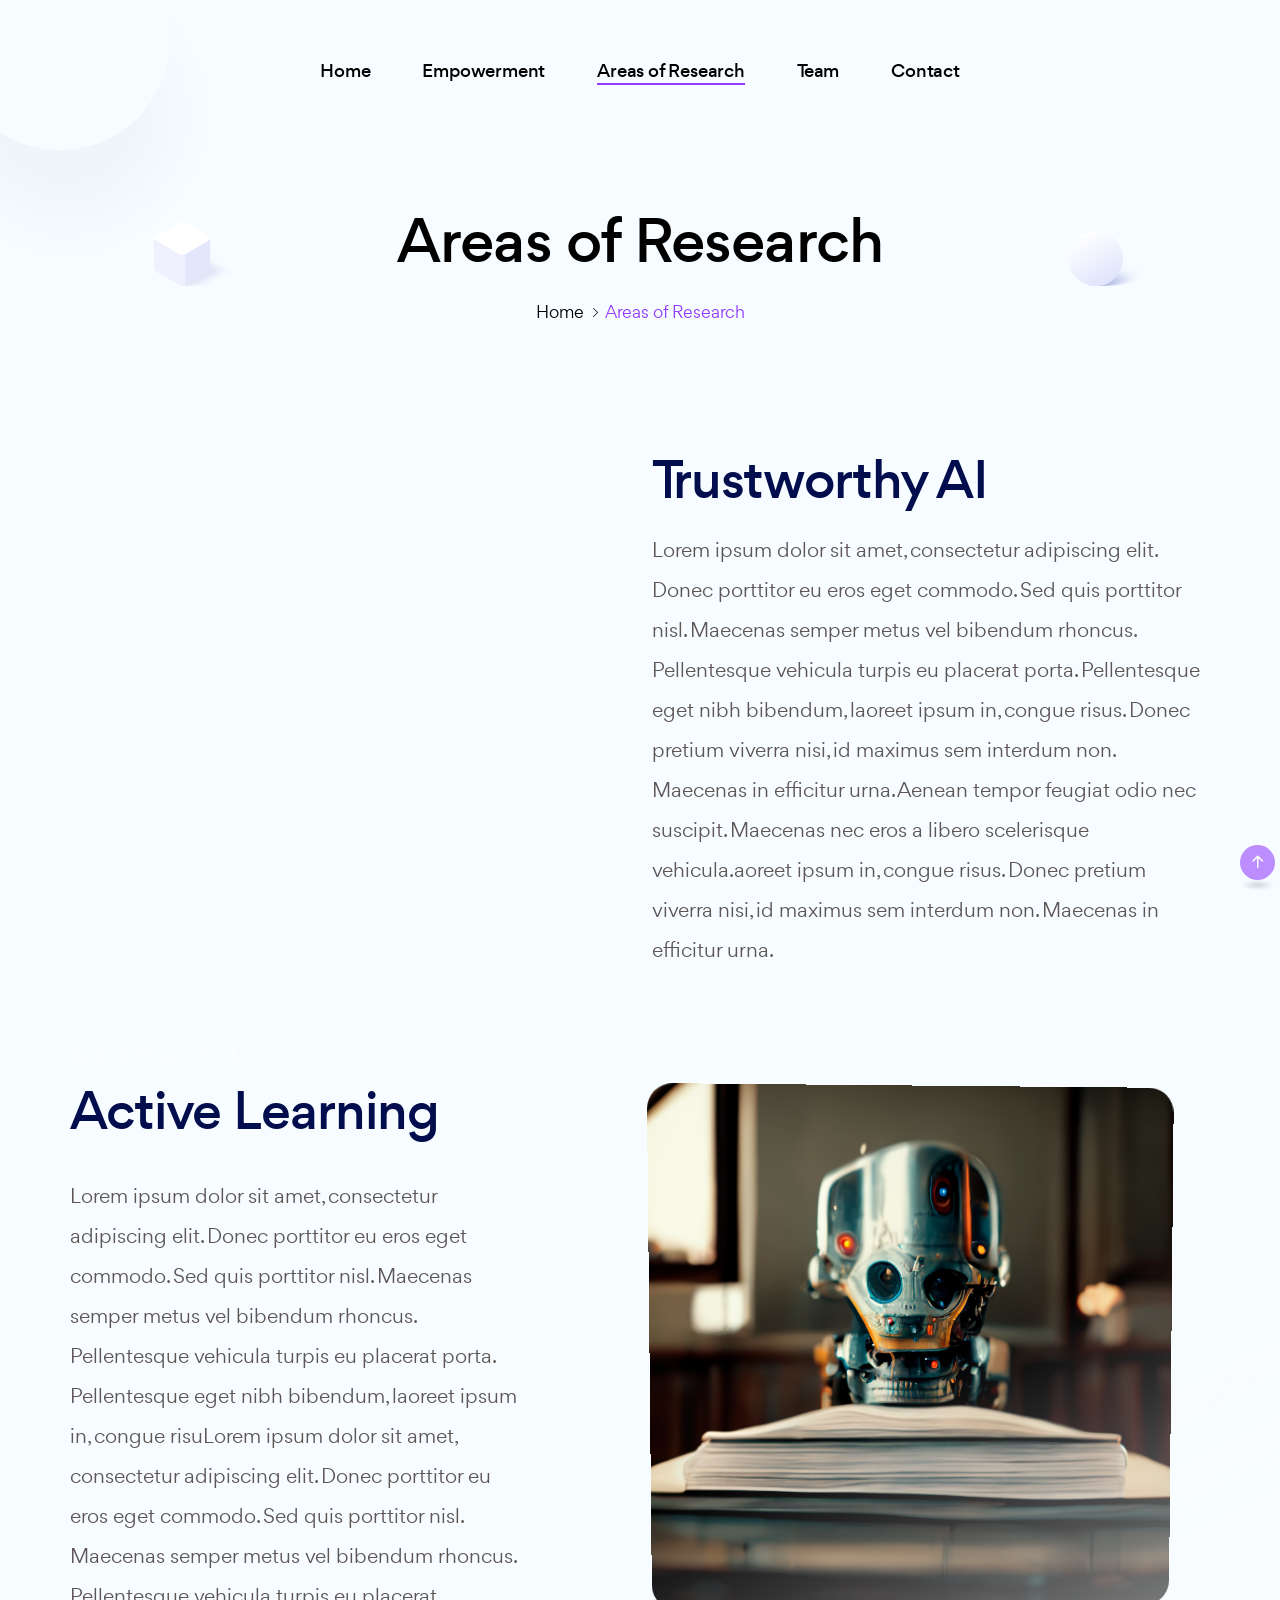
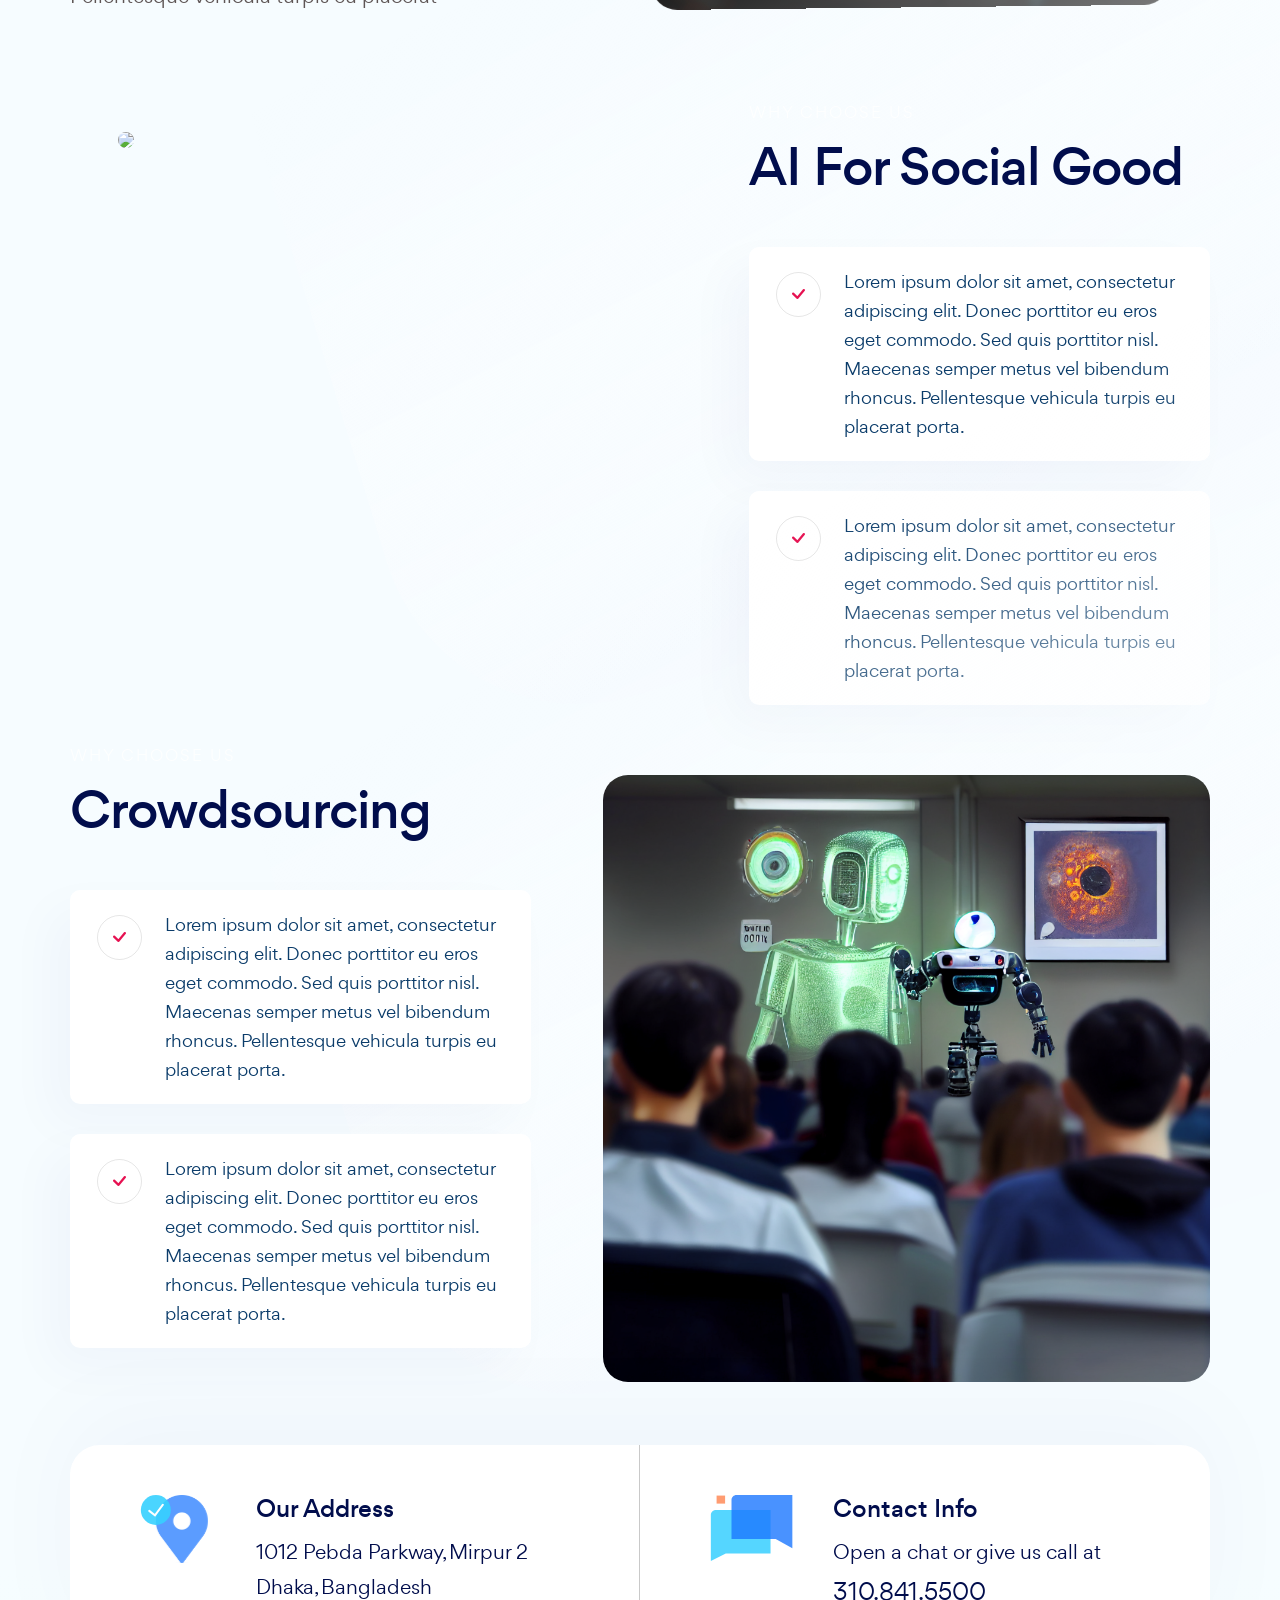
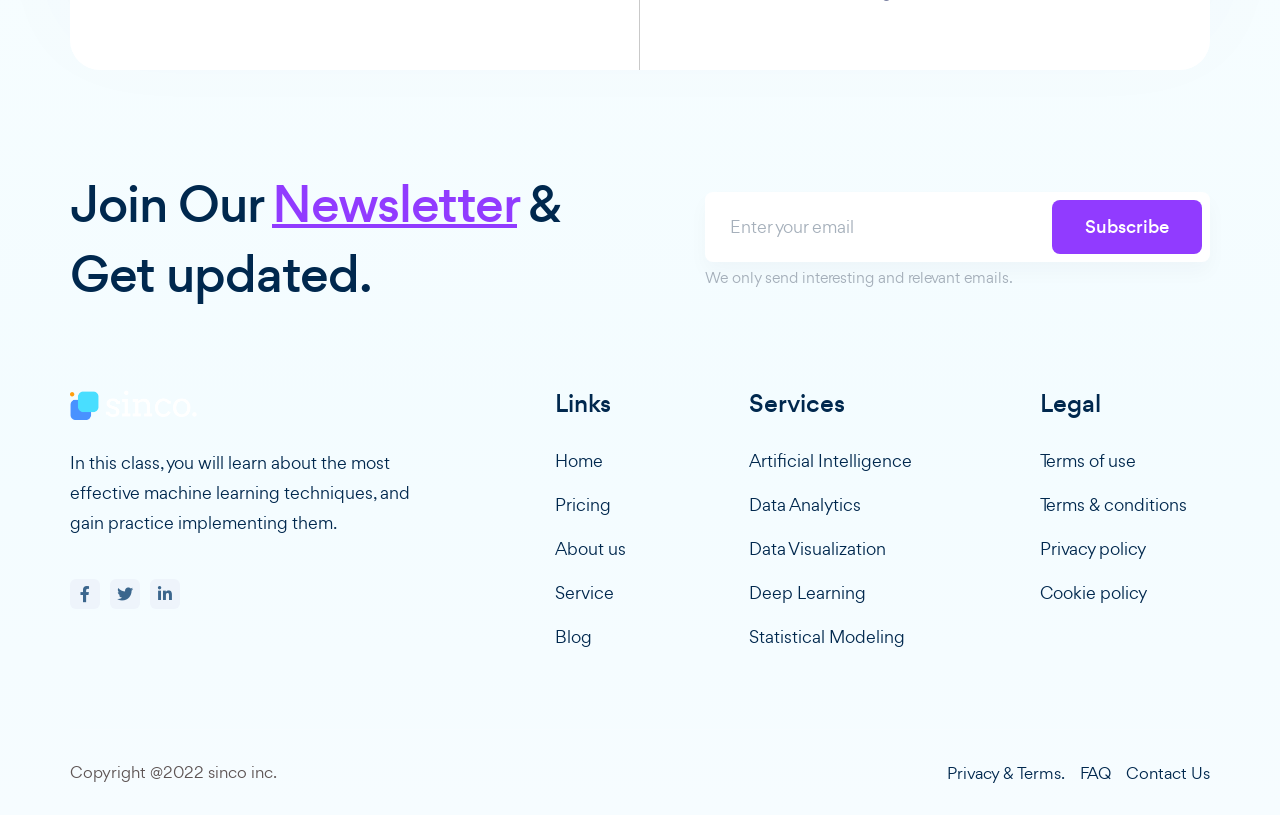
==== index-Areas_of_research.html @ 226b4c55 "init" ====
<!DOCTYPE html>
<html lang="en">
	<head>
		<meta charset="UTF-8">
		<meta name="keywords" content="Data Science, Analytics, Data, sass, software company">
		<meta name="description" content="Sinco - Data Science & Analytics HTML5 Template is designed especially for the agency, multipurpose and business and those who offer business-related services.">
      	<meta property="og:site_name" content="Sinco">
      	<meta property="og:url" content="https://heloshape.com/">
      	<meta property="og:type" content="website">
      	<meta property="og:title" content="Sinco - Data Science & Analytics HTML5 Template">
		<meta name='og:image' content='images/assets/ogg.png'>
		<!-- For IE -->
		<meta http-equiv="X-UA-Compatible" content="IE=edge">
		<!-- For Resposive Device -->
		<meta name="viewport" content="width=device-width, initial-scale=1.0">
		<!-- For Window Tab Color -->
		<!-- Chrome, Firefox OS and Opera -->
		<meta name="theme-color" content="#1E78FF">
		<!-- Windows Phone -->
		<meta name="msapplication-navbutton-color" content="#1E78FF">
		<!-- iOS Safari -->
		<meta name="apple-mobile-web-app-status-bar-style" content="#1E78FF">
		<title>Human-AI Empowerment Lab</title>
		<!-- Favicon -->
		<link rel="icon" type="image/png" sizes="56x56" href="images/fav-icon/icon.png">
		<!-- Main style sheet -->
		<link rel="stylesheet" type="text/css" href="css/style.css" media="all">
		<link rel="stylesheet" type="text/css" href="css/white.css" media="all">
        <link rel="stylesheet" type="text/css" href="css/contact.css" media="all">
        <link rel="stylesheet" type="text/css" href="css/team.css" media="all">
		<!-- responsive style sheet -->
		<link rel="stylesheet" type="text/css" href="css/responsive.css" media="all">

		<!-- Fix Internet Explorer ______________________________________-->
		<!--[if lt IE 9]>
			<script src="http://html5shiv.googlecode.com/svn/trunk/html5.js"></script>
			<script src="vendor/html5shiv.js"></script>
			<script src="vendor/respond.js"></script>
		<![endif]-->	
	</head>

	<body>
		<div class="main-page-wrapper body-bg-two">
			<!-- ===================================================
				Loading Transition
			==================================================== -->
			<section>
				<div id="preloader">
					<div id="ctn-preloader" class="ctn-preloader">
						<div class="animation-preloader">
							<div class="icon"><img src="images/logo/logo_01.svg" alt="" class="m-auto d-block" width="38"></div>
							<div class="txt-loading mt-2">
								<span data-text-preloader="S" class="letters-loading">
									S
								</span>
								<span data-text-preloader="I" class="letters-loading">
									I
								</span>
								<span data-text-preloader="N" class="letters-loading">
									N
								</span>
								<span data-text-preloader="C" class="letters-loading">
									C
								</span>
								<span data-text-preloader="O" class="letters-loading">
									O
								</span>
							</div>
						</div>	
					</div>
				</div>
			</section>


			<!-- 
			=============================================
				Search
			============================================== 
			-->
			<div class="offcanvas offcanvas-top theme-search-form bg-two justify-content-center" tabindex="-1" id="offcanvasTop">
				<button type="button" class="close-btn tran3s" data-bs-dismiss="offcanvas" aria-label="Close"><i class="bi bi-x-lg"></i></button>
				<div class="form-wrapper">
					<form action="#">
						<input type="text" placeholder="Search Keyword....">
					</form>
				</div> <!-- /.form-wrapper -->
			</div>


			<!-- 
			=============================================
				Theme Main Menu
			============================================== 
			-->
			<header class="theme-main-menu sticky-menu theme-menu-four">
				<div class="inner-content">
					<div class="d-flex align-items-center">
						<!-- <div class="logo order-lg-0"><a href="index.html" class="d-block"><img src="images/logo/logo_03.png" alt="" width="90"></a></div> -->

						<!-- <div style="visibility: hidden;" class="right-widget d-flex align-items-center ms-auto order-lg-3">
							<div class="call-button d-none d-xl-block me-5">Call us <a href="#">(+880) 321 782 110</a></div>
							<button class="menu-search-btn tran3s" type="button" data-bs-toggle="offcanvas" data-bs-target="#offcanvasTop" aria-controls="offcanvasTop"><i class="bi bi-search"></i></button>
							<a href="contact-us.html" class="send-msg-btn tran3s d-none d-lg-block">Send us Message</a>
						</div> -->
						
						<!-- /.right-widget -->

						<nav class="navbar navbar-expand-lg order-lg-2">
							<button class="navbar-toggler d-block d-lg-none" type="button" data-bs-toggle="collapse" data-bs-target="#navbarNav" aria-controls="navbarNav" aria-expanded="false" aria-label="Toggle navigation">
						    	<span></span>
						 	</button>
						    <div class="collapse navbar-collapse" id="navbarNav">
						    	<ul class="navbar-nav">
						    		<li class="d-block d-lg-none"><div class="logo"><a href="index.html"><img src="images/logo/logo_01.png" alt="" width="130"></a></div></li>
							        <li class="nav-item dropdown">
							        	<a class="nav-link dropdown-toggle" href="index-main.html" role="button">Home</a>
							        	<ul class="dropdown-menu">
											<li><a href="#" id="home_1" class="dropdown-item"><span>Who We Are?</span></a></li>
							                <li><a href="#" id="home_2" class="dropdown-item"><span>What We do?</span></a></li>
							                <li><a href="#" id="home_3" class="dropdown-item"><span>Use Inspired AI</span></a></li>
							                <li><a href="#" id="home_4" class="dropdown-item"><span>Human-Centric Approach</span></a></li>
						                </ul>
						            </li>
						            <li class="nav-item dropdown">
							        	<a  class="nav-link dropdown-toggle" href="index.empowerment.html" role="button">Empowerment</a>
							        	<ul class="dropdown-menu">
							                <li class="dropdown-submenu dropdown">
							                	<a id="empowerment_1" class="dropdown-item dropdown-toggle" data-bs-toggle="dropdown" data-bs-auto-close="outside" aria-expanded="false" href="#"><span>The empowerment concept</span></a>
							                	<!-- <ul class="dropdown-menu">
									            	<li><a href="about-us1.html" class="dropdown-item"><span>About Us One</span></a></li>
										            <li><a href="about-us2.html" class="dropdown-item"><span>About Us Two</span></a></li>
									            </ul> -->
							                </li>
							                <li class="dropdown-submenu dropdown">
							                	<a id="empowerment_2" class="dropdown-item dropdown-toggle" data-bs-toggle="dropdown" data-bs-auto-close="outside" aria-expanded="false" href="#"><span>Mutually beneficial</span></a>
							                	<!-- <ul class="dropdown-menu">
									            	<li><a href="service-V1.html" class="dropdown-item"><span>Service One</span></a></li>
										            <li><a href="service-V2.html" class="dropdown-item"><span>Service Two</span></a></li>
										            <li><a href="service-details-V1.html" class="dropdown-item"><span>Service Details</span></a></li>
									            </ul> -->
							                </li>
							                <li class="dropdown-submenu dropdown">
							                	<a id="empowerment_3" class="dropdown-item dropdown-toggle" data-bs-toggle="dropdown" data-bs-auto-close="outside" aria-expanded="false" href="#"><span>Well-being</span></a>
							                	<!-- <ul class="dropdown-menu">
									            	<li><a href="team.html" class="dropdown-item"><span>Team Member</span></a></li>
										            <li><a href="team-details.html" class="dropdown-item"><span>Team Details</span></a></li>
									            </ul> -->
							                </li>

                                            <li class="dropdown-submenu dropdown">
							                	<a id="empowerment_4" class="dropdown-item dropdown-toggle" data-bs-toggle="dropdown" data-bs-auto-close="outside" aria-expanded="false" href="#"><span>Evaluating in Real-life Settings</span></a>
							                	<!-- <ul class="dropdown-menu">
									            	<li><a href="team.html" class="dropdown-item"><span>Team Member</span></a></li>
										            <li><a href="team-details.html" class="dropdown-item"><span>Team Details</span></a></li>
									            </ul> -->
							                </li>
							                <!-- <li class="dropdown-submenu dropdown">
							                	<a class="dropdown-item dropdown-toggle" data-bs-toggle="dropdown" data-bs-auto-close="outside" aria-expanded="false" href="#"><span>Evaluating in real-life settings</span></a>
							                	<ul class="dropdown-menu">
									            	<li><a href="faq.html" class="dropdown-item"><span>Faq</span></a></li>
									            	<li><a href="signin.html" class="dropdown-item"><span>Signin</span></a></li>
									            	<li><a href="sign-up.html" class="dropdown-item"><span>Signup</span></a></li>
							                		<li><a href="404.html" class="dropdown-item"><span>404 Error</span></a></li>
									            </ul>
							                </li> -->
							                <!-- <li><a href="testimonial.html" class="dropdown-item"><span>Testimonials</span></a></li>
							                <li><a href="pricing.html" class="dropdown-item"><span>Our Pricing</span></a></li> -->
						                </ul>
						            </li>
						            <li class="nav-item dropdown active">
										<a class="nav-link dropdown-toggle active" href="index-Areas_of_research.html" role="button">Areas of Research</a>
							        	<ul class="dropdown-menu">
							                <li><a id="Areas_research_1" class="dropdown-item"><span>Trustworthy AI</span></a></li>
							                <li><a id="Areas_research_2" class="dropdown-item"><span>Active Learning</span></a></li>
							                <li><a id="Areas_research_3" class="dropdown-item"><span>AI for Social Good</span></a></li>
							                <li><a  id="Areas_research_4" class="dropdown-item"><span>Crowdsourcing</span></a></li>
						                </ul>
						            </li>
							        <li class="nav-item dropdown">
							        	<a class="nav-link dropdown-toggle" href="index-team.html" role="button">Team</a>
						                <ul class="dropdown-menu">
							                <li><a href="blog-V1.html" class="dropdown-item"><span>Open Innovation</span></a></li>
							                <li><a href="blog-V2.html" class="dropdown-item"><span>Members</span></a></li>
							                <!-- <li><a href="blog-V3.html" class="dropdown-item"><span>Blog Masonary</span></a></li>
							                <li><a href="blog-V4.html" class="dropdown-item"><span>Blog Standard</span></a></li>
							                <li><a href="blog-details.html" class="dropdown-item"><span>Blog Details</span></a></li> -->
						                </ul>
						            </li>
						            <li class="nav-item ">
							        	<a class="nav-link " href="contact-us.html" role="button">Contact</a>
						            </li>
						    	</ul>
						    	<!-- Mobile Content -->
						    	<div class="mobile-content d-block d-lg-none">
						    		<div class="d-flex flex-column align-items-center justify-content-center mt-70">
						    			<a href="contact-us.html" class="send-msg-btn tran3s mb-10">Send us Message</a>
						    			<div class="call-button">Call us <a href="#">(+880) 321 782 110</a></div>
						    		</div>
						    	</div> <!-- /.mobile-content -->
						    </div>
						</nav>
					</div>
				</div> <!-- /.inner-content -->
			</header>

			<!-- 
			=============================================
				Theme Inner Banner
			============================================== 
			-->
			<div class="theme-inner-banner">
				<div class="container">
					<h2 class="intro-title text-center">Areas of Research</h2>
					<ul class="page-breadcrumb style-none d-flex justify-content-center">
						<li><a href="index-main.html">Home</a></li>
						<li class="current-page">Areas of Research</li>
					</ul>
					<img src="images/shape/shape_38.svg" alt="" class="shapes shape-one">
					<div id="Areas_research_11"></div>
					<img src="images/shape/shape_39.svg" alt="" class="shapes shape-two">
				</div>
			</div> <!-- /.theme-inner-banner -->



			<!-- 
			=============================================
				Feature Section Nine
			============================================== 
			-->
			<div class="fancy-feature-nine mt-190 lg-mt-100">
				<div class="container">
					<div class="row">
						<div class="col-xxl-5 col-lg-6 ms-auto order-lg-last">
							<div class="block-style-two md-mb-50" data-aos="fade-left">
								<div class="title-style-one">
									<div class="sc-title-four">What is Chatbot</div>
									<h2 class="main-title">Trustworthy AI</h2>
								</div> <!-- /.title-style-one -->
								<!-- <ul class="nav nav-tabs justify-content-between" role="tablist">
							  		 <li class="nav-item" role="presentation">
							  			<button class="nav-link active" data-bs-toggle="tab" data-bs-target="#sp1" type="button" role="tab">Speech</button>
							  		</li> -->
							  		<!-- <li class="nav-item" role="presentation">
							  			<button class="nav-link" data-bs-toggle="tab" data-bs-target="#sp2" type="button" role="tab">Auto Text</button>
							  		</li>
							  		<li class="nav-item" role="presentation">
							  			<button class="nav-link" data-bs-toggle="tab" data-bs-target="#sp3" type="button" role="tab">Q&A</button>
							  		</li>
							  		<li class="nav-item" role="presentation">
							  			<button class="nav-link" data-bs-toggle="tab" data-bs-target="#sp4" type="button" role="tab">Generate Leads</button>
							  		</li> 
								</ul> -->
								<div class="tab-content">
									<div class="tab-pane fade active show" id="sp1">
										<p class="pt-10 pb-10">Lorem ipsum dolor sit amet, consectetur adipiscing elit. Donec porttitor eu eros eget commodo. 
											Sed quis porttitor nisl. Maecenas semper metus vel bibendum rhoncus. 
											Pellentesque vehicula turpis eu placerat porta. Pellentesque eget nibh bibendum, 
											laoreet ipsum in, congue risus. Donec pretium viverra nisi, id maximus sem interdum non. 
											Maecenas in efficitur urna. Aenean tempor feugiat odio nec suscipit. 
											Maecenas nec eros a libero scelerisque vehicula.aoreet ipsum in, congue risus. 
											Donec pretium viverra nisi, id maximus sem interdum non. 
											Maecenas in efficitur urna.</p>
										<!-- <ul style ="visibility: hidden;" class="style-none list-item">
											<li>Various analysis options.</li>
											<li>Page Load (time, size, number of requests).</li>
											<li>Big data analysis.</li>
										</ul> -->
									</div> <!-- /.tab-pane -->
									<div class="tab-pane fade" id="sp2">
										<p class="pt-10 pb-10">Sinco is data science, machine learning and artificial intelligence provide business solution.</p>
										<ul class="style-none list-item">
											<li>Page Load (time, size, number of requests).</li>
											<li>Various analysis options.</li>
											<li>Big data analysis.</li>
										</ul>
									</div> <!-- /.tab-pane -->
									<div class="tab-pane fade" id="sp3">
										<p class="pt-10 pb-10">Save web pages (without the ads) and mark them up with arrows, highlights, and text.</p>
										<ul class="style-none list-item">
											<li>Various analysis options.</li>
											<li>Page Load (time, size, number of requests).</li>
											<li>Big data analysis.</li>
										</ul>
									</div> <!-- /.tab-pane -->
									<div class="tab-pane fade" id="sp4">
										<p class="pt-10 pb-10">Sinco is data science, machine learning and artificial intelligence provide business solution.</p>
										<ul class="style-none list-item">
											<li>Page Load (time, size, number of requests).</li>
											<li>Various analysis options.</li>
											<li>Big data analysis.</li>
										</ul>
									</div> <!-- /.tab-pane -->
								</div> <!-- /.tab-content -->
								
							</div> <!-- /.block-style-two -->
						</div>

						<div class="col-lg-6 order-lg-first text-center text-lg-start" data-aos="fade-right">
							<div class="illustration-holder d-inline-block ms-xxl-5 mt-40 lg-mt-10">
								<img style="border-radius: 25px;" src="images/assets/trustworthy.png" alt="" class="transform-img-meta">
								<!-- <img src="images/assets/ils_08_1.svg" alt="" class="shapes shape-one"> -->
								<div id="Areas_research_22"></div>
							</div>
						</div>
					</div>
				</div> <!-- /.container -->
			</div> <!-- /.fancy-feature-nine -->



			<!-- 
			=============================================
				Feature Section Ten
			============================================== 
			-->
			<div class="fancy-feature-ten mt-190 lg-mt-110">
				<div class="container">
					<div class="row align-items-center">
						<div class="col-lg-5 col-md-6">
							<div class="block-style-two md-mb-50" data-aos="fade-right">
								<div class="title-style-one">
									<div class="sc-title-four">App Integration</div>
									<h2 class="main-title">Active Learning</h2>
								</div> <!-- /.title-style-one -->
								<p class="pt-25 pb-30 lg-pt-20 lg-pb-10">Lorem ipsum dolor sit amet, 
									consectetur adipiscing elit. Donec porttitor eu eros eget commodo. 
									Sed quis porttitor nisl. Maecenas semper metus vel bibendum rhoncus. 
									Pellentesque vehicula turpis eu placerat porta. <br> Pellentesque eget nibh bibendum, 
									laoreet ipsum in, congue risuLorem ipsum dolor sit amet,
									 consectetur adipiscing elit. Donec porttitor eu eros eget commodo. 
									 Sed quis porttitor nisl. Maecenas semper metus vel bibendum rhoncus.
									  Pellentesque vehicula turpis eu placerat</p>
								<!-- <div class="btn-three color-three">How to integrate? <a href="about-us1.html">Click here <i class="fas fa-chevron-right"></i></a></div> -->
							</div> <!-- /.block-style-two -->
						</div>

						<div class="col-xl-6 col-lg-7 col-md-6 ms-auto" data-aos="fade-left">
							<div class="screen-holder-one d-flex align-items-center justify-content-center">
								<img style="border-radius: 25px; transform: perspective(700px) rotateX(-1.505deg) rotateY(1.529deg)" src="images/assets/active_learning.png" >
								<!-- <div class="round-bg d-flex align-items-center justify-content-center" style="width:200px; height: 200px;"><img src="images/logo/Plogo-16.png" alt=""></div>
								<div class="round-bg d-flex align-items-center justify-content-center shapes logo-one" style="width:70px; height: 70px;"><img src="images/logo/Plogo-17.png" alt=""></div>
								<div class="round-bg d-flex align-items-center justify-content-center shapes logo-two" style="width:115px; height: 115px;"><img src="images/logo/Plogo-18.png" alt=""></div>
								<div class="round-bg d-flex align-items-center justify-content-center shapes logo-three" style="width:89px; height: 89px;"><img src="images/logo/Plogo-19.png" alt=""></div>
								<div class="round-bg d-flex align-items-center justify-content-center shapes logo-four" style="width:162px; height: 162px;"><img src="images/logo/Plogo-20.png" alt=""></div>
								<div class="round-bg d-flex align-items-center justify-content-center shapes logo-five" style="width:115px; height: 115px;"><img src="images/logo/Plogo-21.png" alt=""></div> -->
							</div>
						</div>
					</div>
				</div> <!-- /.container -->
			</div> <!-- /.fancy-feature-ten -->



			<!-- 
			=============================================
				Feature Section Eleven
			============================================== 
			-->
			<!-- <div class="fancy-feature-eleven mt-225 lg-mt-120">
				<div class="container">
					<div class="title-style-one white-vr text-center mb-55 lg-mb-30" data-aos="fade-up">
						<h2 class="main-title">How It works</h2>
						<p class="sub-title">Our advance AI system work seamlesly & smartly.</p>
					</div>  -->
					
					<!-- /.title-style-one -->

					<!-- <div class="row">
						<div class="col-xxl-11 m-auto">
							<div class="row justify-content-center gx-xxl-5">
								<div class="col-md-4 col-sm-6" data-aos="fade-right">
									<div class="block-style-eight position-relative mt-50">
										<div class="icon d-flex align-items-center justify-content-center">
											<img src="images/icon/icon_21.svg" alt="">
											<div class="num">1</div>
										</div>
										<h5>Identify the probelm <br> with ai</h5>
									</div>  -->
									<!-- /.block-style-eight -->
								<!-- </div>
								<div class="col-md-4 col-sm-6" data-aos="fade-up" data-aos-delay="100">
									<div class="block-style-eight position-relative mt-50 shape-arrow">
										<div class="icon d-flex align-items-center justify-content-center">
											<img src="images/icon/icon_22.svg" alt="">
											<div class="num">2</div>
										</div>
										<h5>Collect data with our <br> advance ai.</h5>
									</div>  -->
									<!-- /.block-style-eight -->
								<!-- </div>
								<div class="col-md-4 col-sm-6" data-aos="fade-left" data-aos-delay="200">
									<div class="block-style-eight position-relative mt-50">
										<div class="icon d-flex align-items-center justify-content-center">
											<img src="images/icon/icon_23.svg" alt="">
											<div class="num">3</div>
										</div>
										<h5>Deliver Accurate data <br> solution.</h5>
									</div>  -->
									<!-- /.block-style-eight -->
								<!-- </div>
							</div>
						</div>
					</div>
				</div>  -->
				<!-- /.container -->
				<!-- <img src="images/shape/shape_20.svg" alt="" class="shapes shape-one">
				<img src="images/shape/shape_21.svg" alt="" class="shapes shape-two">
				<img src="images/shape/shape_22.png" alt="" class="shapes shape-three">
				<img src="images/shape/shape_23.png" alt="" class="shapes shape-four">
			</div>  -->
			<!-- /.fancy-feature-eleven -->




			<!--
			=====================================================
				Counter Section One
			=====================================================
			-->
			<!-- <div class="counter-section-one top-transform">
				<div class="container">
					<div class="inner-container">
						<div class="row justify-content-center">
							<div class="col-md-4 col-sm-6" data-aos="fade-up">
								<div class="counter-block-one color-two text-center mb-20 mt-10 lg-mt-20">
									<div class="main-count"><span class="counter">20</span>mil</div>
									<p>Human labor hours saved <br> with help of AI</p>
								</div>  -->
								<!-- /.counter-block-one -->
							<!-- </div>
							<div class="col-md-4 col-sm-6" data-aos="fade-up" data-aos-delay="100">
								<div class="counter-block-one color-two text-center mb-20 mt-10 lg-mt-20">
									<div class="main-count"><span class="counter">1.3</span>b+</div>
									<p>Generated revenue by <br>AI Solutions</p>
								</div>  -->
								<!-- /.counter-block-one -->
							<!-- </div>
							<div class="col-md-4 col-sm-6" data-aos="fade-up" data-aos-delay="200">
								<div class="counter-block-one color-two text-center mb-20 mt-10 lg-mt-20">
									<div class="main-count">$<span class="counter">15</span>mil+</div>
									<p>Saved operational costs <br>due to AI</p>
								</div>  -->
								<!-- /.counter-block-one -->
							<!-- </div>
						</div>
					</div>  -->
					<!-- /.inner-container -->
				<!-- </div>
			</div>  -->
			<!-- /.counter-section-one -->


			<!-- 
			=============================================
				Feature Section Twelve
			============================================== 
			-->
			<div id="Areas_research_33" class="fancy-feature-twelve mt-170 lg-mt-100">
				<div class="container">
					<div class="row">
						<div class="col-xl-5 col-md-6 order-md-last">
							<div class="block-style-nine color-three pt-30 sm-pt-10">
								<div class="title-style-one pb-10" data-aos="fade-up">
									<div class="sc-title-four">WHY CHOOSE US</div>
									<h2 class="main-title">AI For Social Good</h2>
								</div> <!-- /.title-style-one -->
								<ul class="style-none list-item">
									<li data-aos="fade-up">Lorem ipsum dolor sit amet, consectetur adipiscing elit. Donec porttitor eu eros eget commodo.
										 Sed quis porttitor nisl. Maecenas semper metus vel bibendum rhoncus. Pellentesque vehicula turpis eu placerat porta. </li>
									<li data-aos="fade-up" data-aos-delay="100">Lorem ipsum dolor sit amet, consectetur adipiscing elit.
										 Donec porttitor eu eros eget commodo. Sed quis porttitor nisl.
										 Maecenas semper metus vel bibendum rhoncus. Pellentesque vehicula turpis eu placerat porta. </li>
									<!-- <li data-aos="fade-up" data-aos-delay="200">Review your practice questions and learn how to improve.</li> -->
								</ul>
							</div> <!-- /.block-style-nine -->
						</div>
						<div class="col-xl-7 col-md-6 order-md-first" data-aos="fade-right">
							<div class="illustration-holder position-relative d-inline-block ms-5 sm-mt-30">
								<div class="screen-holder-one d-flex align-items-center justify-content-center">
									<img style="border-radius: 25px; transform: 0" src="images/assets/social_good.png">
									<!-- <div class="round-bg d-flex align-items-center justify-content-center" style="width:200px; height: 200px;"><img src="images/logo/Plogo-16.png" alt=""></div>
									<div class="round-bg d-flex align-items-center justify-content-center shapes logo-one" style="width:70px; height: 70px;"><img src="images/logo/Plogo-17.png" alt=""></div>
									<div class="round-bg d-flex align-items-center justify-content-center shapes logo-two" style="width:115px; height: 115px;"><img src="images/logo/Plogo-18.png" alt=""></div>
									<div class="round-bg d-flex align-items-center justify-content-center shapes logo-three" style="width:89px; height: 89px;"><img src="images/logo/Plogo-19.png" alt=""></div>
									<div class="round-bg d-flex align-items-center justify-content-center shapes logo-four" style="width:162px; height: 162px;"><img src="images/logo/Plogo-20.png" alt=""></div>
									<div class="round-bg d-flex align-items-center justify-content-center shapes logo-five" style="width:115px; height: 115px;"><img src="images/logo/Plogo-21.png" alt=""></div> -->
								</div>
								<!-- <div class="card-one shapes d-flex align-items-center justify-content-center">
									<div class="icon"><i class="bi bi-check-lg"></i></div>
									<h6>A++ Performance</h6>
								</div>  -->
                                <!-- /.card-one -->
								<!-- <div class="card-two shapes text-center">
									<div class="icon"><i class="bi bi-check-lg"></i></div>
									<div class="main-count"><span class="counter">20</span>k</div>
									<div class="info">5 Start Rating</div>
									<ul class="style-none d-flex justify-content-center rating">
										<li><i class="bi bi-star-fill"></i></li>
										<li><i class="bi bi-star-fill"></i></li>
										<li><i class="bi bi-star-fill"></i></li>
										<li><i class="bi bi-star-fill"></i></li>
										<li><i class="bi bi-star-fill"></i></li>
									</ul>
								</div>  -->
                                <!-- /.card-two -->
							</div>
						</div>
					</div>
				</div>
				<img src="images/assets/shape_255.svg" alt="" class="shapes bg-shape">
			</div> <!-- /.fancy-feature-twelve -->


<!-- 
			=============================================
				Feature Section Twelve
			============================================== 
			-->
			<div id="Areas_research_44" class="fancy-feature-twelve mt-170 lg-mt-100">
				<div class="container">
					<div class="row">
						<div class="col-xl-5 col-md-6 order-md-first">
							<div class="block-style-nine color-three pt-30 sm-pt-10">
								<div class="title-style-one pb-10" data-aos="fade-up">
									<div class="sc-title-four">WHY CHOOSE US</div>
									<h2 class="main-title">Crowdsourcing</h2>
								</div> <!-- /.title-style-one -->
								<ul class="style-none list-item">
									<li data-aos="fade-up">Lorem ipsum dolor sit amet, consectetur adipiscing elit. Donec porttitor eu eros eget commodo.
										 Sed quis porttitor nisl. Maecenas semper metus vel bibendum rhoncus. Pellentesque vehicula turpis eu placerat porta. </li>
									<li data-aos="fade-up" data-aos-delay="100">Lorem ipsum dolor sit amet, consectetur adipiscing elit.
										 Donec porttitor eu eros eget commodo. Sed quis porttitor nisl.
										 Maecenas semper metus vel bibendum rhoncus. Pellentesque vehicula turpis eu placerat porta. </li>
									<!-- <li data-aos="fade-up" data-aos-delay="200">Review your practice questions and learn how to improve.</li> -->
								</ul>
							</div> <!-- /.block-style-nine -->
						</div>
						<div class="col-xl-7 col-md-6 order-md-last" data-aos="fade-right">
							<div class="illustration-holder position-relative d-inline-block ms-5 sm-mt-30">
								<div class="screen-holder-one d-flex align-items-center justify-content-center">
									<img style="border-radius: 25px; transform: 0" src="images/assets/crowd.png">
									<!-- <div class="round-bg d-flex align-items-center justify-content-center" style="width:200px; height: 200px;"><img src="images/logo/Plogo-16.png" alt=""></div>
									<div class="round-bg d-flex align-items-center justify-content-center shapes logo-one" style="width:70px; height: 70px;"><img src="images/logo/Plogo-17.png" alt=""></div>
									<div class="round-bg d-flex align-items-center justify-content-center shapes logo-two" style="width:115px; height: 115px;"><img src="images/logo/Plogo-18.png" alt=""></div>
									<div class="round-bg d-flex align-items-center justify-content-center shapes logo-three" style="width:89px; height: 89px;"><img src="images/logo/Plogo-19.png" alt=""></div>
									<div class="round-bg d-flex align-items-center justify-content-center shapes logo-four" style="width:162px; height: 162px;"><img src="images/logo/Plogo-20.png" alt=""></div>
									<div class="round-bg d-flex align-items-center justify-content-center shapes logo-five" style="width:115px; height: 115px;"><img src="images/logo/Plogo-21.png" alt=""></div> -->
								</div>
								<!-- <div class="card-one shapes d-flex align-items-center justify-content-center">
									<div class="icon"><i class="bi bi-check-lg"></i></div>
									<h6>A++ Performance</h6>
								</div>  -->
                                <!-- /.card-one -->
								<!-- <div class="card-two shapes text-center">
									<div class="icon"><i class="bi bi-check-lg"></i></div>
									<div class="main-count"><span class="counter">20</span>k</div>
									<div class="info">5 Start Rating</div>
									<ul class="style-none d-flex justify-content-center rating">
										<li><i class="bi bi-star-fill"></i></li>
										<li><i class="bi bi-star-fill"></i></li>
										<li><i class="bi bi-star-fill"></i></li>
										<li><i class="bi bi-star-fill"></i></li>
										<li><i class="bi bi-star-fill"></i></li>
									</ul>
								</div>  -->
                                <!-- /.card-two -->
							</div>
						</div>
					</div>
				</div>
				<img src="images/assets/shape_255.svg" alt="" class="shapes bg-shape">
			</div> <!-- /.fancy-feature-twelve -->



			<!--
			=====================================================
				Feedback Slider One
			=====================================================
			-->
			<!-- <div class="feedback-section-four position-relative mt-130 pb-200 lg-mt-100 lg-pb-80">
				<div class="container">
					<div class="title-style-one text-center" data-aos="fade-up">
						<div class="sc-title-four">FEEDBACK</div>
						<h2 class="main-title">Trsuted by Clients</h2>
					</div> 
					
				</div> -->
				 <!-- /.container -->
				<!-- <div class="inner-content mt-90 lg-mt-60">
					<div class="slider-wrapper">
						<div class="feedback_slider_one">
							<div class="item">
								<div class="feedback-block-one color-two">
									<div class="top-header d-flex align-items-center justify-content-between">
										<div>
											<img src="images/logo/Plogo-1.png" alt="">
											<ul class="style-none d-flex rating pt-15">
												<li><i class="bi bi-star-fill"></i></li>
												<li><i class="bi bi-star-fill"></i></li>
												<li><i class="bi bi-star-fill"></i></li>
												<li><i class="bi bi-star-fill"></i></li>
												<li><i class="bi bi-star-fill"></i></li>
											</ul>
										</div>
										<img src="images/icon/icon_05.svg" alt="" width="50">
									</div>  -->
									<!-- /.top-header -->
									<!-- <p>Certainly from my perspective quis been a great success with due WP giving us that enterprises level assured quality.</p>
									<div class="d-flex align-items-center justify-content-between">
										<div class="cost"><span>Qulaity & Cost:</span> 5.00</div>
										<img src="images/logo/Plogo-5.png" alt="">
									</div>
								</div> -->
								 <!-- /.feedback-block-one -->
							<!-- </div>
							<div class="item">
								<div class="feedback-block-one color-two">
									<div class="top-header d-flex align-items-center justify-content-between">
										<div>
											<img src="images/logo/Plogo-2.png" alt="">
											<ul class="style-none d-flex rating pt-15">
												<li><i class="bi bi-star-fill"></i></li>
												<li><i class="bi bi-star-fill"></i></li>
												<li><i class="bi bi-star-fill"></i></li>
												<li><i class="bi bi-star-fill"></i></li>
												<li><i class="bi bi-star-fill"></i></li>
											</ul>
										</div>
										<img src="images/icon/icon_05.svg" alt="" width="50">
									</div>  -->
									
									<!-- /.top-header -->

									<!-- <p>Certainly from my perspective quis been a great success with due WP giving us that enterprises level assured quality.</p>
									<div class="d-flex align-items-center justify-content-between">
										<div class="cost"><span>Qulaity & Cost:</span> 35.00</div>
										<img src="images/logo/Plogo-5.png" alt="">
									</div> -->
								<!-- </div>  -->
								<!-- /.feedback-block-one -->
							<!-- </div>
							<div class="item">
								<div class="feedback-block-one color-two">
									<div class="top-header d-flex align-items-center justify-content-between">
										<div>
											<img src="images/logo/Plogo-3.png" alt="">
											<ul class="style-none d-flex rating pt-15">
												<li><i class="bi bi-star-fill"></i></li>
												<li><i class="bi bi-star-fill"></i></li>
												<li><i class="bi bi-star-fill"></i></li>
												<li><i class="bi bi-star-fill"></i></li>
												<li><i class="bi bi-star-fill"></i></li>
											</ul>
										</div>
										<img src="images/icon/icon_05.svg" alt="" width="50">
									</div>  -->
									<!-- /.top-header -->
									<!-- <p>Certainly from my perspective quis been a great success with due WP giving us that enterprises level assured quality.</p>
									<div class="d-flex align-items-center justify-content-between">
										<div class="cost"><span>Qulaity & Cost:</span> 19.00</div>
										<img src="images/logo/Plogo-5.png" alt="">
									</div>
								</div> -->
								 <!-- /.feedback-block-one -->
							<!-- </div>
							<div class="item">
								<div class="feedback-block-one color-two">
									<div class="top-header d-flex align-items-center justify-content-between">
										<div>
											<img src="images/logo/Plogo-4.png" alt="">
											<ul class="style-none d-flex rating pt-15">
												<li><i class="bi bi-star-fill"></i></li>
												<li><i class="bi bi-star-fill"></i></li>
												<li><i class="bi bi-star-fill"></i></li>
												<li><i class="bi bi-star-fill"></i></li>
												<li><i class="bi bi-star-fill"></i></li>
											</ul>
										</div>
										<img src="images/icon/icon_05.svg" alt="" width="50">
									</div>  -->
									<!-- /.top-header -->
									<!-- <p>Certainly from my perspective quis been a great success with due WP giving us that enterprises level assured quality.</p>
									<div class="d-flex align-items-center justify-content-between">
										<div class="cost"><span>Qulaity & Cost:</span> 15.00</div>
										<img src="images/logo/Plogo-5.png" alt="">
									</div>
								</div>  -->
								<!-- /.feedback-block-one -->
							<!-- </div>
						</div> 
					</div> 
				</div>  -->
				<!-- /.inner-content -->

				<!-- <div class="container">
					<div class="row">
						<div class="col-12 m-auto">
							<ul class="style-none text-center mt-40 lg-mt-20">
								<li class="partner-logo-block-one d-inline-block" data-aos="fade-up"><a href="#" class="d-flex align-items-center justify-content-center"><img src="images/logo/Plogo-13.png" alt=""></a></li>
								<li class="partner-logo-block-one d-inline-block" data-aos="fade-up" data-aos-delay="100"><a href="#" class="d-flex align-items-center justify-content-center"><img src="images/logo/Plogo-12.png" alt=""></a></li>
								<li class="partner-logo-block-one d-inline-block" data-aos="fade-up" data-aos-delay="200"><a href="#" class="d-flex align-items-center justify-content-center"><img src="images/logo/Plogo-9.png" alt=""></a></li>
								<li class="partner-logo-block-one d-inline-block" data-aos="fade-up" data-aos-delay="300"><a href="#" class="d-flex align-items-center justify-content-center"><img src="images/logo/Plogo-7.png" alt=""></a></li>
								<li class="partner-logo-block-one d-inline-block" data-aos="fade-up" data-aos-delay="400"><a href="#" class="d-flex align-items-center justify-content-center"><img src="images/logo/Plogo-8.png" alt=""></a></li>
							</ul>
						</div>
					</div>
				</div> -->
				<!-- <img src="images/shape/shape_26.svg" alt="" class="shapes bg-shape">
			</div>  -->
			<!-- /.feedback-section-four -->



			<!-- 
			=============================================
				Fancy Short Banner Two
			============================================== 
			-->
			<!-- <div class="fancy-short-banner-two">
				<div class="bg-wrapper">
					<div class="container">
						<div class="row align-items-top">
							<div class="col-xl-5 col-lg-6 order-lg-last" data-aos="fade-left">
								<div class="title-style-two">
									<div class="sc-title">DOWNLOAD APP</div>
									<h2 class="main-title">Get our mobile Application.</h2>
									<p class="sub-title">Get our mobile app for best & fast chatboot services</p>
								</div>  -->
								<!-- /.title-style-two -->
								<!-- <div class="d-sm-flex align-items-center button-group mt-40 lg-mt-30">
									<a href="#" class="d-flex align-items-center windows-button">
										<img src="images/icon/playstore.svg" alt="" class="icon">
										<div>
											<span>Get it on</span>
											<strong>Google play</strong>
										</div>
									</a>
									<a href="#" class="d-flex align-items-center ios-button">
										<img src="images/icon/apple.svg" alt="" class="icon">
										<div>
											<span>Download on the</span>
											<strong>App store</strong>
										</div>
									</a>
								</div>  -->
								<!-- /.button-group -->
							<!-- </div>
							<div class="col-xxl-6 col-xl-7 col-md-6 col-sm-9 order-lg-first m-auto me-lg-0 ms-lg-0">
								<div class="mobile-screen md-mt-40" data-aos="fade-up"><img src="images/media/screen_01.png" alt=""></div>
							</div>
						</div>
					</div>  -->
					<!-- /.container -->
					<!-- <img src="images/shape/shape_27.png" alt="" class="shapes shape-one">
					<img src="images/shape/shape_28.png" alt="" class="shapes shape-two">
					<img src="images/shape/shape_29.png" alt="" class="shapes shape-three">
				</div>
				 
			</div>  -->
			<!-- /.fancy-short-banner-two -->




			<!--
			=====================================================
				Blog Section Two
			=====================================================
			-->
			<!-- <div class="blog-section-two mt-170 lg-mt-110">
				<div class="container">
					<div class="title-style-one text-center mb-50 lg-mb-20" data-aos="fade-up">
						<h2 class="main-title">Company News</h2>
					</div> -->
					 <!-- /.title-style-one -->
<!-- 
					<div class="row gx-xxl-5">
						<div class="col-lg-4 col-sm-6 d-flex" data-aos="fade-up">
							<article class="blog-meta-two mt-30">
								<figure class="post-img m0"><a href="blog-details.html" class="w-100 d-block"><img src="images/blog/blog_img_04.jpg" alt="" class="w-100 tran4s"></a></figure>
								<div class="post-data">
									<div class="post-tag"><a href="blog-details.html">23 Apr, 2021</a></div>
									<a href="blog-details.html" class="blog-title"><h5>A Discount Cartridge dsu is Better Ever.</h5></a>
									<a href="blog-details.html" class="read-btn tran3s">Continue Reading <i class="fas fa-chevron-right"></i></a>
								</div> -->
								 <!-- /.post-data -->
							<!-- </article>
						</div>
						<div class="col-lg-4 col-sm-6 d-flex" data-aos="fade-up" data-aos-delay="100">
							<article class="blog-meta-two mt-30">
								<figure class="post-img m0"><a href="blog-details.html" class="w-100 d-block"><img src="images/blog/blog_img_05.jpg" alt="" class="w-100 tran4s"></a></figure>
								<div class="post-data">
									<div class="post-tag"><a href="blog-details.html">23 Apr, 2021</a></div>
									<a href="blog-details.html" class="blog-title"><h5>Truck Side Advertising Isn It Time for action.</h5></a>
									<a href="blog-details.html" class="read-btn tran3s">Continue Reading <i class="fas fa-chevron-right"></i></a>
								</div>  -->
								<!-- /.post-data -->
							<!-- </article>
						</div>
						<div class="col-lg-4 col-sm-6 d-flex" data-aos="fade-up" data-aos-delay="200">
							<article class="blog-meta-two mt-30">
								<figure class="post-img m0"><a href="blog-details.html" class="w-100 d-block"><img src="images/blog/blog_img_06.jpg" alt="" class="w-100 tran4s"></a></figure>
								<div class="post-data">
									<div class="post-tag"><a href="blog-details.html">23 Apr, 2021</a></div>
									<a href="blog-details.html" class="blog-title"><h5>A discount cartridge dsu is better ever.</h5></a>
									<a href="blog-details.html" class="read-btn tran3s">Continue Reading <i class="fas fa-chevron-right"></i></a>
								</div>  -->
								<!-- /.post-data -->
							<!-- </article>
						</div>
						<div class="col-lg-4 col-sm-6 d-lg-none d-flex" data-aos="fade-up">
							<article class="blog-meta-two mt-30">
								<figure class="post-img m0"><a href="blog-details.html" class="w-100 d-block"><img src="images/blog/blog_img_05.jpg" alt="" class="w-100 tran4s"></a></figure>
								<div class="post-data">
									<div class="post-tag"><a href="blog-details.html">23 Apr, 2021</a></div>
									<a href="blog-details.html" class="blog-title"><h5>Truck Side Advertising Isn It Time for action.</h5></a>
									<a href="blog-details.html" class="read-btn tran3s">Continue Reading <i class="fas fa-chevron-right"></i></a>
								</div>  -->
								<!-- /.post-data -->
							<!-- </article>
						</div>
					</div>
				</div>
			</div>  -->
			<!-- /.blog-section-two -->



			<!--
			=====================================================
				Address Section One
			=====================================================
			-->
			<div class="address-section-one" style="margin-top:50px">
				<div class="container">
					<div class="inner-content color-one" data-aos="fade-up">
						<div class="row g-0">
							<div class="col-md-6 d-flex">
								<div class="address-block-one d-flex border-right">
									<div class="icon"><img src="images/icon/icon_06.svg" alt=""></div>
									<div class="text-meta">
										<h4 class="title">Our Address</h4>
										<p>1012 Pebda Parkway, Mirpur 2 <br>Dhaka, Bangladesh</p>
									</div> <!-- /.text-meta -->
								</div> <!-- /.address-block-one -->
							</div>
							<div class="col-md-6 d-flex">
								<div class="address-block-one d-flex">
									<div class="icon"><img src="images/icon/icon_07.svg" alt=""></div>
									<div class="text-meta">
										<h4 class="title">Contact Info</h4>
										<p>Open a chat or give us call at <br><a href="#">310.841.5500</a></p>
									</div> <!-- /.text-meta -->
								</div> <!-- /.address-block-one -->
							</div>
						</div>
					</div>
				</div>
			</div> <!-- /.address-section-one -->



		

			<!--
			=====================================================
				Footer
			=====================================================
			-->
			<div class="footer-style-four space-fix-one theme-basic-footer">
				<div class="container">
					<div class="inner-wrapper">
						<div class="subscribe-area">
							<div class="row align-items-center">
								<div class="col-md-6">
									<div class="title-style-four sm-pb-20">
										<h4 class="main-title">Join Our <span>Newsletter</span> & Get updated.</h4>
									</div> <!-- /.title-style-four -->
								</div>
								<div class="col-md-6">
									<div class="subscribe-form">
										<form action="#">
											<input type="email" placeholder="Enter your email">
											<button class="ripple-btn tran3s">Subscribe</button>
										</form>
										<p>We only send interesting and relevant emails.</p>
									</div> <!-- /.subscribe-form -->
								</div>
							</div>
						</div> <!-- /.subscribe-area -->
						<div class="row">
							<div class="col-lg-4 footer-intro mb-40">
								<div class="logo"><a href="index.html"><img src="images/logo/logo_01.png" alt="" width="130"></a></div>
								<p>In this class, you will learn about the most effective machine learning techniques, and gain practice implementing them.</p>
								<ul class="d-flex social-icon style-none">
									<li><a href="#"><i class="fab fa-facebook-f"></i></a></li>
									<li><a href="#"><i class="fab fa-twitter"></i></a></li>
									<li><a href="#"><i class="fab fa-linkedin-in"></i></a></li>
								</ul>
							</div>
							<div class="col-lg-2 col-sm-4 ms-auto mb-30">
								<h5 class="footer-title">Links</h5>
								<ul class="footer-nav-link style-none">
									<li><a href="index.html">Home</a></li>
									<li><a href="pricing.html">Pricing</a></li>
									<li><a href="about-us2.html">About us</a></li>
									<li><a href="service-V1.html">Service</a></li>
									<li><a href="blog-V1.html">Blog</a></li>
								</ul>
							</div>
							<div class="col-lg-3 col-sm-4 mb-30">
								<h5 class="footer-title">Services</h5>
								<ul class="footer-nav-link style-none">
									<li><a href="service-details-V1.html">Artificial Intelligence</a></li>
									<li><a href="service-details-V1.html">Data Analytics</a></li>
									<li><a href="service-details-V1.html">Data Visualization</a></li>
									<li><a href="service-details-V1.html">Deep Learning</a></li>
									<li><a href="service-details-V1.html">Statistical Modeling</a></li>
								</ul>
							</div>
							<div class="col-xl-2 col-lg-3 col-sm-4 mb-30">
								<h5 class="footer-title">Legal</h5>
								<ul class="footer-nav-link style-none">
									<li><a href="faq.html">Terms of use</a></li>
									<li><a href="faq.html">Terms & conditions</a></li>
									<li><a href="faq.html">Privacy policy</a></li>
									<li><a href="faq.html">Cookie policy</a></li>
								</ul>
							</div>
						</div>

						<div class="bottom-footer">
							<div class="d-lg-flex justify-content-between align-items-center">
								<ul class="order-lg-1 pb-15 d-flex justify-content-center footer-nav style-none">
									<li><a href="faq.html">Privacy &amp; Terms.</a></li>
									<li><a href="faq.html">FAQ</a></li>
									<li><a href="contact-us.html">Contact Us</a></li>
								</ul>
								<p class="copyright text-center order-lg-0 pb-15">Copyright @2022 sinco inc.</p>
							</div>
						</div>
					</div> <!-- /.inner-wrapper -->
				</div>
			</div> <!-- /.footer-style-four -->

			<button class="scroll-top">
				<i class="bi bi-arrow-up-short"></i>
			</button>
			
			


		<!-- Optional JavaScript _____________________________  -->

    	<!-- jQuery first, then Bootstrap JS -->
    	<!-- jQuery -->
		<script src="vendor/jquery.min.js"></script>
		<!-- Bootstrap JS -->
		<script src="vendor/bootstrap/js/bootstrap.bundle.min.js"></script>
		<!-- AOS js -->
		<script src="vendor/aos-next/dist/aos.js"></script>
		<!-- Slick Slider -->
		<script src="vendor/slick/slick.min.js"></script>
		<!-- js Counter -->
		<script src="vendor/jquery.counterup.min.js"></script>
		<script src="vendor/jquery.waypoints.min.js"></script>
		<!-- Fancybox -->
		<script src="vendor/fancybox/dist/jquery.fancybox.min.js"></script>

		<!-- Theme js -->
		<script src="js/theme.js"></script>

		<script src="js/areas_research.js"></script>
		</div> <!-- /.main-page-wrapper -->
	</body>
</html>
---- css/style.css ----
/* CSS Document */

/* 
    Created on   : 27/01/2022.
    Theme Name   : Sinco - Data Science & Analytics HTML5 Template
    Version      : 1.0.
    Developed by : (me@heloshape.com) / (www.me.heloshape.com)
   
*/
/**
* Importing necessary  Styles.
**/
/*----- Fonts ----*/
@import url('../fonts/gordita/stylesheet.css');
/*----Bootstrap css ----- */
@import url('../vendor/bootstrap/css/bootstrap.min.css');
/*---- Navbar Css------*/
@import url('navbar.css');
/*----Framework css-----*/
@import url('framework.css');
/*----- Bootstrap Icons ----------*/
@import url('../fonts/bootstrap-icons/font-css.css');
/*---- Font Awesome Icons -------*/
@import url('../fonts/font-awesome/css/all.min.css');
/*----------- Fancybox css -------*/
@import url('../vendor/fancybox/dist/jquery.fancybox.min.css');
/*----------- Slick Slider -------*/
@import url('../vendor/slick/slick.css');
/*----Animate css----*/
@import url('animate.min.css');
@import url('custom-animation.css');
/*---- Progress bar css----*/
@import url('../vendor/skills-master/habilidades.css');
/*-------- AOS css ------*/
@import url('../vendor/aos-next/dist/aos.css');


/*========================================================================================

*************************** Start Styling Your theme from here ***************************

==========================================================================================*/
/*** 
====================================================================
  Theme Color and Root Prefix
====================================================================

 ***/
::-webkit-scrollbar{ width: 5px; }
::-webkit-scrollbar-track { background: #fff;}
::-webkit-scrollbar-thumb { background: #913BFF;border-radius: 0;}
:root {
  --text-color    : rgba(255,255,255,0.7);
  --heading       : #fff;
  --prime-one     : #0066FF;
  --prime-two     : #FF7A41;
  --prime-three   : #913BFF;
  --prime-four    : #7736FF;
  --prime-five    : #6B25FF;
  --gr-one        : linear-gradient(90.43deg, #FF8386 10.07%, #FF171D 99.78%);
}
::selection {
  background-color: #2a2a2a;
  color: #fff;
}
/*----- Switcher ----*/
#switcher {
  position: fixed;
  left: 0;
  top: 150px;
  z-index: 999;
  background: #fff;
  color: #000;
  border-radius: 50%;
  width: 35px;
  height: 35px;
  line-height: 35px;
  font-size: 16px;
  animation: rotated 8s infinite linear;
}
@media (max-width: 575px) { 
  #switcher {top: 90px}
}
/*** 
====================================================================
  Loading Transition
====================================================================

 ***/
.ctn-preloader {
  align-items: center;
  -webkit-align-items: center;
  display: flex;
  display: -ms-flexbox;
  height: 100%;
  justify-content: center;
  -webkit-justify-content: center;
  position: fixed;
  left: 0;
  top: 0;
  width: 100%;
  z-index: 999999;
  background: #330C80;
}
.ctn-preloader .animation-preloader {
  position: absolute;
  z-index: 100;
  text-align: center;
}
.ctn-preloader .animation-preloader .icon {display: inline-block; position: relative;}
.ctn-preloader .animation-preloader .txt-loading {user-select: none;}
.ctn-preloader .animation-preloader .txt-loading .letters-loading:before {
  animation: letters-loading 4s infinite;
  color: var(--prime-three);
  content: attr(data-text-preloader);
  left: 0;
  opacity: 0;
  top:0;
  line-height: 30px;
  position: absolute;
}
.ctn-preloader .animation-preloader .txt-loading .letters-loading {
  font-family: 'gorditabold';
  letter-spacing: 12px;
  display: inline-block;
  color: rgb(145 59 255 / 15%);
  position: relative;
  font-size: 30px;
  line-height: 30px;
}
.ctn-preloader .animation-preloader .txt-loading .letters-loading:nth-child(2):before {animation-delay: 0.2s;}
.ctn-preloader .animation-preloader .txt-loading .letters-loading:nth-child(3):before {animation-delay: 0.4s;}
.ctn-preloader .animation-preloader .txt-loading .letters-loading:nth-child(4):before {animation-delay: 0.6s;}
.ctn-preloader .animation-preloader .txt-loading .letters-loading:nth-child(5):before {animation-delay: 0.8s;}
.ctn-preloader .animation-preloader .txt-loading .letters-loading:nth-child(6):before { animation-delay: 1s;}
.ctn-preloader .animation-preloader .txt-loading .letters-loading:nth-child(7):before { animation-delay: 1.2s;}
.ctn-preloader .animation-preloader .txt-loading .letters-loading:nth-child(8):before { animation-delay: 1.4s;}
.loaded .animation-preloader {
  opacity: 0;
  transition: 0.3s ease-out;
}
@keyframes spinner {
  to {
    transform: rotateZ(360deg);
  }
}
@keyframes letters-loading {
  0%,
  75%,
  100% {
    opacity: 0;
    transform: rotateY(-90deg);
  }

  25%,
  50% {
    opacity: 1;
    transform: rotateY(0deg);
  }
}
@media screen and (max-width: 500px) {
  .ctn-preloader .animation-preloader .txt-loading .letters-loading {font-size: 40px; letter-spacing: 10px;}
}
/*^^^^^^^^^^^^^^^^^^^^ Global Prefix ^^^^^^^^^^^^^^^^^^^^^*/
.main-page-wrapper {overflow-x:hidden;}
body {
  font-family: 'gorditaregular';
  font-weight: normal;
  font-size: 20px;
  position: relative;
  line-height: 2em;
  color: var(--text-color);
  background: #330C80;
}
.body-bg-two {background: #651dff;}
.h1,h1,.h2,h2,.h3,h3,.h4,h4,.h5,h5,.h6,h6 {color: var(--heading); font-weight: normal;}
.h1,h1 {font-size: 80px;}
.h2,h2 {font-size: 52px;}
.h3,h3 {font-size: 36px;}
.h4,h4 {font-size: 24px;}
.h5,h5 {font-size: 24px; font-family: 'gorditamedium';}
.h6,h6 {font-size: 20px; font-family: 'gorditamedium';}
::-webkit-input-placeholder {color: rgba(255,255,255, 0.6);}
:-ms-input-placeholder { color: rgba(255,255,255, 0.6);}
::placeholder {color: rgba(255,255,255, 0.6);}
/*^^^^^^^^^^^^^^^^^^^^ Prefix Classes ^^^^^^^^^^^^^^^^^^^^^*/
.tran3s,.svg path {transition: all 0.3s ease-in-out;}
.tran4s {transition: all 0.4s ease-in-out;}
.tran5s {transition: all 0.5s ease-in-out;}
.tran6s {transition: all 0.6s ease-in-out;}
.text-lg {font-size: 24px;}
.style-none {list-style: none; padding-left: 0; margin-bottom: 0;}
.shapes {position: absolute; z-index: -1;}
.border-top {border-top: 1px solid rgba(255, 255, 255, 0.2) !important;}
.border-bottom {border-bottom: 1px solid rgba(255, 255, 255, 0.2) !important;}
/*^^^^^^^^^^^^^^^^^^^^ Scroll Top ^^^^^^^^^^^^^^^^^^^^^*/
.scroll-top {
  width:35px;
  height:35px;
  line-height: 35px;
  position: fixed;
  bottom: 20px;
  right: 5px;
  z-index: 99;
  text-align: center;
  color: #fff;
  font-size: 25px;
  cursor: pointer;
  border-radius: 50%;
  background: var(--prime-three);
  display: none;
  transition: all 0.3s ease-in-out;
}
.scroll-top:after {
  position: absolute;
  z-index: -1;
  content: '';
  top: 100%;
  left: 5%;
  height: 10px;
  width: 90%;
  opacity: 1;
  background: radial-gradient(ellipse at center, rgba(0, 0, 0, 0.25) 0%, rgba(0, 0, 0, 0) 80%);
}
/*^^^^^^^^^^^^^^^^^^^^ Section Title ^^^^^^^^^^^^^^^^^^^^^^*/
.title-style-one .sc-title {
  display: inline-block;
  line-height: 30px;
  border-radius: 20px;
  background: rgba(255, 255, 255, 0.1);
  padding: 0 18px;
  font-size: 13px;
  text-transform: uppercase;
  letter-spacing: 2px;
  color: #fff;
  margin-bottom: 20px;
}
.title-style-one .sc-title-two {
  line-height: 30px;
  font-size: 15px;
  text-transform: uppercase;
  letter-spacing: 2px;
  color: rgba(0, 40, 78, 0.5);
  margin-bottom: 14px;
}
.title-style-one .sc-title-three {
  font-family: 'gorditamedium';
  display: inline-block;
  line-height: 30px;
  border-radius: 20px;
  background: rgba(255, 255, 255, 0.1);
  padding: 0 21px;
  font-size: 12px;
  text-transform: uppercase;
  letter-spacing: 2px;
  color: rgba(255, 255, 255, 0.75);
  margin-bottom: 20px;
}
.title-style-one .sc-title-four {
  font-size: 16px;
  text-transform: uppercase;
  letter-spacing: 2px;
  color: rgba(255, 255, 255, 0.8);
  margin-bottom: 2px;
}
.title-style-one .sub-title {font-size: 21px; line-height: 1.65em;}
.title-style-one.white-vr .sub-title {color: rgba(255, 255, 255, 0.8);}
.title-style-one .sc-title-five {
  font-family: 'gorditamedium';
  display: inline-block;
  line-height: 28px;
  border-radius: 5px;
  background: rgba(255, 255, 255, 0.1);
  padding: 0 20px;
  font-size: 13px;
  text-transform: uppercase;
  letter-spacing: 2px;
  color: rgba(255, 255, 255, 0.7);
  margin-bottom: 12px
}
.title-style-one .main-title {
  font-family: 'gorditamedium';
  font-size: 58px;
  line-height: 1.34em;
  letter-spacing: -1px;
}
.title-style-one.white-vr .main-title {color: #fff;}
.title-style-one .main-title.md {font-size: 39px;}
.title-style-two .sc-title {
  font-size: 15px;
  text-transform: uppercase;
  letter-spacing: 2px;
  color: rgba(255, 255, 255, 0.7);
  margin-bottom: 2px;
}
.title-style-two .main-title {
  font-family: 'gorditamedium';
  font-size: 72px;
  line-height: 1.15em;
  color: #fff;
}
.title-style-two .sub-title {
  color: #fff;
  font-size: 21px;
  line-height: 1.65em;
  padding-top: 25px;
}
.title-style-three .main-title {
  font-family: 'gorditamedium';
  font-size: 60px;
  line-height: 1.31em;
  letter-spacing: -1px;
  margin: 0;
}
.title-style-three .main-title span {
  color: var(--prime-three);
  text-decoration: underline;
  text-decoration-thickness: 4px;
}
.title-style-three .sc-title {
  display: inline-block;
  line-height: 28px;
  border-radius: 15px;
  background: rgba(145, 59, 255, 0.15);
  padding: 0 18px;
  font-size: 12px;
  text-transform: uppercase;
  letter-spacing: 1.5px;
  color: #fff;
  margin-bottom: 20px;
}
.title-style-four .main-title {
  font-family: 'gorditamedium';
  font-size: 50px;
  line-height: 1.4em;
  letter-spacing: -1px;
  margin: 0;
}
.title-style-four .main-title span {
  color: var(--prime-three);
  text-decoration: underline;
  text-decoration-thickness: 4px;
}
.title-style-five .main-title {
  font-family: 'gorditamedium';
  font-size: 45px;
  line-height: 1.22em;
  letter-spacing: -1px;
  margin: 0;
}
.title-style-five .upper-title {
  font-size: 14px;
  text-transform: uppercase;
  letter-spacing: 1px;
}
/*^^^^^^^^^^^^^^^^^^^^^ Theme Button ^^^^^^^^^^^^^^^^^^^^^^*/
.ripple-btn {position: relative;}
.ripple-btn:before {
  content: '';
  position: absolute;
  width: 100px;
  height: 100px;
  left: 50%;
  top: 50%;
  margin: -50px 0 0 -50px;
  transform: scale(0);
  border-radius: 50%;
  background: rgba(255, 255, 255, 0.5);
}
.ripple-btn:hover:before {
  transform: scale(1);
  opacity: 0;
  transition: all 0.5s ease-in-out;
}
body .btn-one {
  font-family: 'gorditamedium';
  font-size: 18px;
  text-transform: capitalize;
  color: #fff;
  line-height: 55px;
  border-radius: 7px;
  letter-spacing: 0.6px;
  padding: 0 45px;
  position: relative;
  background: var(--prime-one);
  z-index: 1;
  transition: all 0.3s ease-in-out;
}
body .btn-one.xs {padding: 0 26px;}
body .btn-one i {font-size: 11px; margin-left: 3px;}
body .btn-one:hover {background: var(--prime-two);}
body .btn-two {
  font-size: 17px;
  color: #fff;
  padding: 0 33px;
  line-height: 43px;
  border: 1px solid #fff;
  border-radius: 30px;
  box-shadow: 0px 15px 30px rgba(0, 38, 95, 0.02);
  transition: all 0.3s ease-in-out;
}
body .btn-two i {font-size: 12px; margin-left: 6px;}
body .btn-two:hover {
  background: var(--prime-two);
  border-color: var(--prime-two);
}
body .btn-three {
  display: inline-block;
  position: relative;
  font-size: 17px;
  color: rgba(255, 255, 255, 0.6);
  letter-spacing: 0.1px;
  line-height: initial;
}
body .btn-three:before {
  content: '';
  position: absolute;
  left: 0;
  bottom: -4px;
  height: 2px;
  width: 100%;
  background: rgba(255, 255, 255, 0.5);
}
body .btn-three a {
  font-family: 'gorditamedium';
  color: #fff;
  transition: all 0.3s ease-in-out;
}
body .btn-three a i {
  font-size: 10px;
  width: 19px;
  height: 15px;
  line-height: 15px;
  padding: 0 5px;
  background: var(--prime-two);
  text-align: center;
  color: #fff;
  border-radius: 20px;
  display: inline-block;
  vertical-align: 2px;
  margin-left: 6px;
  padding-left: 7px;
  transition: all 0.3s ease-in-out;
}
body .btn-three a:hover i,
body .btn-three.rev a i {background: var(--prime-one);}
body .btn-three a:hover {color: var(--prime-one);}
body .btn-three.rev a:hover i,
body .btn-three.color-three a:hover i {background: var(--prime-two);}
body .btn-three.rev a:hover,
body .btn-three.color-three a:hover {color: var(--prime-two);}
body .btn-three.color-three a i {background: var(--prime-three);}
body .btn-four {
  font-family: 'gorditamedium';
  font-size: 18px;
  text-transform: capitalize;
  color: #fff;
  line-height: 50px;
  border-radius: 30px;
  padding: 0 42px;
  position: relative;
  background: var(--prime-one);
  z-index: 1;
  transition: all 0.3s ease-in-out;
}
body .btn-four i{ font-size: 12px; margin-left: 4px; vertical-align: 1px; }
body .btn-four:hover {background: var(--prime-two);}
body .btn-five {
  font-family: 'gorditamedium';
  font-size: 17px;
  text-transform: capitalize;
  color: #fff;
  line-height: 45px;
  border-radius: 5px;
  padding: 0 40px;
  position: relative;
  background: var(--prime-one);
  z-index: 1;
  transition: all 0.3s ease-in-out;
}
body .btn-five:hover {background: var(--prime-two);}
body .btn-six {
  font-family: 'gorditamedium';
  font-size: 17px;
  color: #fff;
  line-height: 48px;
  border-radius: 60px;
  padding: 0 40px;
  position: relative;
  background: var(--gr-one);
  z-index: 1;
}
body .btn-six i {font-size: 12px; margin-left: 3px;}
body .btn-six:after {
  content: '';
  position: absolute;
  width: 100%;
  height: 100%;
  top: 0;
  left: 0;
  z-index: -1;
  border-radius: 60px;
  opacity: 0;
  transition: all 0.3s ease-in-out;
  background: linear-gradient(90.43deg, #FF171D 10.07%,  #FF8386 99.78%);
}
body .btn-six:hover:after {opacity: 1;}
body .btn-seven {
  font-family: 'gorditamedium';
  font-size: 17px;
  color: #fff;
  line-height: 48px;
  border: 1px solid rgba(255, 255, 255, 0.8);
  border-radius: 50px;
  padding: 0 42px;
  position: relative;
  z-index: 1;
  transition: all 0.3s ease-in-out;
}
body .btn-seven:hover {
  background: var(--prime-three);
  border-color: var(--prime-three);
  color: #fff;
}
body .btn-eight {
  font-family: 'gorditamedium';
  font-size: 17px;
  color: #fff;
  line-height: 48px;
  border-radius: 5px;
  padding: 0 40px;
  background: var(--prime-three);
  position: relative;
  z-index: 1;
  transition: all 0.3s ease-in-out;
}
body .btn-eight:hover {
  background: var(--prime-one);
}
/*^^^^^^^^^^^^^^^^^^^^^^^ Pagination ^^^^^^^^^^^^^^^^^^^^^^*/
.page-pagination-one ul {margin: 0 -6px;}
.page-pagination-one ul li {padding: 0 6px;}
.page-pagination-one ul li a {
  width: 38px;
  height: 38px;
  line-height: 38px;
  font-size: 19px;
  border: 1px solid #EDEDED;
  border-radius: 50%;
  color: #fff;
  text-align: center;
  transition: all 0.3s ease-in-out;
}
.page-pagination-one ul li.active a,
.page-pagination-one ul li a:hover,
.page-pagination-one ul li.arrow a:hover {
  border-color: var(--prime-three);
  background: var(--prime-three);
}
.page-pagination-one ul li.arrow a {background: rgba(145, 59, 255, 0.15);}
/*^^^^^^^^^^^^^^^^^^^^^ Theme Menu ^^^^^^^^^^^^^^^^^^^^^^^^*/
.theme-menu-one {padding-left: 40px; padding-right: 40px;}
.theme-menu-one .navbar {margin-left: 140px;}
.theme-main-menu {
  position: absolute;
  z-index: 99;
  top:0;
  left:0;
  right: 0;
  padding-top: 35px;
  padding-bottom: 35px;
  transition: all 0.4s ease-out;
}
.theme-main-menu.sticky-menu.fixed {
  position: fixed;
  z-index: 990;
  padding-top: 5px; 
  padding-bottom: 5px;
  background: #2a0572;
  box-shadow: 0 13px 35px -12px rgb(149 149 149 / 5%);
}
.theme-main-menu .inner-content {position: relative;}
/*.theme-main-menu .login-btn {margin-right: 35px;}
.theme-main-menu .login-btn span {
  font-family: 'gorditamedium';
  font-size: 18px;
  margin: 0 0 0 12px;
  transition: all 0.3s ease-in-out;
  color: #6B839A;
}
.theme-main-menu .login-btn:hover span {text-decoration: underline;}*/
.theme-main-menu .req-demo-btn {
  font-family: 'gorditamedium';
  font-size: 17px;
  line-height: 53px;
  color: var(--prime-two);
  padding: 0 30px;
  border: 1px solid var(--prime-two);
  border-radius: 10px;
}
.theme-main-menu .req-demo-btn:hover {background: var(--prime-two); color: #fff;}
.theme-main-menu .menu-search-btn {
  width: 50px;
  height: 50px;
  border: 1px solid rgba(255, 255, 255, 0.5);
  border-radius: 50%;
  font-size: 20px;
  color: #fff;
  margin-right: 30px;
}
.theme-main-menu .menu-search-btn:hover {background: var(--prime-one); color: #fff; border-color: var(--prime-one);}
.theme-search-form {
  background: var(--prime-one);
  border: none;
  height: 60vh;
  min-height: 420px;
  padding: 0 12px;
}
.theme-search-form.bg-two {background: var(--prime-two);}
.theme-search-form.bg-three {background: var(--prime-three);}
.theme-search-form .close-btn {
  position: absolute;
  right: 30px;
  top: 30px;
  color: rgba(255, 255, 255, 0.85);
  font-size: 22px;
  box-shadow: none;
}
.theme-search-form .close-btn:hover,.theme-search-form .close-btn:focus {color: rgba(255, 255, 255, 1);}
.theme-search-form form {
  height: 70px;
  max-width: 940px;
  margin: 0 auto;
  position: relative; 
}
.theme-search-form form input {
  font-family: 'gorditamedium';
  width: 100%;
  height: 100%;
  display: block;
  border: none;
  border-bottom: 2px solid rgba(255, 255, 255, 0.8);
  border-radius: 0px;
  padding: 0;
  background: transparent;
  font-size: 40px;
  color: #fff;
}
.theme-search-form form ::-webkit-input-placeholder {color: rgba(255, 255, 255, 0.85);}
.theme-search-form form :-ms-input-placeholder { color: rgba(255, 255, 255, 0.85);}
.theme-search-form form ::placeholder {color: rgba(255, 255, 255, 0.85);}
/*^^^^^^^^^^^^^^^^^^^^^ Theme Menu Two ^^^^^^^^^^^^^^^^^^^^^^^^*/
.theme-main-menu.theme-menu-two {padding-top: 25px;}
.theme-main-menu.sticky-menu.fixed .top-header {display: none;}
.theme-menu-two .top-header {padding-bottom: 30px;}
.theme-main-menu .get-in-touch-btn {
  font-family: 'gorditamedium';
  font-size: 18px;
  width: 190px;
  line-height: 50px;
  border: 1px solid var(--prime-one);
  background: var(--prime-one);
  color: #fff;
  text-align: center;
  border-radius: 8px;
  transition: all 0.3s ease-in-out;
}
.theme-main-menu .get-in-touch-btn:hover {
  background: transparent;
}
.theme-main-menu .call-button {
  font-family: 'gorditamedium';
  font-size: 17px;
}
.theme-main-menu .call-button a {
  color: #fff;
  text-decoration: underline;
  margin-left: 8px;
  transition: all 0.3s ease-in-out;
}
.theme-main-menu .lang-dropdown button {
  font-family: 'gorditamedium';
  color: #6B839A;
  font-size: 16px;
  border: none;
  padding: 0 15px 0 0;
  line-height: initial;
  position: relative;
}
.theme-main-menu .lang-dropdown button:after {display: none;}
.theme-main-menu .lang-dropdown button:before {
  content: "\f282";
  font-family: bootstrap-icons !important;
  position: absolute;
  right: 0;
  font-size: 13px;
  line-height: 23px;
}
.theme-main-menu .lang-dropdown .dropdown-menu {
  border: 1px solid rgba(0, 0, 0, 0.05);
  padding: 0;
  min-width: 130px;
}
.theme-main-menu .lang-dropdown .dropdown-item {
  line-height: 35px;
  padding: 0 15px;
  font-size: 15px;
  transition: all 0.3s ease-in-out;
}
.theme-main-menu .lang-dropdown .dropdown-item:hover {background: var(--prime-one); color: #fff;}
.theme-main-menu.theme-menu-two .login-btn {margin-right: 80px;}
/*^^^^^^^^^^^^^^^^^^^^^ Theme Menu Three ^^^^^^^^^^^^^^^^^^^^^^^^*/
.theme-menu-three .navbar .navbar-nav .nav-link {color: #fff;}
.theme-menu-three .navbar .navbar-nav .nav-item.active .nav-link,
.theme-menu-three .navbar .navbar-nav .nav-item:hover .nav-link {color: var(--prime-two);}
.theme-main-menu.theme-menu-three .menu-search-btn,
.theme-main-menu.theme-menu-three .req-demo-btn {
  border-color: #fff;
  color: #fff;
}
.theme-main-menu.theme-menu-three .menu-search-btn:hover,
.theme-main-menu.theme-menu-three .req-demo-btn:hover {
  background: var(--prime-two);
  border-color: var(--prime-two);
}
.theme-main-menu.theme-menu-three.sticky-menu.fixed {background: #5218d3;}
/*^^^^^^^^^^^^^^^^^^^^^ Theme Menu Four ^^^^^^^^^^^^^^^^^^^^^^^^*/
.theme-menu-four {
  padding-left: 40px; 
  padding-right: 40px;
}
.theme-menu-four .navbar {margin-left: 145px;}
.theme-menu-four:before {
  content: '';
  position: absolute;
  border-radius: 50%;
  width: 220px;
  height: 220px;
  left: -50px;
  top: -70px;
  background: rgba(255, 255, 255, 0.05);
  box-shadow: 6px 73px 62px rgba(0, 12, 119, 0.03);
  z-index: -1;
}
.theme-menu-four.sticky-menu.fixed:before {display: none;}
.theme-main-menu .send-msg-btn {
  font-family: 'gorditamedium';
  font-size: 18px;
  width: 200px;
  line-height: 55px;
  color: #fff;
  background: var(--prime-three);
  text-align: center;
  border-radius: 9px;
  transition: all 0.3s ease-in-out;
}
.theme-main-menu .send-msg-btn:hover {background: var(--prime-one);}
.theme-main-menu.theme-menu-four .menu-search-btn:hover {
  background: var(--prime-three); 
  border-color: var(--prime-three);
}
.theme-menu-four .navbar .navbar-nav .nav-link:before {
  content: '';
  position: absolute;
  width: 100%;
  height: 2px;
  background: var(--prime-three);
  left: 0;
  bottom: 13px;
  transform: scale(0 , 1);
  transform-origin: 0 100%;
  opacity: 0;
  transition: all 0.3s ease-in-out;
}
.theme-menu-four .navbar .navbar-nav .nav-item.active .nav-link:before,
.theme-menu-four .navbar .navbar-nav .nav-item:hover .nav-link:before {
  opacity: 1;
  transform: scale(1.0);
}
.theme-menu-four .navbar .dropdown-menu .dropdown:hover>.dropdown-item,
.theme-menu-four .navbar .dropdown-menu .dropdown-item.active,
.theme-menu-four .navbar .dropdown-menu .dropdown-item:hover {background: var(--prime-three);}
.theme-menu-four .navbar .dropdown-toggle::after,
.theme-menu-four .navbar-toggler {background: var(--prime-three);}
/*^^^^^^^^^^^^^^^^^^^^^ Theme Hero Banner One ^^^^^^^^^^^^^^^^^^^^^^^^*/
.hero-banner-one {
  position: relative;
  z-index: 1;
  padding: 220px 0 100px;
}
.hero-banner-one .slogan {
  display: inline-block;
  line-height: initial;
  border-radius: 20px;
  padding: 5px 10px 5px 20px;
  background: rgba(255, 255, 255, 0.1);
  font-size: 16px;
  color: #fff;
  letter-spacing: 0.7px;
}
.hero-banner-one .slogan strong {font-weight: bold;}
.hero-banner-one .slogan i {
  font-size: 12px;
  width: 30px;
  line-height: 22px;
  background: #738BAE;
  text-align: center;
  color: #fff;
  border-radius: 20px;
  display: inline-block;
  margin-left: 18px;
  padding-left: 3px;
  transition: all 0.3s ease-in-out;
}
.hero-banner-one .slogan:hover i {background: var(--prime-one);}
.hero-banner-one .hero-heading {
  font-size: 82px;
  font-family: 'gorditamedium';
  line-height: 1.18em;
  margin: 42px 0 55px;
  letter-spacing: -1px;
}
.hero-banner-one .help-btn {
  font-size: 16px;
  color: rgba(255, 255, 255, 0.85);
  letter-spacing: 0.4px;
}
.hero-banner-one .help-btn a {
  color: var(--prime-two);
  text-decoration: underline;
  transition: all 0.3s ease;
}
.hero-banner-one .help-btn a:hover {letter-spacing: 0.6px;}
.hero-banner-one .illustration-holder {
  position: absolute;
  right: 0;
  top: 0;
  bottom: 0;
  left: 0;
  padding: 11% 3% 0 0;
  z-index: -1;
}
.hero-banner-one .illustration-holder .main-illustration {max-width: 45%;}
.hero-banner-one .illustration-holder .bg-shape {
  right: 0;
  top: 58px;
}
.hero-banner-one .illustration-holder .shape-one {
  top: 37%;
  right: 22.7%;
  width: 2.25%;
  animation: jumpTwo 7s infinite linear;
}
.hero-banner-one .illustration-holder .shape-two {
  top: 35%;
  right: 6%;
  width: 2.72%;
  animation: jumpThree 7s infinite linear;
}
.hero-banner-one .illustration-holder .shape-three {
  top: 74%;
  right: 31.7%;
  width: 1.52%;
  animation: jumpFour 4s infinite linear;
}
.hero-banner-one .illustration-holder .shape-four {
  top: 81%;
  right: 26.9%;
  width: 1.52%;
  animation: jumpFive 4s infinite linear;
}
.hero-banner-one .illustration-holder .shape-five {
  top: 92%;
  right: 10.9%;
  width: 1.52%;
  animation: jumpFour 4s infinite linear;
}
.hero-banner-one .illustration-holder .shape-six {
  top: 79%;
  right: 2.9%;
  width: 1.52%;
  animation: jumpFive 4s infinite linear;
}
.hero-banner-one .illustration-holder .shape-seven {
  top: 85%;
  right: 13.9%;
  width: 7.26%;
  animation: prXOne 4s infinite linear;
}
.hero-banner-one .illustration-holder .card-one {
  position: absolute;
  width: 300px;
  right: 32%;
  bottom: 2%;
  padding: 22px 15px 15px 95px;
  background: #482A9F;
  border-radius: 14px;
  box-shadow: 0px 25px 60px rgba(0, 106, 204, 0.05);
  animation: jumpFive 5s infinite linear;
  z-index: 1;
}
.hero-banner-one .illustration-holder h6 {
  font-family: 'gorditamedium';
  font-size: 20px;
  line-height: 1.35em;
  margin: 0;
}
.hero-banner-one .illustration-holder .info {
  display: block;
  font-size: 12px;
  text-transform: uppercase;
  letter-spacing: 1.5px;
  margin-top: 8px;
}
.hero-banner-one .illustration-holder .card-one .icon {
  width: 44px;
  height: 44px;
  font-size: 20px;
  color: #fff;
  text-align: center;
  line-height: 44px;
  position: absolute;
  left: 25px;
  top: 25px;
  border-radius: 50%;
  background: var(--prime-two);
}
.hero-banner-one .illustration-holder .card-two {
  position: absolute;
  width: 230px;
  right: 17%;
  bottom: -9%;
  padding: 20px 5px;
  text-align: center;
  background: #482A9F;
  border-radius: 10px;
  box-shadow: 0px 25px 60px rgba(5, 77, 142, 0.06);
  animation: jumpFour 5s infinite linear;
  z-index: 1;
}
.hero-banner-one .illustration-holder .card-two .icon {
  width: 25px;
  height: 25px;
  font-size: 14px;
  color: #fff;
  text-align: center;
  line-height: 25px;
  position: absolute;
  right: -12px;
  top: -12px;
  border-radius: 50%;
  background: var(--prime-one);
}
/*^^^^^^^^^^^^^^^^^^^^^ Feature Section One ^^^^^^^^^^^^^^^^^^^^^^^^*/
.fancy-feature-one .sub-heading {line-height: 1.8em;}
.fancy-feature-one .slider-wrapper {
  position: absolute;
  top: 0;
  bottom: 0;
  right: -11vw;
  width: 72vw;
  margin: 0 -24px;
}
.block-style-one {
  background: #482A9F;
  border-radius: 20px;
  padding: 65px 30px 50px;
  transition: all 0.3s ease-in-out;
}
.block-style-one .icon {height: 112px;}
.block-style-one .icon img {max-height: 100%;}
.block-style-one h5 {
  font-family: 'gorditamedium';
  font-size: 24px;
  line-height: 1.66em;
  letter-spacing: 0.5px;
}
.service_slider_one .item {margin: 0 24px;}
/*^^^^^^^^^^^^^^^^^^^^^ Feature Section Two ^^^^^^^^^^^^^^^^^^^^^^^^*/
.fancy-feature-two {z-index: 3;}
.block-style-two ul.list-item li {
  font-family: 'gorditamedium';
  font-size: 19px;
  line-height: 1.7em;
  color: #fff;
  position: relative;
  padding-left: 33px;
  margin-bottom:13px;
}
.block-style-two ul.list-item li:before {
  content: "\f633";
  font-family: bootstrap-icons !important;
  font-size: 13px;
  position: absolute;
  left: 0;
  top: 1px;
  color: #fff;
}
.block-style-two .nav-tabs {border: none; margin: 40px 0 20px;}
.block-style-two .nav-tabs button {
  font-size: 17px;
  color: #fff;
  border: none;
  border-radius: 5px;
  line-height: 35px;
  padding: 0 20px;
  background: rgba(255, 255, 255, 0.1);
  margin-bottom: 12px;
}
.block-style-two .nav-tabs button.active {background: var(--prime-two); color: #fff;}
.fancy-feature-two .illustration-holder {
  position: absolute;
  left: 0;
  top: 50%;
  width: 49vw;
  z-index: -1;
  transform: translateY(-50%);
}
.fancy-feature-two .illustration-holder .shape-one {
  top: 30%;
  left: 19.5%;
  width: 2.98%;
  z-index: 1;
  animation: jumpFour 3s infinite linear;
}
.fancy-feature-two .illustration-holder .shape-two {
  top: 25%;
  right: 32.5%;
  width: 2.98%;
  z-index: 1;
  animation: jumpFive 3s infinite linear;
}
.fancy-feature-two .illustration-holder .shape-three {
  bottom: 31%;
  right: 24.5%;
  width: 2.98%;
  z-index: 1;
  animation: jumpFour 3s infinite linear;
}
.fancy-feature-two .illustration-holder .shape-four {
  top: 41.8%;
  left: 22.4%;
  width: 3.41%;
  z-index: 1;
}
.fancy-feature-two .illustration-holder .shape-five {
  top: 46.8%;
  right: 16.4%;
  width: 3.41%;
  z-index: 1;
}
.fancy-feature-two .illustration-holder .shape-six {
  top: 44.5%;
  left: 26.95%;
  width: 10.21%;
  z-index: 1;
}
.fancy-feature-two .illustration-holder .shape-seven {
  top: 44.1%;
  right: 37.6%;
  width: 14.7%;
  z-index: 1;
}
/*--- Illustration Two ---*/
.fancy-feature-two .illustration-holder-two {
  position: absolute;
  left: 0;
  top: 53%;
  width: 52.2vw;
  z-index: -1;
  transform: translateY(-50%);
}
.fancy-feature-two .illustration-holder-two .shape-one {
  top: 18.5%;
  left: 31.8%;
  width: 24%;
  z-index: 1;
  animation: jumpThree 4s infinite linear;
}
.fancy-feature-two .illustration-holder-two .shape-two {
  bottom: 27.6%;
  left: 18.7%;
  width: 8.6%;
  z-index: 1;
}
.fancy-feature-two .illustration-holder-two .shape-three {
  bottom: 28.1%;
  right: 27.99%;
  width: 8.6%;
  z-index: 1;
}
.fancy-feature-two .illustration-holder-two .shape-four {
  top: 20%;
  right: 18%;
  width: 10.5%;
  z-index: 1;
  animation: jumpFive 4s infinite linear;
}
.fancy-feature-two .illustration-holder-two .shape-five {
  top: 36%;
  left: 17%;
  width: 11%;
  z-index: 1;
  animation: jumpFour 4s infinite linear;
}
/*^^^^^^^^^^^^^^^^^^^^^ Counter Section One ^^^^^^^^^^^^^^^^^^^^^^^^*/
.counter-section-one {position: relative; z-index: 5;}
.counter-section-one.top-transform {margin-top: -110px;}
.counter-section-one .inner-container {
  padding: 30px 0 35px;
  background: #3E1295;
  box-shadow: 0px 30px 80px rgba(14, 100, 215, 0.04);
  border-radius: 30px;
  position: relative;
  z-index: 1;
}
.counter-section-one .inner-container.no-bg {box-shadow: none;}
.counter-block-one {position: relative; padding-top: 30px;}
.counter-block-one:before {
  content: '';
  position: absolute;
  width: 8px;
  height: 8px;
  border-radius: 50%;
  background: var(--prime-two);
  top: 0;
  left: calc(50% - 4px);
}
.counter-block-one.color-two:before {background: var(--prime-three);}
.counter-block-one .main-count {
  font-family: 'gorditamedium';
  font-size: 60px;
  line-height: initial;
  color: #fff;
}
/*.counter-block-one.color-two .main-count {color: var(--prime-three);}*/
.bg-color .counter-block-one .main-count {color: #fff;}
.counter-block-one p {
  font-size: 18px;
  line-height: 27px;
}
.bg-color .counter-block-one p {color: rgba(255, 255, 255, 0.8);}
.counter-section-one.fancy-bg {margin-top: -150px;}
.counter-section-one.fancy-bg .counter-block-one:before,
.counter-section-one .inner-container.no-bg .counter-block-one:before,
.counter-section-one .inner-container.bg-color .counter-block-one:before {display: none;}
.counter-section-one.fancy-bg .shape-one {
  left: 0;
  bottom: -10%;
  width: 35%;
}
.counter-section-one.fancy-bg .shape-two {
  right: 0;
  top: -9%;
  width: 46%;
}
.counter-section-one .inner-container.style-two {padding: 250px 0 45px;}
.counter-section-one .inner-container.style-two .shape-three {left: 0;bottom: -116px;}
.counter-section-one .inner-container.style-two .shape-four {right: 0;top: 0;}
/*^^^^^^^^^^^^^^^^^^^^^ Feature Section Two ^^^^^^^^^^^^^^^^^^^^^^^^*/
.fancy-feature-three {
  margin-top: -125px;
  padding: 240px 0 105px;
  background: #3a1389;
  z-index: 1;
}
.fancy-feature-three:before {
  content: '';
  position: absolute;
  top: 0;
  right: 0;
  bottom: 0;
  left: 0;
  z-index: -1;
  background: url(../images/assets/bg_02.svg) repeat center;
  background-size: cover;
}
.fancy-feature-three .illustration-holder .shape-one {
  top: 2%;
  right: 20.5%;
  width: 10.2%;
  z-index: 1;
  animation: jumpFour 3s infinite linear;
}
.fancy-feature-three .illustration-holder .shape-two {
  top: 30%;
  left: 23.5%;
  width: 4.49%;
  z-index: 1;
  animation: jumpFive 3s infinite linear;
}
.fancy-feature-three .illustration-holder .shape-three {
  bottom: 25%;
  right: 23.2%;
  width: 4.49%;
  z-index: 1;
  animation: jumpFour 3s infinite linear;
}
.fancy-feature-three .illustration-holder .shape-four {
  bottom: 18%;
  left: 24.8%;
  width: 4.2%;
  z-index: 1;
  animation: prXOne 5s infinite linear;
}
.fancy-feature-three .illustration-holder .shape-five {
  top: 16.8%;
  left: 0%;
  width: 17.7%;
  z-index: 1;
}
.fancy-feature-three .illustration-holder .shape-six {
  top: 16.8%;
  right: 0%;
  width: 17.7%;
  z-index: 1;
}
.block-style-three {
  position: relative;
  padding: 32px 20px 22px 92px;
  background: #482A9F;
  box-shadow: -20px 15px 30px rgba(0, 41, 120, 0.01);
  border-radius: 10px;
  width: 100%;
}
.block-style-three h6 {
  font-family: 'gorditamedium';
  font-size: 21px;
  margin-bottom: 16px;
}
.block-style-three p {font-size: 18px; line-height: 29px;}
.block-style-three .numb {
  font-family: 'gorditamedium';
  font-size: 20px;
  color: var(--prime-two);
  text-align: center;
  width: 45px;
  height: 45px;
  line-height: 45px;
  border: 1px solid var(--prime-two);
  border-radius: 50%;
  position: absolute;
  top: 35px;
  left: 27px;
}
/*^^^^^^^^^^^^^^^^^^^^^ Portfolio Gallery One ^^^^^^^^^^^^^^^^^^^^^^^^*/
.slick-arrow-one li {
  width: 50px;
  height: 50px;
  border-radius: 50%;
  text-align: center;
  line-height: 50px;
  color: rgba(255, 255, 255, 0.7);
  font-size: 26px;
  margin-left: 5px;
  cursor: pointer;
  transform: scale(0.8);
  transition: all 0.3s ease-in-out;
}
.slick-arrow-one li:hover {
  background: var(--prime-two); 
  color: #fff;
  transform: scale(1);
}
.portfolio-gallery-one .slider-wrapper {
  width: calc(1320px + 24vw);
  margin: 85px -20px 0;
}
.portfolio-block-one {
  position: relative;
  border-radius: 20px;
  overflow: hidden;
  z-index: 5;
}
.portfolio-block-one:before {
  content: '';
  position: absolute;
  width: 100%;
  height: 100%;
  top: 0;
  left: 0;
  background: linear-gradient(180deg, rgba(24, 52, 123, 0) 0%, rgba(48, 46, 160, 0.08) 56.67%, #330C80 100%);
  border-radius: 20px;
}
.portfolio-block-one .title {
  position: absolute;
  left: 20px;
  right: 20px;
  bottom: 20px;
  box-shadow: 0px 15px 40px rgba(0, 41, 121, 0.04);
  border-radius: 15px;
  background: #5D3BC1;
  padding: 25px 15px 30px;
  z-index: 2;
  text-align: center;
}
.portfolio-block-one .title .tag {
  font-size: 17px;
  color: rgba(255, 255, 255, 0.5);
}
.portfolio-block-one .title .pj-name {
  font-family: 'gorditamedium';
  font-size: 22px;
  color: var(--heading);
}
.portfolio-block-one:hover .title {transform: translateY(-10px);}
.portfolio-block-one:hover .title .pj-name {text-decoration: underline;}
.portfolio-block-one .hover-state {
  position: absolute;
  top: 0;
  left: 0;
  width: 100%;
  height: 100%;
  border-radius: 20px;
  background: rgba(0, 0, 0, 0.8);
  z-index: 1;
  opacity: 0;
  visibility: hidden;
}
.portfolio-block-one .hover-state a {
  display: block;
  width: 55px;
  height: 55px;
  border-radius: 50%;
  line-height: 55px;
  text-align: center;
  color: #fff;
  font-size: 35px;
  background: rgba(255, 255, 255, 0.3);
  margin: 30% auto 0;
  transform: translateY(30px);
  transition-delay: 0.1s;
}
.portfolio-block-one .hover-state a:hover {background: var(--prime-two);}
.portfolio-block-one:hover .hover-state {opacity: 1; visibility: visible;}
.portfolio-block-one:hover .hover-state a {transform: translateY(0);}
.portfolio_slider_one .item {margin: 0 20px;}
/*^^^^^^^^^^^^^^^^^^^^^ Pricing Section One ^^^^^^^^^^^^^^^^^^^^^^^^*/
.pricing-nav-one {
  margin: 35px auto 100px; 
  border:none;
  width: 196px;
  background: #F8FBFF;
  border-radius: 26px;
  padding: 5px;
}
.pricing-nav-one .nav-item .nav-link {
  font-size: 16px;
  line-height: 35px;
  border: none;
  text-align: center;
  width: 93px;
  padding: 0;
  text-align: center;
  color: rgba(0, 40, 78, 0.7);
  border-radius: 25px;
  transition: all 0.3s ease-in-out;
}
.pricing-nav-one .nav-item .nav-link.active {
  background: #fff;
  color: #00284E;
  box-shadow: 0px 5px 20px rgba(18, 2, 47, 0.08);
}
.pricing-table-area-one {
  position: relative; 
  padding-bottom: 110px;
}
.pricing-table-area-one:before {
  content: '';
  position: absolute;
  top: 16%;
  left: 0;
  right: 0;
  bottom: 0;
  z-index: -1;
  background: url(../images/assets/bg_03.svg) no-repeat center;
  background-size: cover;
}
.pricing-table-area-one .pr-table-wrapper {
  padding: 40px 5% 50px;
  background: #4E2EAA;
  box-shadow: 0px 20px 60px rgba(0, 54, 135, 0.07);
  border-radius: 20px;
  text-align: center;
}
.pricing-table-area-one .pr-table-wrapper .pack-name {
  font-family: 'gorditamedium';
  font-size: 32px;
  color: #fff;
  letter-spacing: -1px;
}
.pricing-table-area-one .pr-table-wrapper .pack-details {
  font-size: 18px;
  line-height: 30px;
  color: rgba(255, 255,255, 0.45);
  margin: 25px 0 38px;
}
.pricing-table-area-one .pr-table-wrapper .pack-details span {color: #fff;}
.pricing-table-area-one .top-banner {
  max-width: 490px;
  padding: 15px 15px 5px;
  margin: 0 auto 33px;
  background: rgba(255, 255, 255, 0.05);
  border-radius: 5px;
  text-align: left;
}
.pricing-table-area-one .top-banner .price {
  font-family: 'gorditamedium';
  font-size: 48px;
  color: var(--prime-two);
  padding-right: 20px;
}
.pricing-table-area-one .top-banner .price sup {
  font-size: 24px;
  top: -0.8em;
}
.pricing-table-area-one .top-banner span {
  font-family: 'gorditamedium';
  font-size: 22px;
  display: block;
  color: #fff;
  line-height: initial;
  margin-bottom: -10px;
}
.pricing-table-area-one .top-banner em {
  font-size: 14px;
  font-style: normal;
  color: rgba(255, 255, 255, 0.5);
}
.pricing-table-area-one .pr-feature li {
  font-size: 18px;
}
.pricing-table-area-one .trial-button {
  font-size: 17px;
  color: #91A6BB;
  padding: 0 35px;
  line-height: 45px;
  border: 1px solid #D6E0EE;
  border-radius: 30px;
  transition: all 0.3s ease-in-out;
  margin-top: 30px;
}
.pricing-table-area-one .trial-button span {
  font-family: 'gorditamedium';
  color: #fff;
  transition: all 0.3s ease-in-out;
}
.pricing-table-area-one .trial-button span i {font-size: 10px; margin-left: 5px;}
.pricing-table-area-one .trial-button:hover,
.pricing-table-area-one .pr-table-wrapper.active .trial-button {
  background: var(--prime-two);
  border-color: var(--prime-two);
  color: #fff;
}
.pricing-table-area-one .pr-table-wrapper.active .trial-button span,
.pricing-table-area-one .trial-button:hover span {color: #fff;}
.pricing-table-area-one .msg-note {
  text-align: center;
  font-size: 28px;
  line-height: 1.64em;
  color: #fff;
}
.pricing-table-area-one .msg-note a {font-family: 'gorditamedium'; text-decoration: underline; color: #fff;}
/*^^^^^^^^^^^^^^^^^^^^^ Feedback Slider One ^^^^^^^^^^^^^^^^^^^^^^^^*/
.feedback_slider_one .slick-dots {
  position: absolute;
  left: 0;
  right: 0;
  text-align: center;
  top: -105px;
  padding: 0;
  margin-bottom: 0;
}
.slick-dots li {display: inline-block;}
.slick-dots li button {
  text-indent: -50000px;
  width: 10px;
  height: 10px;
  border-radius: 50%;
  background: rgba(255, 255, 255, 0.12);
  margin: 0 5px;
  transition: all 0.3s ease-in-out;
}
.slick-dots li.slick-active button {background: #fff;}
.feedback-section-one .inner-content,
.feedback-section-four .inner-content {
  width: 130vw;
  transform: translateX(-15vw);
}
.feedback_slider_one .item {margin: 0 22px;}
.feedback-block-one {
  background: #482A9F;
  border-radius: 10px;
  position: relative;
  padding: 50px 70px 40px;
  transition: all 0.3s ease-in-out;
  margin-bottom: 70px;
}
.feedback-block-one.color-two {background: #5122d9;}
.feedback-block-one .rating li {
  font-size: 16px; 
  margin-right: 10px;
  color: #FFCC4A;
  line-height: initial;
}
.feedback-block-one p {
  font-size: 26px;
  color: #fff;
  line-height: 1.78em;
  padding: 50px 0 25px;
}
.feedback-block-one .cost {
  font-size: 18px;
  font-family: 'gorditamedium';
}
.feedback-block-one .cost span {color: #fff;}
.slick-center .feedback-block-one {
  border-color: #fff;
  box-shadow: 0px 30px 50px rgba(19, 45, 73, 0.03);
}
.feedback-section-four .feedback_slider_one .slick-dots {position: static;}
.feedback-section-four .bg-shape {left: 0; bottom: 0;}
/*^^^^^^^^^^^^^^^^^^^^^ Partner Section One ^^^^^^^^^^^^^^^^^^^^^^^^*/
.partner-section-one {
  padding: 150px 0 200px;
  margin-top: -70px;
  background: url(../images/assets/bg_04.svg) no-repeat center;
  background-size: cover;
}
.partner-logo-block-one {
  margin: 50px 12px 0;
  vertical-align: middle;
}
.partner-logo-block-one a {
  height: 75px;
  border-radius: 14px;
  background: rgba(255, 255, 255, 0.08);
  padding: 0 38px;
  box-shadow: 0px 25px 60px rgba(0, 106, 204, 0.05);
  transition: all 0.3s ease-in-out;
}
.partner-logo-block-one a:hover {transform: translateY(-5px);}
.partner-section-two {position: relative; z-index: 3;}
/*^^^^^^^^^^^^^^^^^^^^^ Blog Section One ^^^^^^^^^^^^^^^^^^^^^^^^*/
.blog-section-one {
  position: relative;
  background: #3a1389;
  z-index: 1;
}
.blog-section-one:before {
  content: '';
  position: absolute;
  left: 0;
  top: 0;
  width: 100%;
  height: 100%;
  background: url(../images/assets/bg_04.svg) no-repeat center;
  background-size: cover;
  z-index: -1;
  opacity: 0.85;
}
.blog-meta-one {
  background: #572EA8;
  border-radius: 8px;
  overflow: hidden;
  width: 100%;
  box-shadow: 0px 20px 60px rgba(0, 73, 140, 0.05);
}
.blog-meta-one:hover {transform: translateY(-5px);}
.blog-meta-one .post-img {overflow: hidden;}
.blog-meta-one .post-img a {position: relative; z-index: 2;}
.blog-meta-one .post-img a:before {
  content: '';
  position: absolute;
  width: 170px;
  height: 170px;
  border-radius: 50%;
  background: rgba(68, 109, 255, 0.8);
  right: -85px;
  bottom: -85px;
  z-index: 1;
  cursor: pointer;
  transform: scale(0);
  transition: all 0.3s ease-in-out;
}
.blog-meta-one .post-img a:after {
  content: "\f138";
  font-family: bootstrap-icons !important;
  font-size: 22px;
  color: #fff;
  position: absolute;
  right: 22px;
  bottom: 12px;
  z-index: 2;
  transform: scale(0);
  transition: all 0.3s ease-in-out;
  cursor: pointer;
}
.blog-meta-one:hover .post-img a:before,.blog-meta-one:hover .post-img a:after {transform: scale(1.0);}
.blog-meta-one .post-data {padding: 42px 32px 20px;}
.blog-meta-one .post-tag {
  font-size: 16px;
  color: #AAAAAA;
  line-height: 1.5em;
}
.blog-meta-one .post-tag a {color: #fff; transition: all 0.3s ease-in-out;}
.blog-meta-one .blog-title h5 {
  font-family: 'gorditamedium';
  font-size: 25px;
  letter-spacing: -0.5px;
  color: var(--heading);
  line-height: 1.6em;
  margin-top: 8px;
  transition: all 0.3s ease-in-out;
}
.blog-meta-one .post-tag a:hover,
.blog-meta-one .blog-title:hover h5 {text-decoration: underline;}

.blog-meta-one.color-two .post-img a:before {background: var(--prime-three);}
/*^^^^^^^^^^^^^^^^^^^^^ Address Section One ^^^^^^^^^^^^^^^^^^^^^^^^*/
.address-section-one {position: relative; z-index: 2;}
.address-section-one .shape-one {
  width: 100%;
  left: 0;
  top: 0;
}
.address-section-one .shape-two {
  top: 16%;
  left: 13%;
  width: 2.8%;
  animation: jumpThree 5s infinite linear;
}
.address-section-one .shape-three {
  top: 16%;
  right: 15%;
  animation: jumpFour 3s infinite linear;
}
.address-section-one .shape-four {
  top: 50%;
  left: 17%;
  animation: jumpFour 3s infinite linear;
}
.address-section-one .shape-five {
  top: 49%;
  right: 19%;
  animation: jumpTwo 5s infinite linear;
}
.address-section-one .inner-content {
  max-width: 1170px;
  margin: 160px auto 0;
  background: #622cc9;
  border-radius: 15px;
  position: relative;
}
.address-section-one .inner-content.color-one {
  box-shadow: 0px -30px 100px rgba(0, 37, 133, 0.03);
  margin-bottom: -100px;
  border-radius: 30px;
}
.address-block-one {padding: 50px 15px 60px 70px; width: 100%;}
.address-block-one.border-right {border-right: 1px solid rgba(255, 255, 255, 0.15);}
.address-block-one .text-meta {padding-left: 40px;}
.address-block-one .text-meta .title {
  font-family: 'gorditamedium';
  font-size: 24px; 
  margin-bottom: 10px;
}
.address-block-one .text-meta p {
  line-height: 1.75em;
  margin-bottom: 0;
}
.address-block-one .text-meta p a {font-size: 24px; color: #fff; margin-top: 5px;}
.address-block-one .text-meta p a:hover {text-decoration: underline;}
/*^^^^^^^^^^^^^^^^^^^^^ Footer ^^^^^^^^^^^^^^^^^^^^^^^^*/
.theme-basic-footer {position: relative; z-index: 1;}
.footer-style-one {padding: 110px 0 0;}
.footer-style-one .shape-one {left: 0; top: 67%;}
.footer-style-one .shape-two {
  right: 5%;
  top: 17%;
  animation: jumpTwo 3s infinite linear;
}
.footer-style-one.bg-color {background: #F8FBFF; padding-top: 200px;}
.theme-basic-footer .inner-wrapper {max-width: 1170px; margin: 0 auto;}
.theme-basic-footer .footer-title {
  font-family: 'gorditamedium';
  font-size: 24px;
  margin-bottom: 20px;
}
.theme-basic-footer .footer-intro p {
  font-size: 17px;
  line-height: 30px;
  margin: 15px 0 35px;
}
.theme-basic-footer .social-icon a {
  width: 30px;
  height: 30px;
  line-height: 30px;
  font-size: 16px;
  text-align: center;
  background: #EEF4FB;
  border-radius: 6px;
  color: #3B668D;
  margin-right: 10px;
  transition: all 0.3s ease-in-out;
}
.theme-basic-footer .social-icon a:hover {background: #738BAE; color: #fff;}
.theme-basic-footer .footer-nav-link a {
  font-size: 17px;
  line-height: 44px;
  color: var(--text-color);
  transition: all 0.2s ease-in-out;
}
.theme-basic-footer .footer-nav-link a:hover {color: #fff;}
.theme-basic-footer .newsletter p {font-size: 18px; padding: 0 0 22px; line-height: initial;}
.theme-basic-footer .newsletter p span {text-decoration: underline; color: var(--prime-two)}
.theme-basic-footer .newsletter form {
  height: 70px;
  position: relative;
  margin-bottom: 8px;
}
.theme-basic-footer .newsletter form input {
  width: 100%;
  height: 100%;
  border: 1px solid #e5ebf5;
  color: #fff;
  background: transparent;
  border-radius: 8px;
  padding: 0 125px 0 20px;
  font-size: 16px;
}

.theme-basic-footer .newsletter form button {
  position: absolute;
  font-size: 16px;
  font-family: 'gorditamedium';
  top: 8px;
  right: 8px;
  bottom: 8px;
  width: 115px;
  border-radius: 8px;
  background: var(--prime-one);
  color: #fff;
  transition: all 0.3s ease-in-out;
}
.theme-basic-footer .newsletter form button:hover {background: var(--prime-two);}
.theme-basic-footer .newsletter .info {font-size: 14px;color: #979797;}
.theme-basic-footer.footer-style-one.bg-color .bottom-footer {border-top: 1px solid #e5ebf5;}
.theme-basic-footer .bottom-footer {
  border-top: 1px solid rgba(255, 255, 255, 0.1); 
  margin-top: 40px;
  padding: 22px 0 7px;
}
.theme-basic-footer .bottom-footer .copyright {font-size: 16px;margin: 0; line-height: initial;}
.theme-basic-footer .bottom-footer .footer-nav a {
  font-size: 16px;
  color: var(--text-color);
  margin-left: 15px;
  transition: all 0.3s ease-in-out;
}
.theme-basic-footer .bottom-footer .footer-nav a:hover {color: #fff;}
/*^^^^^^^^^^^^^^^^^^^^^ Theme Hero Banner Two ^^^^^^^^^^^^^^^^^^^^^^^^*/
.hero-banner-two {padding: 85px 80px 0;}
.hero-banner-two .bg-wrapper {
  position: relative;
  z-index: 1;
  padding: 218px 0 320px;
  background: linear-gradient(119.36deg, #3f1299 15.13%, #360f83 36.6%, #330c80 89.54%);
}
.hero-banner-two .hero-heading {
  font-family: 'gorditabold';
  font-size: 82px;
  line-height: 1.15em;
  letter-spacing: -2px;
}
.hero-banner-two .demo-btn {
  font-family: 'gorditamedium';
  font-size: 18px;
  color: #fff;
  padding: 0 35px;
  line-height: 53px;
  border: 1px solid #6A5DFF;
  border-radius: 5px;
}
.hero-banner-two .demo-btn:hover {background:#6A5DFF;}
.hero-banner-two .illustration-holder {
  position: absolute;
  top: 14%;
  right: -80px;
  width: 64.51%;
  z-index: -1;
}
.hero-banner-two .illustration-holder .shape-one {
  top: 31.5%;
  left: 20%;
  width: 8.31%;
  animation: jumpTwo 4s infinite linear;
}
.hero-banner-two .illustration-holder .shape-two {
  top: 66.3%;
  left: 27.2%;
  width: 13.8%;
  z-index: 1;
  animation: prXOne 4s infinite linear;
}
.hero-banner-two .illustration-holder .shape-three {
  top: 72.3%;
  left: 34.2%;
  width: 13.8%;
  z-index: 1;
  animation: prXTwo 4s infinite linear;
}
.hero-banner-two .illustration-holder .shape-four {
  top: 83.3%;
  right: 17.6%;
  width: 6.01%;
  z-index: 1;
  animation: jumpThree 4s infinite linear;
}
.hero-banner-two .illustration-holder .shape-five {
  top: 66.5%;
  right: 0;
  width: 11.22%;
  z-index: 1;
  animation: jumpTwo 4s infinite linear;
}
.hero-banner-two .illustration-holder .shape-six {
  top: 26.5%;
  right: 3.3%;
  width: 6.82%;
  animation: jumpThree 4s infinite linear;
}
.hero-banner-two .illustration-holder .shape-seven {
  top: 3.5%;
  right: 15.3%;
  width: 15.37%;
  animation: jumpTwo 4s infinite linear;
}
.hero-banner-two .illustration-holder .card-one {
  background: #3e1295;
  box-shadow: 0px 25px 60px rgba(5, 77, 142, 0.06);
  border-radius: 10px;
  position: absolute;
  width: 260px;
  top: 12%;
  left: 18%;
  z-index: 1;
  padding: 20px 5px;
}
.hero-banner-two .illustration-holder .card-one h6 {
  font-family: 'gorditamedium';
  font-size: 20px;
  margin: 0 0 0 15px;
}
.hero-banner-two .illustration-holder .card-one .icon {
  width: 24px;
  height: 24px;
  line-height: 26px;
  border-radius: 50%;
  text-align: center;
  font-size: 12px;
  color: #fff;
  background: var(--prime-one);
}
.hero-banner-two .illustration-holder .card-two {
  position: absolute;
  background: #3e1295;
  box-shadow: 0px 25px 60px rgba(5, 77, 142, 0.06);
  border-radius: 10px;
  right: 10%;
  bottom: 38%;
  z-index: 1;
  padding: 15px 5px;
  width: 175px;
}
.hero-banner-two .illustration-holder .card-two .main-count {
  font-family: 'gorditamedium';
  font-size: 24px;
  color: var(--heading);
  line-height: initial;
}
.hero-banner-two .illustration-holder .card-two .info {font-size: 16px; margin: -6px 0 -9px;}
.hero-banner-two .illustration-holder .rating li {
  font-size: 14px;
  color: #FFCC4A;
  margin: 0 2px;
}
.hero-banner-two .illustration-holder .card-two .icon {
  width: 24px;
  height: 24px;
  line-height: 26px;
  border-radius: 50%;
  text-align: center;
  font-size: 12px;
  color: #fff;
  background: #F36EFF;
  position: absolute;
  top: -12px;
  left: -12px;
  z-index: 2;
}
/*^^^^^^^^^^^^^^^^^^^^^ Feature Section Four ^^^^^^^^^^^^^^^^^^^^^^^^*/
.fancy-feature-four {background: #3a1389; z-index: 2;}
.fancy-feature-four .inner-container {position: relative; z-index: 3;}
.fancy-feature-four:before {
  content: '';
  position: absolute;
  width: 110vw;
  height: 120px;
  background: #330C80;
  top: -60px;
  left: -5vw;
  transform: rotate(-2deg);
  z-index: 1;
}
.fancy-feature-four:after {
  content: '';
  position: absolute;
  width: 110vw;
  height: 120px;
  background: #330C80;
  bottom: -45px;
  left: -5vw;
  transform: rotate(-2deg);
  z-index: 1;
}
.fancy-feature-four .shape-one {
  right: 0;
  bottom: 5%;
  z-index: 2;
  width: 33%;
}
.fancy-feature-four .shape-two {
  left: 0;
  bottom: -3.7%;
  z-index: 2;
  width: 30%;
}
.fancy-feature-four .bg-wrapper {
  padding: 120px 0 0;
  position: relative;
}
.block-style-four {
  background: #482A9F;
  box-shadow: 0px 25px 50px rgba(0, 73, 171, 0.05);
  border-radius: 15px;
  text-align: center;
  padding: 50px 25px 70px;
  position: relative;
  width: 100%;
  transition: all 0.3s ease-in-out;
}
.block-style-four .icon {height: 52px;}
.block-style-four .icon img {max-height: 100%;}
.block-style-four h5 {
  font-family: 'gorditamedium';
  font-size: 24px;
  color: var(--heading);
  margin: 52px 0 30px;
  transition: all 0.3s ease-in-out;
}
.block-style-four h5:hover {text-decoration: underline;}
.block-style-four p {font-size: 17px; line-height: 30px; margin-bottom: 24px;}
.block-style-four .more-btn {
  position: absolute;
  bottom: 42px;
  left: 50%;
  transform: translateX(-50%);
}
.block-style-four .more-btn:hover img {transform: scale(1.1);}
/*^^^^^^^^^^^^^^^^^^^^^ Feedback Slider Two ^^^^^^^^^^^^^^^^^^^^^^^^*/
.slick-arrow-two li {
  width: 50px;
  height: 50px;
  border-radius: 50%;
  text-align: center;
  line-height: 50px;
  color: rgba(255, 255, 255, 0.8);
  font-size: 26px;
  margin-left: 2px;
  cursor: pointer;
  transform: scale(0.8);
  transition: all 0.3s ease-in-out;
}
.slick-arrow-two li:hover {
  background: rgba(255, 255, 255, 0.1);
  color: var(--prime-one);
  box-shadow: 0px 10px 20px rgba(0, 32, 145, 0.05);
  transform: scale(1);
}
.feedback-section-two {
  position: relative;
  padding: 175px 0 140px;
  background: #3a1389; 
  z-index: 2;
}
.feedback-section-two .shape-one {
  right: 0;
  top: -13px;
  z-index: 1;
}
.feedback-section-two .shape-two {
  left: 0;
  bottom: -55px;
  z-index: 2;
}
.feedback-section-two:before {
  content: '';
  position: absolute;
  width: 110vw;
  height: 120px;
  background: #330C80;
  top: -60px;
  left: -5vw;
  transform: rotate(-2deg);
  z-index: 1;
}
.feedback-section-two:after {
  content: '';
  position: absolute;
  width: 110vw;
  height: 120px;
  background: #330C80;
  bottom: -58px;
  left: -5vw;
  transform: rotate(-3deg);
  z-index: 1;
}
.feedback-section-two .inner-content {
  width: 136vw;
  transform: translateX(-18vw);
}
.feedback_slider_two .item {margin: 0 20px;}
.feedback-block-two {
  padding: 30px 50px 30px 30px;
  background: #482A9F;
  box-shadow: 0px 35px 80px rgba(76, 92, 225, 0.05);
  border-radius: 20px;
  margin-bottom: 80px;
}
.feedback-block-two .img-meta {
  border-radius: 10px;
  overflow: hidden;
  position: relative;
  width: 41%;
}
.feedback-block-two .img-meta img {
  width: 100%;
  height: 100%;
  object-fit: cover;
  object-position: top center;
}
.feedback-block-two .img-meta .video-icon {
  position: absolute;
  top: 50%;
  left: 50%;
  transform: translate(-50% ,-50%);
  width: 55px;
  height: 55px;
  text-align: center;
  line-height: 55px;
  border-radius: 50%;
  font-size: 38px;
  padding-left: 5px;
  color: var(--prime-one);
  background: rgba(255, 255, 255, 0.6);
  z-index: 1;
  transition: all 0.3s ease-in-out;
}
.feedback-block-two .img-meta .video-icon:hover {background: var(--prime-one); color: #fff;}
.feedback-block-two .text-wrapper {
  width: calc(100% - 41%);
  padding-left: 7%;
}
.feedback-block-two .text-wrapper .icon {height: 42px;}
.feedback-block-two .text-wrapper .icon img {max-height: 100%;}
.feedback-block-two .text-wrapper .camp-name {
  font-size: 17px;
  color: rgba(255, 255, 255, 0.6);
  padding: 0px 0 28px;
}
.feedback-block-two .text-wrapper p {
  line-height: 1.9em;
  margin-bottom: 35px;
  color: #fff;
}
.feedback-block-two .text-wrapper .read-btn span {
  font-family: 'gorditamedium';
  font-size: 17px;
  color: var(--heading);
}
.feedback-block-two .text-wrapper .read-btn:hover span {text-decoration: underline;}
/*^^^^^^^^^^^^^^^^^^^^^ Feature Section Five ^^^^^^^^^^^^^^^^^^^^^^^^*/
.block-style-five .codeconSkillbar {
  height: 6px;
  border-radius: 30px;
  background: rgba(68, 109, 255, 0.15);
}
.block-style-five .codeconSkillbar .skill-text span {
  font-family: 'gorditamedium';
  font-size: 16px;
  text-transform: uppercase;
  letter-spacing: 1.4px;
  float:none;
  margin: 0;
  position: absolute;
  left:0;
  top:-45px;
}
.block-style-five .codeconSkillbar .skillBar {height: 100%; border-radius: 30px;}
.block-style-five .codeconSkillbar .skillBar .PercentText {
  font-family: 'gorditamedium';
  width: 40px;
  background: #FFFFFF;
  color: rgba(21, 21, 21, 0.5);
  box-shadow: 0px 5px 20px rgba(0, 28, 99, 0.08);
  border-radius: 4px;
  margin: 0;
  line-height: 25px;
  font-size: 12px;
  text-align: center;
  float: none;
  position: absolute;
  top:-40px;
  right: 0;
}
.fancy-feature-five .illustration-holder .shape-one {
  top: 25%;
  left: 3%;
  width: 9.71%;
  animation: jumpTwo 4s infinite linear;
}
.fancy-feature-five .illustration-holder .shape-two {
  top: 16%;
  right: 7%;
  width: 11.73%;
  animation: jumpThree 4s infinite linear;
}
.fancy-feature-five .illustration-holder .shape-three {
  top: 13%;
  left: 20.5%;
  width: 14.63%;
  z-index: 1;
}
.fancy-feature-five .illustration-holder .shape-four {
  bottom: 5.5%;
  left: 2.8%;
  width: 32.3%;
}
.fancy-feature-five .illustration-holder .shape-five {
  bottom: 11.9%;
  right: 16.5%;
  width: 11.61%;
  animation: jumpTwo 4s infinite linear;
}
/*^^^^^^^^^^^^^^^^^^^^^ Feature Section Six ^^^^^^^^^^^^^^^^^^^^^^^^*/
.fancy-feature-six {z-index: 1;}
.fancy-feature-six .shape-one {
  right: 0;
  top: -31px;
  width: 38%;
}
.fancy-feature-six .shape-two {
  left: 0;
  bottom: -23px;
  width: 33%;
}
.fancy-feature-six .bg-wrapper {
  padding: 15px 95px 30px;
  background: #3E1295;
  box-shadow: 0px 30px 80px rgba(0, 60, 175, 0.07);
  border-radius: 15px;
}
.block-style-six .icon {
  width: 45px;
  height: 45px;
  background: rgba(255, 255, 255, 0.1);
  color: #fff;
  line-height: 45px;
  border-radius: 50%;
  margin: 0 auto;
  font-size: 17px;
}
.block-style-six h6 {
  font-family: 'gorditamedium';
  font-size: 20px;
  margin: 25px 0 20px;
}
.block-style-six p {font-size: 17px; line-height: 29px;}
/*^^^^^^^^^^^^^^^^^^^^^ Feedback Slider Three ^^^^^^^^^^^^^^^^^^^^^^^^*/
.feedback-section-three .shape-one {
  top: -21%;
  right: 15%;
  animation: jumpTwo 3s infinite linear;
}
.feedback-block-three .img-meta {width: 32%; height: 100%; margin-left: 2%;}
.feedback-block-three .img-meta img {
  width: 100%;
  height: 100%;
  object-fit: cover;
  object-position: top center;
}
.style-two .feedback-block-three .img-meta {
  background: #431997;
  box-shadow: 0px 20px 30px rgba(0, 30, 138, 0.06);
  border-radius: 20px;
  padding: 15px;
  margin: 0 0 50px 25px;
  width: 35%;
}
.style-two .feedback-block-three .img-meta img {border-radius: 15px;}
.feedback-block-three .text-wrapper {
  width: calc(100% - 32%);
  padding: 0 0 0 8%;
}
.style-two .feedback-block-three .text-wrapper {width: calc(100% - 35%);}
.feedback-block-three .text-wrapper .icon {
  width: 65px;
  height: 65px;
  border-radius: 50%;
  background: #F25DFF;
}
.style-two .feedback-block-three .text-wrapper .icon {background: var(--gr-one);}
.feedback-block-three .text-wrapper p {
  font-size: 43px;
  color: #fff;
  line-height: 1.66em;
  margin: 25px 0 36px;
}
.feedback-block-three .text-wrapper p a {
  color: #F25DFF; 
  text-decoration: underline;
  text-decoration-thickness: 2px;
}
.feedback-block-three .text-wrapper .name {
  position: relative;
  padding-left: 48px;
}
.feedback-block-three .text-wrapper .name:before {
  content: '';
  position: absolute;
  left: 0;
  top: 14px;
  width: 30px;
  height: 2px;
  background: #fff;
}
.feedback-block-three .text-wrapper .name h6 {
  font-family: 'gorditamedium';
  margin-bottom: 0;
}
.feedback-block-three .text-wrapper .name span {font-size: 16px; display: block;}
.feedback-section-three .slick-dots {
  position: absolute;
  text-align: right;
  margin: 0;
  padding: 0;
  width: 32%;
  left: 0;
  bottom: -60px;
}
.feedback_slider_three .slick-dots li button {
  background: rgba(255, 255, 255, 0.5);
  margin: 0 0 0 7px;
}
.feedback_slider_three .slick-dots li.slick-active button {background: #fff;}
.feedback-section-three.style-two .slick-dots {display: none !important;}
/*^^^^^^^^^^^^^^^^^^^^^ Feature Section Seven ^^^^^^^^^^^^^^^^^^^^^^^^*/
.fancy-feature-seven {
  position: relative;
  padding: 210px 0 230px;
  background: #3a1389; 
  z-index: 2;
}
.fancy-feature-seven:before {
  content: '';
  position: absolute;
  width: 110vw;
  height: 120px;
  background: #330c80;
  top: -60px;
  left: -5vw;
  transform: rotate(-2deg);
  z-index: 1;
}
.fancy-feature-seven:after {
  content: '';
  position: absolute;
  width: 110vw;
  height: 120px;
  background: #330c80;
  bottom: -58px;
  left: -5vw;
  transform: rotate(-3deg);
  z-index: 1;
}
.fancy-feature-seven .shape-one {
  top: -1%;
  right: 18%;
  z-index: 2;
  animation: jumpTwo 3s infinite linear;
}
.fancy-feature-seven .shape-two {
  bottom: 17px;
  right: 0;
  z-index: 2;
}
.fancy-feature-seven .shape-three {
  bottom: -33px;
  left: 0;
  z-index: 2;
}
.accordion-style-one .accordion-item {
  background: #442993;
  box-shadow: 0px 15px 30px rgba(68, 109, 255, 0.04);
  border-radius: 7px;
  margin-bottom: 18px;
  border: none;
}
.accordion-style-one .accordion-button {
  font-family: 'gorditamedium';
  font-size: 20px;
  line-height: 1.62em;
  padding: 23px 20px 23px 35px;
  box-shadow: none;
  border-radius: 0;
  color: var(--heading);
  background: #442993;
  transition: all 0.3s ease-in-out;
}
.accordion-style-one .accordion-button:not(.collapsed) {padding-bottom: 15px;}
.accordion-style-one .accordion-body {padding: 0 40px 20px 35px;}
.accordion-style-one .accordion-body p {font-size: 17px;line-height: 30px;}
.accordion-style-one .accordion-button::after {
  content: url(../images/icon/icon_16.svg);
  background-image: none;
  width: auto;
  height: auto;
}
/*^^^^^^^^^^^^^^^^^^^^^ Blog Section Two ^^^^^^^^^^^^^^^^^^^^^^^^*/
.blog-meta-two {width: 100%;}
.blog-meta-two .post-img {
  border-radius: 10px; 
  overflow: hidden; 
  background: #212121;
  position: relative;
}
.blog-meta-two .post-img a {position: relative; z-index: 2;}
.blog-meta-two .post-img a:before {
  content: '';
  position: absolute;
  width: 170px;
  height: 170px;
  border-radius: 50%;
  background: rgba(68, 109, 255, 0.8);
  right: -85px;
  bottom: -85px;
  z-index: 1;
  cursor: pointer;
  transform: scale(0);
  transition: all 0.3s ease-in-out;
}
.blog-meta-two .post-img a:after {
  content: "\f138";
  font-family: bootstrap-icons !important;
  font-size: 22px;
  color: #fff;
  position: absolute;
  right: 22px;
  bottom: 12px;
  z-index: 2;
  transform: scale(0);
  transition: all 0.3s ease-in-out;
  cursor: pointer;
}
.blog-meta-two:hover .post-img a:before,.blog-meta-two:hover .post-img a:after {transform: scale(1.0);}
.blog-meta-two .post-data {padding: 25px 35px 0 0;}
.blog-meta-two .post-tag a {
  text-transform: uppercase;
  font-size: 14px;
  color: rgba(255, 255, 255, 0.5);
}
.blog-meta-two .post-tag a:hover {text-decoration: underline;}
.blog-meta-two .blog-title h5 {
  font-family: 'gorditamedium';
  font-size: 25px;
  color: var(--heading);
  line-height: 1.44em;
  letter-spacing: -0.2px;
  margin-bottom: 12px;
  transition: all 0.3s ease-in-out;
}
.blog-meta-two .blog-title:hover h5 {text-decoration: underline;}
.blog-meta-two .read-btn {
  font-family: 'gorditamedium';
  font-size: 17px;
  color: rgba(255, 255, 255, 0.5);
}
.blog-meta-two .read-btn i {font-size: 11px;}
.blog-meta-two .read-btn:hover {color: #fff;}
/*^^^^^^^^^^^^^^^^^^^^^ Fancy Short Banner One ^^^^^^^^^^^^^^^^^^^^^^^^*/
.fancy-short-banner-one {z-index: 1;}
.fancy-short-banner-one.bottom-transform {margin-bottom: -105px;z-index: 2;}
.fancy-short-banner-one .shape-one {
  right: 0;
  top: -31px;
  width: 38%;
}
.fancy-short-banner-one .shape-two {
  left: 0;
  bottom: -23px;
  width: 33%;
}
.fancy-short-banner-one .bg-wrapper {
  max-width: 1170px;
  margin: 0 auto;
  padding: 38px 65px;
  background: #622cc9;
  box-shadow: 0px 30px 80px rgba(68, 109, 255, 0.05);
  border-radius: 15px;
}
.fancy-short-banner-one.bottom-transform .bg-wrapper {box-shadow: 0px 30px 80px rgba(68, 109, 255, 0.05);}
.fancy-short-banner-one .sub-title {
  font-size: 13px;
  letter-spacing: 1.3px;
  color: rgba(255, 255, 255, 0.8);
  text-transform: uppercase;
}
.fancy-short-banner-one h3 {
  font-family: 'gorditamedium';
  font-size: 37px;
  line-height: 1.38em;
  margin: 0 0 0;
}
.fancy-short-banner-one .msg-btn {
  font-family: 'gorditamedium';
  font-size: 18px;
  color: #fff;
  padding: 0 40px;
  line-height: 60px;
  background: var(--prime-one);
  border-radius: 10px;
}
.fancy-short-banner-one .msg-btn:hover {background: var(--prime-two);}
/*^^^^^^^^^^^^^^^^^^^^^ Footer Two ^^^^^^^^^^^^^^^^^^^^^^^^*/
.footer-style-two {padding-top: 120px;}
.footer-style-two:before {
  content: '';
  position: absolute;
  bottom: 86px;
  left: 65px;
  right: 65px;
  top: 0;
  z-index: -1;
  background: linear-gradient(360deg, #3a128b 3.02%, rgba(248, 251, 255, 0) 98.27%);
}
.footer-style-two .bottom-footer {border: none; margin-top: 10px;}
.footer-style-two.theme-basic-footer .newsletter form input {
  background: rgba(68, 109, 255, 0.07);
  border: none;
}
.footer-style-two .shape-one {
  right: 43px;
  top: 15%;
  animation: jumpTwo 4s infinite linear;
}
.footer-style-two .shape-two {
  left: 43px;
  top: 60%;
  animation: jumpThree 4s infinite linear;
}
/*^^^^^^^^^^^^^^^^^^^^^ Theme Hero Banner Three ^^^^^^^^^^^^^^^^^^^^^^^^*/
.transform-img-meta {
  transform: rotateX(0) rotateY(0);
  transform-style: preserve-3d;
  transition-duration: 0.1s;
  transition-timing-function: ease !important;
}
.transform-img-meta.is-out {
  transform: rotateX(0) rotateY(0) !important;
  transition-duration: 1s;
}
.hero-banner-three {
  position: relative;
  z-index: 5;
  background: url(../images/assets/bg_07.svg) no-repeat center top;
  background-size: cover;
  padding: 235px 0 320px;
}
.hero-banner-three .cube-shape {
  left: 0;
  bottom: -51px;
}
.hero-banner-three .hero-heading {
  font-family: 'gorditabold';
  font-size: 96px;
  line-height: 1.14em;
  color: #fff;
  margin-bottom: 40px;
}
.hero-banner-three p {color: rgba(255, 255, 255, 0.85);}
.hero-banner-three .help-btn {
  font-size: 16px;
  color: rgba(255, 255, 255, 0.8);
  letter-spacing: 0.4px;
}
.hero-banner-three .help-btn a {
  color: #fff;
  text-decoration: underline;
  transition: all 0.3s ease;
}
.hero-banner-three .help-btn a:hover {letter-spacing: 0.6px; color: var(--prime-two);}
.hero-banner-three .btn-one {background: #2CCCFF;}
.hero-banner-three .illustration-holder {
  position: absolute;
  right: 5.5%;
  top: 18%;
  width: 40vw;
}
.hero-banner-three .illustration-holder .main-illustration {position: relative; z-index: 1;}
.hero-banner-three .illustration-holder .shape-one {
  bottom: -52%;
  left: 0;
}
.hero-banner-three .illustration-holder:before {
  content: '';
  position: absolute;
  width: 755px;
  height: 755px;
  border-radius: 50%;
  z-index: -1;
  top: 50%;
  left: 50%;
  transform: translate(-50% , -50%);
  background: #9461FF;
  filter: blur(100px);
  opacity: 0.65;
}
/*^^^^^^^^^^^^^^^^^^^^^ Feature Section Eight ^^^^^^^^^^^^^^^^^^^^^^^^*/
.fancy-feature-eight {z-index: 6; margin-top: -140px;}
.block-style-seven {
  background: #5122d9;
  box-shadow: 0px 30px 80px rgba(90, 144, 225, 0.1);
  border-radius: 15px;
  padding: 42px 15px 30px 50px;
  width: 100%;
}
.block-style-seven .icon {height: 70px;}
.block-style-seven .icon img {max-height: 100%;}
.block-style-seven h5 a {
  font-family: 'gorditamedium';
  font-size: 25px;
  color: var(--heading);
  margin: 30px 0 8px;
}
.block-style-seven h5 a:hover {text-decoration: underline;}
.block-style-seven p {font-size: 19px; line-height: 32px;}
.block-style-seven .more-btn:hover {transform: scale(1.1);}
/*^^^^^^^^^^^^^^^^^^^^^ Feature Section Nine ^^^^^^^^^^^^^^^^^^^^^^^^*/
.fancy-feature-nine .illustration-holder {position: relative; z-index: 1;}
.fancy-feature-nine .illustration-holder .shape-one {
  top: -13%;
  left: -2%;
  max-width: 118%;
  animation: jumpThree 4s infinite linear;
}
/*^^^^^^^^^^^^^^^^^^^^^ Feature Section Ten ^^^^^^^^^^^^^^^^^^^^^^^^*/
.fancy-feature-ten .screen-holder-one {
  width: 522px;
  height: 545px;
  border-radius: 20px;
  background: rgba(255, 255, 255, 0.1);
  position: relative;
  z-index: 1;
  margin: 0 10% 0 auto;
}
.fancy-feature-ten .screen-holder-one .round-bg {
  background: #fff;
  border-radius: 50%;
  box-shadow: 0px 20px 50px rgba(27, 75, 132, 0.06);
}
.fancy-feature-ten .screen-holder-one .shapes {z-index: 1;}
.fancy-feature-ten .screen-holder-one .logo-one {
  top: -27px;
  right: 37%;
  animation: jumpTwo 6s infinite linear;
}
.fancy-feature-ten .screen-holder-one .logo-two {
  top: 23%;
  left: -59px;
  animation: jumpThree 6s infinite linear;
}
.fancy-feature-ten .screen-holder-one .logo-three {
  top: 72%;
  left: -46px;
  animation: jumpTwo 6s infinite linear;
}
.fancy-feature-ten .screen-holder-one .logo-four {
  bottom: -49px;
  left: 58%;
  animation: jumpThree 6s infinite linear;
}
.fancy-feature-ten .screen-holder-one .logo-five {
  top: 21%;
  right: -39px;
  animation: jumpThree 6s infinite linear;
}
/*^^^^^^^^^^^^^^^^^^^^^ Feature Section Eleven ^^^^^^^^^^^^^^^^^^^^^^^^*/
.fancy-feature-eleven {
  position: relative;
  z-index: 2;
  padding: 95px 0 255px;
  overflow: hidden;
  background: var(--prime-five);
}
.fancy-feature-eleven .shape-one {left: 0; bottom: -40%;}
.fancy-feature-eleven .shape-two {right: 0; top: -43%;}
.fancy-feature-eleven .shape-three {
  left: -5px;
  top: 8%;
  animation: jumpThree 6s infinite linear;
}
.fancy-feature-eleven .shape-four {
  right: -5px;
  top: 57%;
  animation: jumpTwo 6s infinite linear;
}
.block-style-eight .icon {
  width: 120px;
  height: 120px;
  border-radius: 50%;
  background: rgba(255, 255, 255, 0.1);
  position: relative;
  margin: 0 auto;
}
.block-style-eight .icon .num {
  font-family: 'gorditamedium';
  font-size: 17px;
  color: #fff;
  width: 45px;
  height: 45px;
  line-height: 31px;
  text-align: center;
  border: 7px solid #6B25FF;
  border-radius: 50%;
  background: var(--prime-two);
  position: absolute;
  top: 0;
  left: -9px;
  z-index: 1;
}
.block-style-eight h5 {
  font-family: 'gorditamedium';
  font-size: 25px;
  line-height: 1.4em;
  color: #fff;
  text-align: center;
  margin: 30px 0 0;
}
.block-style-eight.shape-arrow:before,
.block-style-eight.shape-arrow:after {
  content: url(../images/shape/shape_24.svg);
  position: absolute;
  top: 15%;
}
.block-style-eight.shape-arrow:before {left: -39%;}
.block-style-eight.shape-arrow:after {right: -39%;}
/*^^^^^^^^^^^^^^^^^^^^^ Feature Section Twelve ^^^^^^^^^^^^^^^^^^^^^^^^*/
.fancy-feature-twelve {position: relative; z-index: 2;}
.fancy-feature-twelve .bg-shape {
  right: 0;
  bottom: 0;
}
.block-style-nine .list-item li {
  position: relative;
  padding: 20px 25px 20px 95px;
  font-size: 18px;
  line-height: 29px;
  color: #fff;
  margin-top: 30px;
  background: #482A9F;
  box-shadow: -20px 20px 50px rgba(0, 19, 120, 0.03);
  border-radius: 10px;
}
.block-style-nine .list-item li:before {
  content: "\f633";
  font-family: bootstrap-icons !important;
  width: 45px;
  height: 45px;
  border: 1px solid rgba(255, 255, 255, 0.1);
  border-radius: 50%;
  line-height: 43px;
  text-align: center;
  font-size: 13px;
  position: absolute;
  left: 27px;
  top: 25px;
  color: #fff;
}
.block-style-nine.color-two .list-item li:before {color: var(--prime-four);}
.block-style-nine.color-three .list-item li {background: #6427E4;}
.fancy-feature-twelve .illustration-holder .card-one {
  background: #5122d9;
  box-shadow: 0px 25px 60px rgba(5, 77, 142, 0.06);
  border-radius: 10px;
  position: absolute;
  text-align: center;
  width: 231px;
  top: 75%;
  right: 14%;
  z-index: 1;
  padding: 23px 0;
  animation: jumpThree 6s infinite linear;
}
.fancy-feature-twelve .illustration-holder .card-one h6 {
  font-family: 'gorditamedium';
  font-size: 20px;
  margin: 0;
}
.fancy-feature-twelve .illustration-holder .card-one .icon {
  width: 24px;
  height: 24px;
  line-height: 26px;
  border-radius: 50%;
  text-align: center;
  font-size: 12px;
  color: #fff;
  background: var(--prime-one);
  position: absolute;
  top: -12px;
  right: -12px;
}
.fancy-feature-twelve .illustration-holder .card-two {
  position: absolute;
  background: #5122d9;
  box-shadow: 0px 25px 60px rgba(5, 77, 142, 0.06);
  border-radius: 10px;
  left: -2rem;
  top: 48%;
  z-index: 1;
  padding: 20px 5px 10px;
  width: 197px;
  animation: jumpTwo 6s infinite linear;
}
.fancy-feature-twelve .illustration-holder .card-two .main-count {
  font-family: 'gorditamedium';
  font-size: 28px;
  color: var(--heading);
  line-height: initial;
}
.fancy-feature-twelve .illustration-holder .card-two .info {font-size: 16px; margin: -6px 0 -9px;}
.fancy-feature-twelve .illustration-holder .rating li {
  font-size: 14px;
  color: #FFCC4A;
  margin: 0 2px;
}
.fancy-feature-twelve .illustration-holder .card-two .icon {
  width: 36px;
  height: 36px;
  line-height: 36px;
  border-radius: 50%;
  text-align: center;
  font-size: 14px;
  color: #fff;
  background: #F36EFF;
  position: absolute;
  top: -15px;
  left: -15px;
  z-index: 2;
}
/*^^^^^^^^^^^^^^^^^^^^^ Fancy Short Banner Two ^^^^^^^^^^^^^^^^^^^^^^^^*/
.fancy-short-banner-two {padding: 0 12px;}
.fancy-short-banner-two .bg-wrapper {
  background: var(--prime-five);
  max-width: 1600px;
  border-radius: 40px;
  margin: 0 auto;
  overflow: hidden;
  position: relative;
  z-index: 1;
  padding: 80px 12px 0;
}
.fancy-short-banner-two .shape-one {bottom: 0;left: 0;}
.fancy-short-banner-two .shape-two {
  top: 0;
  left: 0;
  animation: jumpThree 6s infinite linear;
}
.fancy-short-banner-two .shape-three {
  bottom: 0;
  right: 0;
  animation: jumpTwo 6s infinite linear;
}
.fancy-short-banner-two .button-group a {
  width: 200px;
  height: 60px;
  padding: 0 5px 0 25px;
  margin: 10px 20px 0 0;
  background: #fff;
  border-radius: 6px;
  color: #000;
  text-align: left;
  transition: all 0.3s ease-in-out;
}
.fancy-short-banner-two .button-group a:hover {
  transform: translateY(-5px);
  box-shadow: -5px 10px 30px rgba(0, 0, 0, 0.05);
}
.fancy-short-banner-two .button-group a .icon {margin-right: 18px;}
.fancy-short-banner-two .button-group a span {
  font-size: 12px;
  color: rgba(0, 0, 0, 0.5);
  display: block;
  margin-bottom: -9px;
  margin-top: 7px;
  line-height: initial;
}
.fancy-short-banner-two .button-group a strong {
  font-family: 'gorditamedium';
  font-weight: normal;
  font-size: 19px;
  display: block;
}
.fancy-short-banner-two .button-group a.ios-button {background: rgba(0, 0, 0, 0.09);}
.fancy-short-banner-two .button-group a.ios-button span {color: rgba(255, 255, 255, 0.7);}
.fancy-short-banner-two .button-group a.ios-button strong {color: #fff;}
/*^^^^^^^^^^^^^^^^^^^^^ Footer Three ^^^^^^^^^^^^^^^^^^^^^^^^*/
.footer-style-three {
  padding: 195px 0 0;
  overflow: hidden;
  background: var(--prime-five);
}
.theme-basic-footer.footer-style-three .footer-intro p,
.theme-basic-footer.footer-style-three .footer-nav-link a,
.theme-basic-footer.footer-style-three .bottom-footer .copyright,
.theme-basic-footer.footer-style-three .bottom-footer .footer-nav a {color: rgba(255, 255, 255, 0.85);}

.theme-basic-footer.footer-style-three .footer-title,
.theme-basic-footer.footer-style-three .newsletter p,
.theme-basic-footer.footer-style-three .newsletter .info {color: #fff;}

.theme-basic-footer.footer-style-three .bottom-footer .footer-nav a:hover,
.theme-basic-footer.footer-style-three .footer-nav-link a:hover {color: #fff; text-decoration: underline;}

.theme-basic-footer.footer-style-three .social-icon a {background: rgba(255, 255, 255, 0.17); color: #fff;}
.theme-basic-footer.footer-style-three .social-icon a:hover {background: #fff; color: var(--prime-five);}

.theme-basic-footer.footer-style-three .newsletter form input {
  background: rgba(0, 0, 0, 0.1);
  border: none;
  color: #fff;
}
.theme-basic-footer.footer-style-three .newsletter form button {background: rgba(255, 255, 255, 0.25);}
.theme-basic-footer.footer-style-three .newsletter form button:hover {background: var(--prime-two);}
.theme-basic-footer.footer-style-three .newsletter form ::placeholder {color: rgba(255,255,255, 0.7);opacity: 1; /* Firefox */}
.theme-basic-footer.footer-style-three .newsletter form :-ms-input-placeholder {color: rgba(255,255,255, 0.7);}
.theme-basic-footer.footer-style-three .newsletter form ::-ms-input-placeholder {color: rgba(255,255,255, 0.7);}
.theme-basic-footer.footer-style-three .bottom-footer {border: none;}
.footer-style-three .shape-one {bottom: 0;left: 0;}
.footer-style-three .shape-two {
  top: 0;
  left: 0;
  animation: jumpThree 6s infinite linear;
}
.footer-style-three .shape-three {
  bottom: 0;
  right: 0;
  animation: jumpTwo 6s infinite linear;
}
/*^^^^^^^^^^^^^^^^^^^^^ Theme Hero Banner Four ^^^^^^^^^^^^^^^^^^^^^^^^*/
.hero-banner-four {
  position: relative;
  z-index: 2;
  padding: 225px 0 45px;
  text-align: center;
}
.hero-banner-four .slogan {
  display: inline-block;
  line-height: initial;
  border-radius: 20px;
  padding: 5px 10px 5px 20px;
  background: rgba(255, 255, 255, 0.15);
  font-size: 16px;
  color: #fff;
  letter-spacing: 0.7px;
}
.hero-banner-four .slogan strong {font-weight: bold;}
.hero-banner-four .slogan i {
  font-size: 12px;
  width: 30px;
  line-height: 24px;
  background: #738BAE;
  text-align: center;
  color: #fff;
  border-radius: 20px;
  display: inline-block;
  margin-left: 20px;
  padding-left: 3px;
  transition: all 0.3s ease-in-out;
}
.hero-banner-four .slogan:hover i {background: var(--prime-one);}
.hero-banner-four .hero-heading {
  font-size: 75px;
  font-family: 'gorditamedium';
  line-height: 1.14em;
  margin: 42px 0 45px;
  letter-spacing: -1px;
}
.hero-banner-four p {font-size: 21px;}
.hero-banner-four form {
  max-width: 565px;
  margin: 0 auto;
  position: relative;
  height: 65px;
  text-align: left;
}
.hero-banner-four form input {
  font-size: 16px;
  height: 100%;
  width: 100%;
  border: none;
  border-radius: 35px;
  color: #fff;
  text-align: left;
  background: rgba(255, 255, 255, 0.1);
  padding: 0 190px 0 30px;
}
.hero-banner-four form button {
  font-family: 'gorditamedium';
  font-size: 16px;
  color: #fff;
  position: absolute;
  width: 180px;
  top: 6px;
  right: 6px;
  bottom: 6px;
  border-radius: 60px;
  background: var(--gr-one);
}
.hero-banner-four form button:hover {background: #F84F53;}
.hero-banner-four .info {font-size: 17px; margin-top: 15px;}
.hero-banner-four .illustration-holder-one {
  position: absolute;
  left: 0;
  bottom: 0;
  width: 21%;
  z-index: -1;
}
.hero-banner-four .illustration-holder-one .shape-one {
  bottom: 2%;
  left: 49%;
  z-index: 1;
  width: 17.4%;
  animation: jumpTwo 6s infinite linear;
}
.hero-banner-four .illustration-holder-one .shape-two {
  bottom: 19%;
  right: -2%;
  z-index: 1;
  width: 9.5%;
  animation: jumpThree 6s infinite linear;
}
.hero-banner-four .illustration-holder-two {
  position: absolute;
  right: 0;
  bottom: 0%;
  width: 23%;
  z-index: -1;
}
.hero-banner-four .illustration-holder-two .shape-one {
  bottom: 2%;
  right: 24%;
  z-index: 1;
  width: 17.2%;
  animation: jumpThree 6s infinite linear;
}
/*^^^^^^^^^^^^^^^^^^^^^ Partner Section Three ^^^^^^^^^^^^^^^^^^^^^^^^*/
.partner-section-three .icon {height: 55px;}
/*^^^^^^^^^^^^^^^^^^^^^ Feature Section Thirteen ^^^^^^^^^^^^^^^^^^^^^^^^*/
.fancy-feature-thirteen .shape-one {
  right: 0;
  top: 10%;
}
.block-style-ten {
  padding: 50px 5px 22px 35px;
  background: #482A9F;
  box-shadow: 0px 30px 80px rgba(90, 144, 225, 0.1);
  border-radius: 15px;
  width: 100%;
}
.block-style-ten:hover {transform: translateY(-8px);}
.block-style-ten .icon {height: 54px;}
.block-style-ten .icon img {max-height: 100%;}
.block-style-ten h6 a {
  font-family: 'gorditamedium';
  font-size: 21px;
  color: var(--heading);
  margin: 25px 0 18px;
  transition: all 0.3s ease-in-out;
}
.block-style-ten h6 a:hover {color: var(--prime-one);}
.block-style-ten.color-two h6 a:hover {color: var(--prime-three);}
.block-style-ten p {font-size: 17px; line-height: 30px;}
.block-style-ten .read-btn {
  font-size: 28px;
  color: rgba(255, 255, 255, 0.5);
}
.block-style-ten .read-btn:hover {color: var(--prime-two);}
/*^^^^^^^^^^^^^^^^^^^^^ Feature Section Fourteen ^^^^^^^^^^^^^^^^^^^^^^^^*/
.fancy-feature-fourteen .illustration-holder .shape-one {
  top: 13.6%;
  right: 31.2%;
  width: 10.5%;
}
.fancy-feature-fourteen .illustration-holder .shape-two {
  top: 23.7%;
  right: 19.4%;
  width: 10.5%;
}
.fancy-feature-fourteen .illustration-holder .shape-three {
  top: 74.7%;
  right: 4.4%;
  width: 5%;
}
.fancy-feature-fourteen .illustration-holder .shape-four {
  top: 68%;
  right: 16.2%;
  width: 19.2%;
  z-index: 1;
  animation: jumpThree 6s infinite linear;
}
.fancy-feature-fourteen .illustration-holder .shape-five {
  top: 88.8%;
  right: 49.2%;
  width: 24.1%;
  z-index: 1;
}
/*^^^^^^^^^^^^^^^^^^^^^ Feature Section Fifteen ^^^^^^^^^^^^^^^^^^^^^^^^*/
.fancy-feature-fifteen .bg-wrapper {
  background: #482a9f;
  box-shadow: 0px 50px 100px rgba(35, 0, 135, 0.04);
  border-radius: 30px;
  padding: 60px 0 85px;
}
.fancy-feature-fifteen .shape-one {
  left: 0;
  top: 60px;
}
.block-style-eleven .icon {
  width: 120px;
  height: 120px;
  border-radius: 50%;
  border: 1px solid rgba(255, 255, 255, 0.15);
  position: relative;
  margin: 0 auto;
}
.block-style-eleven .icon .num {
  font-family: 'gorditamedium';
  font-size: 17px;
  color: #fff;
  width: 45px;
  height: 45px;
  line-height: 31px;
  text-align: center;
  border: 7px solid #5867ef;
  border-radius: 50%;
  background: var(--prime-one);
  position: absolute;
  top: 0;
  left: -9px;
  z-index: 1;
}
.block-style-eleven h5 {
  font-family: 'gorditaregular';
  font-size: 23px;
  line-height: 1.4em;
  text-align: center;
  margin: 30px 0 0;
}
.block-style-eleven.shape-arrow:before,
.block-style-eleven.shape-arrow:after {
  content: url(../images/shape/shape_32.svg);
  position: absolute;
  top: 13%;
}
.block-style-eleven.shape-arrow:before {left: -36%;}
.block-style-eleven.shape-arrow:after {right: -36%;}
/*^^^^^^^^^^^^^^^^^^^^^ Feature Section Sixteen ^^^^^^^^^^^^^^^^^^^^^^^^*/
.fancy-feature-sixteen .codeconSkillbar {
  height: 6px;
  border-radius: 30px;
  background: rgba(68, 109, 255, 0.15);
}
.fancy-feature-sixteen .codeconSkillbar .skill-text span {
  font-family: 'gorditamedium';
  font-size: 17px;
  color: var(--heading);
  float:none;
  margin: 0;
  position: absolute;
  left:0;
  top:-45px;
}
.fancy-feature-sixteen .codeconSkillbar .skillBar {
  height: 100%; 
  border-radius: 30px;
  background: linear-gradient(89.99deg, #FF9466 0%, #FF43E1 107.18%);
}
.fancy-feature-sixteen .codeconSkillbar .skillBar .PercentText {
  font-family: 'gorditamedium';
  width: 40px;
  background: rgba(255, 255, 255, 0.1);
  box-shadow: 0px 5px 20px rgba(0, 28, 99, 0.08);
  color: rgba(255, 255, 255, 0.8);
  border-radius: 4px;
  margin: 0;
  line-height: 25px;
  font-size: 12px;
  text-align: center;
  float: none;
  position: absolute;
  top:-40px;
  right: -12px;
}
/*^^^^^^^^^^^^^^^^^^^^^ Pricing Section Two ^^^^^^^^^^^^^^^^^^^^^^^^*/
.pricing-section-two .shape-one {left: 0; top: 4%;}
.pricing-table-area-two .pr-table-wrapper {
  padding: 30px 35px 40px;
  text-align: center;
  background: #482A9F;
  box-shadow: 0px 40px 80px rgba(0, 5, 134, 0.05);
  border-radius: 15px;
}
.pricing-table-area-two .pack-name {
  font-size: 18px;
  color: rgba(255, 255, 255, 0.8);
}
.pricing-table-area-two .price {
  font-family: 'gorditamedium';
  font-size: 64px;
  color: #fff;
  line-height: initial;
  margin: -8px 0 32px;
}
.pricing-table-area-two .price sup {
  font-size: 26px; 
  top: -3px; 
  vertical-align: super;
}
.pricing-table-area-two .pr-feature li {
  font-size: 19px;
  margin-bottom: 2px;
  color: rgba(255, 255, 255, 0.8);
}
.pricing-table-area-two .pr-table-wrapper.active {background: #6a2fdf;}
.pricing-table-area-two .active .pack-name {font-family: 'gorditamedium'; color: #fff;}
.pricing-table-area-two .active .price,
.pricing-table-area-two .active .pr-feature li {color: #fff;}
.pricing-table-area-two .active .btn-seven {
  background: var(--prime-three);
  border-color: var(--prime-three);
}
.pricing-table-area-two .info {line-height: 33px;text-align: center;}
/*^^^^^^^^^^^^^^^^^^^^^ Fancy Short Banner Three ^^^^^^^^^^^^^^^^^^^^^^^^*/
.fancy-short-banner-three {
  background: #3a1389;
  padding: 75px 0 80px;
  text-align: center;
  z-index: 1;
}
.fancy-short-banner-three:before {
  content: '';
  position: absolute;
  width: 100%;
  height: 100%;
  top: 0;
  left: 0;
  background: url(../images/assets/bg_08.svg) no-repeat center;
  background-size: cover;
  z-index: -1;
  opacity: 0.6;
}
/*^^^^^^^^^^^^^^^^^^^^^ Theme Hero Banner Five ^^^^^^^^^^^^^^^^^^^^^^^^*/
.hero-banner-five {
  position: relative;
  z-index: 2;
  padding: 220px 0 100px;
}
.hero-banner-five .hero-heading {
  font-family: 'gorditamedium';
  font-size: 85px;
  line-height: 1.17em;
}
.hero-banner-five .hero-heading span {
  color: var(--prime-three); 
  text-decoration: underline;
  text-decoration-thickness: 5px;
}
.hero-banner-five .demo-btn {
  font-family: 'gorditamedium';
  font-size: 18px;
  color: #fff;
  line-height: 55px;
  border-radius: 9px;
  background: rgba(145, 59, 255, 0.3);
  padding: 0 30px;
}
.hero-banner-five .demo-btn:hover {background: var(--prime-one);}
.hero-banner-five .video-icon {
  width: 55px;
  height: 55px;
  line-height: 55px;
  text-align: center;
  font-size: 20px;
  color: #fff;
  border-radius: 50%;
  background: var(--prime-three);
}
.hero-banner-five .video-icon:hover {
  background: var(--prime-two);
}
.hero-banner-five .illustration-holder {
  position: absolute;
  right: 5%;
  top: 25%;
  width: 36.4%;
}
.hero-banner-five .illustration-holder:before {
  content: '';
  position: absolute;
  position: absolute;
  width: 1056px;
  height: 1056px;
  right: -305px;
  top: -385px;
  border-radius: 50%;
  background: linear-gradient(180deg, rgba(196, 196, 196, 0) 0%, rgba(255, 255, 255, 0.17) 100%);
  z-index: -1;
}
.hero-banner-five .illustration-holder .shape-one {
  top: -5%;
  right: 37%;
  width: 24.7%;
  z-index: 1;
  animation: rotated 20s infinite linear;
}
.hero-banner-five .illustration-holder .shape-two {
  top: 27%;
  left: 4%;
  width: 4.6%;
  z-index: 1;
}
.hero-banner-five .illustration-holder .shape-three {
  top: 43%;
  right: 1%;
  width: 4.6%;
  z-index: 1;
}
.hero-banner-five .oval-one {
  width: 15px;
  height: 15px;
  border-radius: 50%;
  background: rgba(133, 75, 255, 0.5);
  bottom: -12%;
  left: 9%;
  animation: jumpThree 3s infinite linear;
}
/*^^^^^^^^^^^^^^^^^^^^^ Feature Section Seventeen ^^^^^^^^^^^^^^^^^^^^^^^^*/
.fancy-feature-seventeen .shape-one {
  width: 10px;
  height: 10px;
  border-radius: 50%;
  background: #688AFF;
  top: 35%;
  right: 12%;
  animation: jumpTwo 3s infinite linear;
}
.block-style-twelve {
  border-radius: 15px;
  padding: 52px 40px 45px 50px;
  transition: all 0.3s ease-in-out;
}
.block-style-twelve.active {
  background: rgba(255, 255, 255, 0.1);
  box-shadow: 0px 30px 60px rgba(0, 19, 87, 0.04);
}
.block-style-twelve .icon {height: 45px;}
.block-style-twelve .icon img {max-height: 100%;}
.block-style-twelve h5 a {
  font-family: 'gorditamedium';
  font-size: 25px;
  color: var(--heading);
  margin: 30px 0 8px;
}
.block-style-twelve h5 a:hover {text-decoration: underline;}
.block-style-twelve p {font-size: 19px; line-height: 32px;}
.block-style-twelve .more-btn:hover {transform: scale(1.1);}
/*^^^^^^^^^^^^^^^^^^^^^ Feature Section Eighteen ^^^^^^^^^^^^^^^^^^^^^^^^*/
.fancy-feature-eighteen {
  overflow: hidden;
  z-index: 5;
}
.fancy-feature-eighteen .oval-one {
  width: 10px;
  height: 10px;
  border-radius: 50%;
  background: #688AFF;
  top: 2%;
  left: 24%;
  z-index: 3;
  animation: jumpThree 3s infinite linear;
}
.fancy-feature-eighteen .oval-two {
  width: 26px;
  height: 26px;
  border-radius: 50%;
  background: rgba(133, 75, 255, 0.33);
  top: 56%;
  right: 8%;
  animation: scale-upOne 2s infinite linear;
}
.fancy-feature-eighteen .oval-three {
  width: 9px;
  height: 9px;
  border-radius: 50%;
  background: rgba(133, 75, 255, 0.33);
  bottom: 11%;
  right: 50%;
  animation: jumpThree 3s infinite linear;
}
.fancy-feature-eighteen .illustration-holder {
  position: absolute;
  left: 4%;
  top: 14%;
  width: 37.13%;
  z-index: -1;
}
.fancy-feature-eighteen .illustration-holder:before {
  content: '';
  position: absolute;
  width: 918px;
  height: 918px;
  left: -17%;
  top: -28%;
  z-index: -1;
  border-radius: 50%;
  background: linear-gradient(180deg, rgba(84, 52, 149, 0) 0%, rgba(85, 53, 149, 0.5) 100%);
}
.fancy-feature-eighteen .illustration-holder .shape-one {
  top: 8.5%;
  right: 12%;
  width: 2.26%;
  z-index: 1;
}
.fancy-feature-eighteen .illustration-holder .shape-two {
  top: 7.4%;
  right: 7.5%;
  width: 2.11%;
  z-index: 1;
}
.fancy-feature-eighteen .illustration-holder .shape-three {
  top: 6%;
  right: 2.9%;
  width: 2.26%;
  z-index: 1;
}
.fancy-feature-eighteen .illustration-holder .shape-four {
  top: 66%;
  right: 38.2%;
  width: 8.87%;
  animation: jumpTwo 5s infinite linear;
}
.fancy-feature-eighteen .illustration-holder .shape-five {
  top: 68.8%;
  right: 28.6%;
  width: 8.87%;
  animation: jumpThree 4s infinite linear;
}
.fancy-feature-eighteen .illustration-holder .shape-six {
  top: 71.3%;
  right: 19%;
  width: 8.87%;
  animation: jumpFour 3s infinite linear;
}
.fancy-feature-eighteen .illustration-holder .shape-seven {
  top: 65.3%;
  right: 26.8%;
  width: 18.3%;
  z-index: -2;
}
/*^^^^^^^^^^^^^^^^^^^^^ Feature Section Nineteen ^^^^^^^^^^^^^^^^^^^^^^^^*/
.fancy-feature-nineteen {z-index: 4;}
.fancy-feature-nineteen .bg-shape {
  right: 0;
  top: -14%;
}
.fancy-feature-nineteen .bg-shape-two {
  left: 0;
  top: -6%;
}
.block-style-thirteen .list-item li {
  position: relative;
  padding: 25px 25px 25px 95px;
  font-size: 17px;
  line-height: 29px;
  margin-top: 30px;
  background: #3F248D;
  box-shadow: -20px 20px 50px rgba(0, 19, 120, 0.03);
  border-radius: 10px;
}
.block-style-thirteen .list-item li h6 {
  font-family: 'gorditamedium';
  font-size: 19px;
}
.block-style-thirteen .list-item .numb {
  width: 45px;
  height: 45px;
  border: 1px solid #E5E5E5;
  border-radius: 50%;
  line-height: 43px;
  text-align: center;
  font-size: 18px;
  color: #fff;
  position: absolute;
  top: 27px;
  left: 25px;
}
.block-style-thirteen .list-item li:hover .numb {
  background: var(--prime-three);
  border-color: var(--prime-three);
}
.fancy-feature-nineteen .illustration-holder {
  position: absolute;
  right: 6%;
  top: 24%;
  width: 38.65%;
  z-index: 2;
}
.fancy-feature-nineteen .illustration-holder .shape-one {
  top: 8.1%;
  right: 61.8%;
  width: 8.4%;
  animation: jumpTwo 10s infinite linear;
}
.fancy-feature-nineteen .illustration-holder .shape-two {
  top: 0.1%;
  right: 55.8%;
  width: 3.92%;
  animation: jumpThree 10s infinite linear;
}
.fancy-feature-nineteen .illustration-holder .shape-three {
  top: -7%;
  right: 42.1%;
  width: 4.1%;
  animation: jumpTwo 10s infinite linear;
}
.fancy-feature-nineteen .illustration-holder .shape-four {
  top: -4.8%;
  right: 29.8%;
  width: 6.63%;
  animation: jumpThree 10s infinite linear;
}
.fancy-feature-nineteen .illustration-holder .shape-five {
  top: 46.9%;
  right: 9.5%;
  width: 15.14%;
}
.fancy-feature-nineteen .illustration-holder .shape-six {
  top: 43%;
  right: 9.5%;
  width: 15.14%;
}
.fancy-feature-nineteen .illustration-holder .shape-seven {
  top: 39%;
  right: 9.5%;
  width: 15.14%;
}
.fancy-feature-nineteen .oval-one {
  width: 15px;
  height: 15px;
  border-radius: 50%;
  background: rgba(133, 75, 255, 0.5);
  top: 22%;
  right: 10%;
  animation: jumpThree 3s infinite linear;
}
.fancy-feature-nineteen .oval-two {
  width: 10px;
  height: 10px;
  border-radius: 50%;
  background: #688AFF;
  bottom: 0;
  right: 36%;
  z-index: 1;
  animation: jumpTwo 3s infinite linear;
}
/*^^^^^^^^^^^^^^^^^^^^^ Feedback Slider Four ^^^^^^^^^^^^^^^^^^^^^^^^*/
.feedback-section-five {position: relative;z-index: 2;}
.feedback-section-five.bg-white {background: #fff;}
.feedback-section-five [class*="avatar-"] {
  border-radius: 50%;
  outline-style: solid;
  outline-color: rgba(255, 255, 255, 0.2);
  filter: drop-shadow(0px 10px 20px rgba(0, 59, 91, 0.05));
}
.feedback-section-five .avatar-one {
  top: 25%;
  left: 13%;
  animation: jumpFive 3s infinite linear;
}
.feedback-section-five .avatar-two {
  bottom: 42%;
  left: 9%;
  animation: jumpThree 3s infinite linear;
}
.feedback-section-five .avatar-three {
  bottom: 42%;
  right: 9%;
  animation: jumpTwo 3s infinite linear;
}
.feedback-section-five .avatar-four {
  bottom: 14%;
  right: 14%;
  animation: jumpFour 3s infinite linear;
}
.feedback-block-four {
  padding: 45px 85px 40px;
  background: #3F248D;
  box-shadow: 0px 35px 70px rgba(0, 42, 190, 0.04);
  border-radius: 30px;
  text-align: center;
}
.feedback-block-four p {
  font-size: 30px;
  line-height: 1.6em;
  color: rgba(255, 255, 255, 0.85);
  margin: 25px 0 38px;
}
.feedback-block-four .cp-info h6 {
  font-family: 'gorditamedium';
  font-size: 22px;
  margin-bottom: -5px;
}
.feedback-block-four .cp-info span {font-size: 18px; color: rgba(255, 255, 255, 0.5);}
.feedback_slider_four .slick-dots {text-align: center; padding: 0; margin: 0;}
.feedback_slider_four .slick-dots li button {background: rgba(255, 255, 255, 0.19);}
.feedback_slider_four .slick-dots li.slick-active button {background: var(--prime-three);}
/*^^^^^^^^^^^^^^^^^^^^^ Feature Section Twenty ^^^^^^^^^^^^^^^^^^^^^^^^*/
.fancy-feature-twenty .shape-one {
  top: -33%;
  right: 14%;
}
.fancy-feature-twenty .oval-one {
  width: 26px;
  height: 26px;
  border-radius: 50%;
  background: rgba(228, 64, 255, 0.2);
  bottom: 3%;
  left: 20%;
  z-index: 1;
  animation: jumpTwo 3s infinite linear;
}
/*^^^^^^^^^^^^^^^^^^^^^ Feature Section Twenty One ^^^^^^^^^^^^^^^^^^^^^^^^*/
.fancy-feature-twentyOne {position: relative;}
.fancy-feature-twentyOne .illustration-holder {
  position: absolute;
  left: 7%;
  top: -8%;
  width: 32.7%;
}
.fancy-feature-twentyOne .shape-one {left: 0;top: -55%;}
.fancy-feature-twentyOne .oval-one {
  width: 10px;
  height: 10px;
  border-radius: 50%;
  background: rgba(104, 129, 255, 0.52);
  top: -17%;
  right: 11%;
  animation: jumpThree 3s infinite linear;
}
.fancy-feature-twentyOne .oval-two {
  width: 15px;
  height: 15px;
  border-radius: 50%;
  background: rgba(228, 64, 255, 0.2);
  bottom: 7%;
  left: 43%;
  animation: jumpTwo 3s infinite linear;
}
/*^^^^^^^^^^^^^^^^^^^^^ Footer Four ^^^^^^^^^^^^^^^^^^^^^^^^*/
.footer-style-four {
  padding: 85px 0 0;
  background: linear-gradient(0deg, #330C80 0%, #49268E 100%);
}
.footer-style-four.space-fix-one {padding-top: 200px;}
.theme-basic-footer .subscribe-area {margin-bottom: 80px;}
.theme-basic-footer .subscribe-form {
  max-width: 505px;
  margin-left: auto;
}
.theme-basic-footer .subscribe-form form {height: 70px;position: relative;}
.theme-basic-footer .subscribe-form form input {
  width: 100%;
  height: 100%;
  background: rgba(255, 255, 255, 0.12);
  border: none;
  color: #fff;
  border-radius: 8px;
  padding: 0 155px 0 25px;
  font-size: 17px;
  box-shadow: 0px 10px 20px rgba(0, 33, 63, 0.03);
}
.theme-basic-footer .subscribe-form form button {
  font-family: 'gorditamedium';
  font-size: 18px;
  color: #fff;
  width: 150px;
  border-radius: 8px;
  position: absolute;
  top: 8px;
  right: 8px;
  bottom: 8px;
  background: var(--prime-three);
}
.theme-basic-footer .subscribe-form form button:hover {background: var(--prime-two);}
.theme-basic-footer .subscribe-form p {
  font-size: 15px;
  color: rgba(255, 255, 255, 0.3);
  line-height: initial;
  margin: 8px 0 0;
}
/*^^^^^^^^^^^^^^^^^^^^^ Theme Inner Banner ^^^^^^^^^^^^^^^^^^^^^^^^*/
.theme-inner-banner {
  background: #3F188C;
  position: relative;
  z-index: 1;
  padding: 205px 0 115px;
  overflow: hidden;
}
.theme-inner-banner.space-fix-one {padding: 230px 0 385px;}
.theme-inner-banner .shape-one {
  top: 222px;
  left: 12%;
  animation: jumpTwo 3s infinite linear;
}
.theme-inner-banner .shape-two {
  top: 222px;
  right: 10%;
  animation: jumpThree 3s infinite linear;
}
.theme-inner-banner .intro-title {
  font-family: 'gorditamedium';
  font-size: 60px;
  letter-spacing: -0.8px;
  margin-bottom: 15px;
}
.theme-inner-banner .intro-title span {
  color: var(--prime-three);
  text-decoration: underline;
  text-decoration-thickness: 5px;
}
.theme-inner-banner .page-breadcrumb {margin: 0 -2px;}
.theme-inner-banner .page-breadcrumb li {
  padding: 0 2px;
  font-size: 17px;
  color: #000F5C;
  position: relative;
}
.theme-inner-banner .page-breadcrumb li:after {
  content: "\f285";
  font-family: bootstrap-icons;
  display: inline-block;
  font-size: 11px;
  padding-left: 6px;
  color: #fff;
}
.theme-inner-banner .page-breadcrumb li a {color: #fff;}
.theme-inner-banner .page-breadcrumb li a:hover {text-decoration: underline;}
.theme-inner-banner .page-breadcrumb li.current-page {color: var(--prime-three);}
.theme-inner-banner .page-breadcrumb li.current-page:after {display: none;}
.theme-inner-banner .illustration-one {
  width: 36%;
  right: 10%;
  top: 24%;
}
.theme-inner-banner .illustration-two {
  width: 31%;
  right: 16%;
  bottom: 0;
}
/*^^^^^^^^^^^^^^^^^^^^^ Feature Section Twenty Two ^^^^^^^^^^^^^^^^^^^^^^^^*/
.fancy-feature-twentyTwo {
  position: relative; 
  z-index: 6;
  margin-bottom: -200px;
}
.block-style-fourteen {
  background: #622CC9;
  box-shadow: 0px -30px 80px rgba(0, 19, 87, 0.02);
  border-radius: 15px;
  padding: 75px 40px 30px;
}
.block-style-fourteen h5 {
  font-size: 26px;
  position: relative;
  margin-bottom: 15px;
}
.block-style-fourteen h5:before {
  content: '';
  position: absolute;
  width: 7px;
  height: 7px;
  border-radius: 50%;
  background: #fff;
  left: 0;
  top: -28px;
}
.block-style-fourteen p {font-size: 18px; line-height: 32px;}
/*^^^^^^^^^^^^^^^^^^^^^ Feature Section Twenty Three ^^^^^^^^^^^^^^^^^^^^^^^^*/
.fancy-feature-twentyThree {position: relative; z-index: 3;}
.fancy-feature-twentyThree .block-style-fourteen {
  box-shadow: none;
  padding-left: 0;
  padding-bottom: 0;
  background: transparent;
}
/*^^^^^^^^^^^^^^^^^^^^^ Team Section One ^^^^^^^^^^^^^^^^^^^^^^^^*/
.team-section-one {
  background: #3E1295;
  position: relative;
  z-index: 1;
}
.team-section-one .shape-one {left: 0;top: 45%;}
.team-section-one .shape-two {
  right: 10%;
  bottom: 5%;
  animation: jumpTwo 3s infinite linear;
}
.team-block-one {
  background: #7736FF;
  box-shadow: 0px 35px 70px rgba(0, 21, 133, 0.04);
  border-radius: 10px;
}
.team-block-one:hover {transform: translateY(-5px);}
.team-block-one .img-meta {border-radius: 10px 10px 0 0; overflow: hidden;}
.team-block-one .team-info {
  width: 100%;
  display: block;
  padding: 28px 5px 20px;
  text-align: center;
  border-radius: 0 0 10px 10px;
}
.team-block-one .team-info .designation-text {
  font-size: 16px;
  display: block;
  color: rgba(255, 255, 255, 0.75);
  line-height: initial;
}
.team-block-one .team-info .name {
  font-family: 'gorditamedium';
  display: block;
  font-size: 21px;
  color: var(--heading);
}
.team-block-one .team-info:hover .name {text-decoration: underline;}
/*^^^^^^^^^^^^^^^^^^^^^ Team Details ^^^^^^^^^^^^^^^^^^^^^^^^*/
.team-details .main-bg {background: #482A9F;}
.team-details .main-bg .img-meta {width: 48%;}
.team-details .main-bg .text-wrapper {
  width: 52%;
  padding: 40px 50px 40px 70px;
}
.team-details .main-bg .text-wrapper .name {
  font-family: 'gorditamedium';
  font-size: 33px; 
  color: var(--heading);
}
.team-details .main-bg .text-wrapper .position {
  font-size: 17px;
  color: rgba(255, 255, 255, 0.5);
  padding: 5px 0 50px;
  line-height: initial;
}
.team-details .main-bg .text-wrapper h6 {
  font-family: 'gorditamedium';
  font-size: 19px;
  padding-bottom: 8px;
  text-transform: uppercase;
}
.team-details .main-bg .text-wrapper p {font-size: 18px; line-height: 34px;}
.team-details .main-bg .text-wrapper .social-icon a {
  width: 42px;
  height: 42px;
  line-height: 42px;
  border-radius: 50%;
  text-align: center;
  font-size: 18px;
  color: #fff;
  position: relative;
  z-index: 1;
  margin-right: 10px;
  transition: all 0.3s ease-in-out;
}
.team-details .main-bg .text-wrapper .social-icon a:before {
  content: '';
  position: absolute;
  top: 0;
  left: 0;
  width: 100%;
  height: 100%;
  border-radius: 50%;
  z-index: -1;
  opacity: 0;
  transition: all 0.3s ease-in-out;
}
.team-details .main-bg .text-wrapper .social-icon a:hover:before {opacity: 1;}
.team-details .main-bg .text-wrapper .social-icon li:nth-child(1) a:before {background: #6F55FF;}
.team-details .main-bg .text-wrapper .social-icon li:nth-child(2) a:before {background: #1DA1F2;}
.team-details .main-bg .text-wrapper .social-icon li:nth-child(3) a:before {background: #ea4c89 ;}
.team-details .main-bg .text-wrapper .social-icon li:nth-child(4) a:before {background: #D44638;}
/*^^^^^^^^^^^^^^^^^^^^^ Fancy Short Banner Four ^^^^^^^^^^^^^^^^^^^^^^^^*/
.fancy-short-banner-four {position: relative; z-index: 2; margin-top: -295px;}
.fancy-short-banner-four .bg-wrapper {
  height: 610px;
  border-radius: 30px;
  background-repeat: no-repeat;
  background-size: cover;
  background-position: center;
}
.fancy-short-banner-four .video-icon {
  width: 85px;
  height: 85px;
  background: #fff;
  border-radius: 50%;
  font-size: 35px;
  padding-left: 8px;
  color: var(--prime-three);
}
.fancy-short-banner-four .video-icon:hover {background: var(--prime-two); color: #fff;}
/*^^^^^^^^^^^^^^^^^^^^^ Feature Section Twenty Four ^^^^^^^^^^^^^^^^^^^^^^^^*/
.fancy-feature-twentyFour {
  position: relative;
  z-index: 5;
}
.fancy-feature-twentyFour:before {
  content: '';
  position: absolute;
  top: 0;
  left: 0;
  right: 0;
  height: 22%;
  z-index: -1;
  background: #3f188c;
}
/*^^^^^^^^^^^^^^^^^^^^^ Fancy Short Banner Five ^^^^^^^^^^^^^^^^^^^^^^^^*/
.fancy-short-banner-five {
  position: relative;
  z-index: 2; 
  margin-bottom: -100px;
}
.fancy-short-banner-five .bg-wrapper {
  padding: 50px 75px;
  background: #622cc9;
  border-radius: 20px;
}
.fancy-short-banner-five h3 {
  font-family: 'gorditamedium';
  color: #fff;
  font-size: 44px;
  line-height: 1.25em;
  margin: 0 0 0;
}
.fancy-short-banner-five .msg-btn {
  font-family: 'gorditamedium';
  font-size: 18px;
  color: #fff;
  padding: 0 38px;
  line-height: 60px;
  border-radius: 10px;
  background: rgba(255, 255, 255, 0.1);
}
.fancy-short-banner-five .msg-btn:hover {background: var(--prime-two);}
/*^^^^^^^^^^^^^^^^^^^^^ Feature Section Twenty Five ^^^^^^^^^^^^^^^^^^^^^^^^*/
.fancy-feature-twentyFive {z-index: 3;}
/*^^^^^^^^^^^^^^^^^^^^^ Service Details ^^^^^^^^^^^^^^^^^^^^^^^^*/
.service-details {z-index: 1;}
.service-details .bg-shape {left: 0;top: 4%;}
.service-sidebar .service-category {
  padding: 15px 25px 20px;
  background: #482A9F;
  box-shadow: 0px 20px 50px rgba(0, 19, 120, 0.04);
  border-radius: 10px;
}
.service-sidebar .service-category a {
  font-size: 19px;
  display: block;
  line-height: 40px;
  color: var(--text-color);
  padding: 0 5px 0 15px;
  margin-bottom: 10px;
  border-radius: 7px;
  transition: all 0.3s ease-in-out;
}
.service-sidebar .service-category a:hover {
  color: #fff;
  background: rgba(145, 59, 255, 0.15);
}
.service-sidebar .service-category .current-page a {
  font-family: 'gorditamedium';
  color: #fff;
  background: rgba(145, 59, 255, 0.15);
}
.sidebar-quote {
  padding: 22px 35px 28px;
  text-align: center;
  background: #482A9F;
  box-shadow: 0px 20px 40px rgba(23, 0, 72, 0.09);
  border-radius: 20px;
}
.sidebar-quote .rating li {
  font-size: 15px;
  color: #FFCC4A;
  margin: 0 2px;
}
.sidebar-quote p {
  font-size: 17px;
  line-height: 29px;
  color: #fff;
  margin: 7px 0 13px;
}
.sidebar-quote .name {
  font-family: 'gorditamedium';
  font-size: 19px;
  letter-spacing: -0.5px;
  color: #fff;
}
.sidebar-quote .name span {font-family: 'gorditaregular';}
.service-sidebar .download-btn-group a {
  font-family: 'gorditamedium';
  font-size: 17px;
  line-height: 60px;
  width: 100%;
  color: #fff;
  border-radius: 10px;
  background: #482A9F;
  box-shadow: 0px 20px 50px rgba(0, 19, 120, 0.04);
}
.service-sidebar .download-btn-group a i {
  display: block;
  font-size: 22px;
  color: #fff;
  border-radius: 10px 0 0 10px;
  line-height: 60px;
  width: 70px;
  text-align: center;
  margin-right: 22px;
  background: rgba(119, 54, 255, 0.1);
  transition: all 0.3s ease-in-out;
}
.service-sidebar .download-btn-group a:hover i {background: var(--prime-three); color: #fff;}
.service-sidebar .download-btn-group a:hover {color: var(--prime-three);}
.service-details-meta .main-title {
  font-family: 'gorditamedium';
  font-size: 60px;
  line-height: 1.2em;
  letter-spacing: -1px;
  margin: 0 0 34px;
}
.service-details-meta p {font-size: 18px;line-height: 35px;}
.service-details-meta .main-img-meta {border-radius: 20px; margin: 35px 0 55px;}
.service-details-meta .sub-title {
  font-family: 'gorditamedium';
  font-size: 28px;
  margin-bottom: 20px;
}
.service-details-meta ul.list-item li {
  font-size: 18px;
  line-height: 32px;
  margin-bottom: 9px;
  position: relative;
  padding-left: 35px;
}
.service-details-meta ul.list-item li:before {
  content: "\f633";
  font-family: bootstrap-icons !important;
  font-size: 12px;
  position: absolute;
  left: 0;
  top: 1px;
  color: var(--prime-four);
}
.block-style-fifteen {
  background: #482A9F;
  box-shadow: 0px 30px 60px rgba(15, 0, 107, 0.04);
  border-radius: 4px;
  padding: 22px 35px 18px;
}
.block-style-fifteen h6 {
  font-family: 'gorditamedium';
  font-size: 22px;
  margin: 0;
}
.block-style-fifteen .text p {
  font-size: 16px;
  line-height: 24px;
  margin: 5px 0 10px;
}
.block-style-fifteen .text .details-btn {
  font-family: 'gorditamedium';
  font-size: 17px;
  color: #fff;
}
.block-style-fifteen .text .details-btn:hover {text-decoration: underline;}
.block-style-fifteen .text {width: calc(100% - 100px); padding-right: 20px;}
.block-style-fifteen .circle_percent {
  width: 100px;
  height: 100px;
  position: relative;
  background: #EFF4F7;
  border-radius: 50%;
  overflow: hidden;
  display: inline-block;
}
.block-style-fifteen .circle_inner {
  position: absolute;
  left: 0;
  top: 0;
  width: 100px;
  height: 100px;
  clip: rect(0 100px 100px 50px);
}
.block-style-fifteen .round_per {
  position: absolute;
  left: 0;
  top: 0;
  width: 100px;
  height: 100px;
  background: #FF6DF9;
  clip: rect(0 100px 100px 50px);
  transform: rotate(180deg);
  transition: 1.05s;
}
.block-style-fifteen .percent_more .circle_inner {clip: rect(0 50px 100px 0em);}
.block-style-fifteen .percent_more:after {
  position: absolute;
  left: 50px;
  top: 0em;
  right: 0;
  bottom: 0;
  background: #FF6DF9;
  content: "";
}
.block-style-fifteen .circle_inbox {
  position: absolute;
  top: 5px;
  left: 5px;
  right: 5px;
  bottom: 5px;
  background: #654ab5;
  z-index: 3;
  border-radius: 50%;
}
.block-style-fifteen .percent_text {
  font-family: 'gorditamedium';
  color: #fff;
  position: absolute;
  font-size: 20px;
  left: 50%;
  top: 50%;
  transform: translate(-50%, -50%);
  z-index: 3;
}
/*^^^^^^^^^^^^^^^^^^^^^ Portfolio Gallery Three ^^^^^^^^^^^^^^^^^^^^^^^^*/
.g-control-nav-one li {
  font-size: 19px;
  display: inline-block;
  position: relative;
  color: #fff;
  line-height: 45px;
  padding: 0 14px;
  border-radius: 5px;
  margin: 0 1.8% 20px;
  cursor: pointer;
  transition: all 0.3s ease-in-out;
}
.g-control-nav-one li.is-checked {
  font-family: 'gorditamedium';
  color: var(--prime-three);
  background: rgba(145, 59, 255, 0.1);
}
/*3 column*/
.grid-3column {margin: 0 -20px;}
.grid-3column .isotop-item,
.grid-3column .grid-sizer {width: 33.33%; padding: 0 20px;}
/*^^^^^^^^^^^^^^^^^^^^^ Portfolio Gallery Four ^^^^^^^^^^^^^^^^^^^^^^^^*/
/*2 column*/
.grid-2column {margin: 0 -20px;}
.grid-2column .isotop-item,
.grid-2column .grid-sizer {width: 50%; padding: 0 20px;}
#isotop-gallery-wrapper.custom-container {max-width: 1185px; margin: 0 auto;}

.portfolio-block-two .img-meta {position: relative; overflow: hidden; border-radius: 20px;}
.portfolio-block-two .hover-state {
  position: absolute;
  top: 0;
  left: 0;
  width: 100%;
  height: 100%;
  border-radius: 20px;
  background: rgba(145, 59, 255, 0.75);
  z-index: 1;
  opacity: 0;
  visibility: hidden;
}
.portfolio-block-two .hover-state a {
  display: block;
  position: absolute;
  top: calc(50% - 24px);
  left: calc(50% - 24px);
  width: 55px;
  height: 55px;
  border-radius: 50%;
  line-height: 55px;
  text-align: center;
  color: #fff;
  font-size: 35px;
  background: rgba(255, 255, 255, 0.3);
  transform: translateY(30px);
  transition-delay: 0.1s;
}
.portfolio-block-two .hover-state a:hover {background: var(--prime-two);}
.portfolio-block-two:hover .hover-state {opacity: 1; visibility: visible;}
.portfolio-block-two:hover .hover-state a {transform: translateY(0);}
.portfolio-block-two .title {
  position: relative;
  background: #330c80;
  border-radius: 0 0 20px 20px;
  padding: 25px 15px 30px;
  z-index: 2;
}
.portfolio-block-two .title .tag {
  font-size: 17px;
  color: rgba(255, 255, 255, 0.5);
}
.portfolio-block-two .title .pj-name {
  font-family: 'gorditamedium';
  font-size: 22px;
  color: var(--heading);
}
.portfolio-block-two:hover .title {transform: translateY(-20px); box-shadow: 0px 15px 40px rgba(0, 41, 121, 0.04);}
.portfolio-block-two:hover .title .pj-name {text-decoration: underline;}
.load-more-item1 a {
  display: block;
  width: 70px;
  height: 70px;
  line-height: 68px;
  color: var(--prime-three);
  font-size: 35px;
  background: rgba(145, 59, 255, 0.15);
  border-radius: 50%;
  margin: 0 auto;
}
.load-more-item1 a:hover {background: var(--prime-three); color: #fff;}
.load-more-item1 span {display: inline-block;}
/*^^^^^^^^^^^^^^^^^^^^^ Portfolio Details One ^^^^^^^^^^^^^^^^^^^^^^^^*/
.pr-details-one .social-icon a {
  width: 40px;
  height: 40px;
  border-radius: 50%;
  font-size: 20px;
  text-align: center;
  line-height: 40px;
  color: var(--prime-three);
  margin-right: 6px;
  transition: all 0.3s ease-in-out;
}
.pr-details-one .social-icon li:last-child a {margin-right: 0;}
.pr-details-one .social-icon a:hover {background: rgba(145, 59, 255, 0.15);}
.pr-details-one .sub-title {
  font-family: 'gorditamedium';
  font-size: 28px;
  margin-bottom: 20px;
}
.pr-details-one p {
  font-size: 18px;
  margin-bottom: 48px; 
  line-height: 2.11em; 
}
.pr-details-one .pt-title {
  font-family: 'gorditamedium';
  font-size: 14px;
  text-transform: uppercase;
  letter-spacing: 1px;
  margin-bottom: -4px;
  color: #fff;
}
.pr-details-one .pt-text {
  font-family: 'gorditamedium';
  font-size: 18px;
  line-height: 1.55em;
}
.block-style-sixteen {
  padding: 25px 25px 32px 15px;
  box-shadow: 15px 30px 70px rgba(0, 30, 74, 0.03);
  background: #482A9F;
  border-radius: 4px;
}
.block-style-sixteen .numb {
  line-height: 45px;
  text-align: center;
  font-size: 19px;
  color: #fff;
  width: 45px;
  height: 45px;
  border-radius: 50%;
  background: rgba(255, 255, 255, 0.08);
}
.block-style-sixteen:hover .numb {background: var(--prime-three);}
.block-style-sixteen .text {
  width: calc(100% - 45px);
  padding-left: 25px;
}
.block-style-sixteen .text h6 {font-size: 21px; margin-bottom: 7px;}
.block-style-sixteen .text p {
  font-size: 16px;
  line-height: 24px;
  margin: 0;
}
.pr-details-one ul.list-item li {
  font-size: 18px;
  line-height: 32px;
  margin-bottom: 9px;
  position: relative;
  padding-left: 35px;
}
.pr-details-one ul.list-item li:before {
  content: "\f633";
  font-family: bootstrap-icons !important;
  font-size: 12px;
  position: absolute;
  left: 0;
  top: 1px;
  color: #fff;
}
/*^^^^^^^^^^^^^^^^^^^^^ Blog Sidebar ^^^^^^^^^^^^^^^^^^^^^^^^*/
.blog-sidebar .sidebar-search form {
  position: relative;
  height: 65px;
}
.blog-sidebar .sidebar-search form input {
  width: 100%;
  height: 100%;
  border: 1px solid #E8E8E8;
  background: transparent;
  color: #fff;
  border-radius: 10px;
  padding: 0 60px 0 20px;
  font-size: 18px;
}
.blog-sidebar .sidebar-search form button {
  position: absolute;
  top: 0;
  right: 0;
  bottom: 0;
  width: 55px;
  color: rgba(255, 255, 255, 0.4);
}
.blog-sidebar .sidebar-search form button:hover {color: var(--prime-three);}
.blog-sidebar .sidebar-title {
  font-size: 25px;
  margin-bottom: 18px;
}
.blog-sidebar .sidebar-category ul li a {
  color: rgba(255, 255, 255, 0.7);
  display: block;
  font-size: 17px;
  line-height: 52px;
  border-bottom: 1px solid rgba(255, 255, 255, 0.1);
  transition: all 0.3s ease-in-out;
}
.blog-sidebar .sidebar-category ul li a:hover {color: #fff;}
.blog-sidebar .sidebar-keyword ul {margin: 0 -3px;}
.blog-sidebar .sidebar-keyword ul li {float: left;padding: 0 3px; margin-bottom: 7px;}
.blog-sidebar .sidebar-keyword ul li a {
  font-family: 'gorditamedium';
  font-size: 13px;
  letter-spacing: 1px;
  background: #482A9F;
  line-height: 33px;
  border-radius: 4px;
  padding: 0 17px;
  color: rgba(255, 255, 255, 0.8);
  text-transform: uppercase;
  transition: all 0.3s ease-in-out;
}
.blog-sidebar .sidebar-keyword ul li a:hover {
  background: var(--prime-three);
  border-color: var(--prime-three);
  color: #fff;
}
/*^^^^^^^^^^^^^^^^^^^^^ Blog Section Four ^^^^^^^^^^^^^^^^^^^^^^^^*/
.blog-meta-three {
  background: #482A9F;
  border-radius: 8px;
  overflow: hidden;
  box-shadow: 0px 25px 60px rgba(0, 73, 140, 0.04);
}
.blog-meta-three .post-data {padding: 28px 38px 35px;}
.blog-meta-three .post-tag {font-size: 16px;color: #AAAAAA;}
.blog-meta-three .post-tag a {color: #fff; transition: all 0.3s ease-in-out;}
.blog-meta-three .blog-title h4 {
  font-family: 'gorditamedium';
  font-size: 33px;
  letter-spacing: -0.5px;
  color: var(--heading);
  line-height: 1.6em;
  transition: all 0.3s ease-in-out;
}
.blog-meta-three .post-tag a:hover,
.blog-meta-three a:hover h4 {text-decoration: underline;}
.blog-meta-three p {
  font-size: 17px;
  line-height: 34px;
  margin: 0;
}
.blog-meta-three .read-more {color: #fff;}
.blog-meta-three .read-more:hover {text-decoration: underline;}
/*^^^^^^^^^^^^^^^^^^^^^ Blog Details ^^^^^^^^^^^^^^^^^^^^^^^^*/
.blog-details .blog-meta-three p {margin-bottom: 40px;}
.blog-details .blog-meta-three h5 {margin-bottom: 18px; letter-spacing: -0.5px;}
.blog-details .tags li:first-child {
  font-family: 'gorditamedium';
  color: #fff;
  padding-right: 5px;
}
.blog-details .tags li {font-size: 17px; color: rgba(255, 255, 255, 0.5);}
.blog-details .tags li a:hover {color: #fff; text-decoration: underline;}
.blog-details .share-icon li:first-child {
  font-family: 'gorditamedium';
  color: #fff;
  font-size: 17px;
}
.blog-details .share-icon li a {
  width: 36px;
  height: 36px;
  line-height: 36px;
  border-radius: 50%;
  border: 1px solid #E3E3E3;
  text-align: center;
  color: #D3D3D3;
  font-size: 15px;
  margin-left: 8px;
  transition: all 0.3s ease-in-out;
}
.blog-details .share-icon li a:hover {background: rgba(255, 255, 255, 0.15); color: #fff; border-color: rgba(255, 255, 255, 0.15);}
.blog-details .blog-comment-area {
  padding: 30px 40px 15px;
  background: #482A9F;
  box-shadow: 0px 20px 60px rgba(0, 73, 140, 0.04);
}
.blog-details .blog-inner-title {
  font-family: 'gorditamedium';
  font-size: 42px;
  letter-spacing: -1px;
}
.blog-comment-area .comment .user-avatar {
  width: 60px;
  height: 60px;
  border-radius: 50%;
}
.blog-comment-area .comment .comment-text {
  width: calc(100% - 60px);
  padding-left: 25px;
  position: relative;
}
.blog-comment-area .comment .name {
  font-family: 'gorditamedium';
  font-size: 20px;
  color: var(--heading);
  letter-spacing: -1px;
}
.blog-comment-area .comment .date {
  font-size: 15px;
  color: rgba(255, 255, 255, 0.35);
  margin-top: -9px;
}
.blog-comment-area .comment p {
  font-size: 16px;
  line-height: 28px;
  padding: 8px 50px 0 0;
}
.blog-comment-area .comment .reply-btn {
  font-family: 'gorditamedium';
  font-size: 13px;
  color: #fff;
  text-transform: uppercase;
  letter-spacing: 0px;
  text-align: center;
  width: 65px;
  line-height: 27px;
  background: var(--prime-three);
  border-radius: 3px;
  position: absolute;
  right: 0;
  top: 0;
  transition: all 0.3s ease-in-out;
}
.blog-comment-area .comment .reply-btn:hover {background: var(--prime-two);}
.blog-comment-area .comment {margin-top: 30px; padding-bottom: 20px;}
.blog-comment-form form label {
  font-size: 14px;
  font-weight: normal;
  color: rgba(255, 255, 255, 0.5);
  display: block;
  padding-bottom: 3px;
}
.blog-comment-form form input {
  display: block;
  color: #fff;
  font-size: 18px;
  width: 100%;
  height: 60px;
  border: none;
  border-radius: 8px;
  padding: 0 25px;
  background: rgba(255, 255, 255, 0.1);
}
.blog-comment-form form textarea {
  display: block;
  font-size: 18px;
  color: #fff;
  width: 100%;
  max-width: 100%;
  height: 190px;
  min-height: 190px;
  border: none;
  border-radius: 8px;
  padding: 20px 25px;
  background: rgba(255, 255, 255, 0.1);
}
.blog-comment-form {
  background: #482A9F;
  box-shadow: 0px 20px 60px rgba(0, 73, 140, 0.04);
  padding: 30px 40px 50px;
}
.blog-comment-form p a {color: var(--prime-three); text-decoration: underline;}
/*^^^^^^^^^^^^^^^^^^^^^ Contact Section One ^^^^^^^^^^^^^^^^^^^^^^^^*/
.contact-section-one {position: relative; z-index: 2;}
.contact-section-one:before {
  content: '';
  position: absolute;
  top: 0;
  left: 0;
  right: 0;
  height: 120px;
  z-index: -1;
  background: #3f188c;
}
.contact-section-one .address-block-two {
  background: #622cc9;
  box-shadow: 0px 25px 60px rgba(0, 65, 113, 0.05);
  border-radius: 20px;
  padding: 30px 20px 40px;
}
.contact-section-one .address-block-two .icon {
  width: 80px;
  height: 80px;
  border: 1px solid rgba(255, 255, 255, 0.1);
  border-radius: 50%;
}
.contact-section-one .address-block-two .icon img {width: 38px;}
.contact-section-one .address-block-two .title {
  font-family: 'gorditamedium';
  font-size: 24px;
  padding: 20px 0 14px;
  margin-bottom: 0;
}
.contact-section-one .address-block-two p {
  line-height: 1.6em;
  margin-bottom: 0;
}
.contact-section-one .address-block-two p .call {font-size: 22px; color: #fff;}
.contact-section-one .address-block-two p .call:hover {text-decoration: underline;}
.contact-section-one .address-block-two p .webaddress {color: var(--heading); text-decoration: underline;}
#contact-form .input-group-meta {position: relative;}
#contact-form .form-group .help-block {
  position: absolute;
  left: 0;
  bottom: -22px;
  font-size: 13px;
  line-height: 20px;
  color: #dd6761;
}
#contact-form .form-group .help-block ul {margin-bottom: 0;}
.form-style-one .form-title {font-family: 'gorditamedium'; font-size: 58px;}
.form-style-one form label {
  display: block;
  line-height: initial;
  color: rgba(255, 255, 255, 0.7);
  font-size: 16px;
  margin-bottom: 7px;
}
.form-style-one form input {
  font-size: 18px;
  width: 100%;
  height: 60px;
  border: 1px solid rgba(255, 255, 255, 0.4);
  border-radius: 8px;
  padding: 0 20px;
  color: #fff;
  background: transparent;
}
.form-style-one form textarea {
  font-size: 18px;
  width: 100%;
  max-width: 100%;
  height: 190px;
  max-height: 190px;
  border: 1px solid rgba(255, 255, 255, 0.4);
  border-radius: 8px;
  padding: 10px 20px;
  color: #fff;
  background: transparent;
}
.mapouter .gmap_iframe,.map-area-one .mapouter,
.mapouter .gmap_canvas {height: 100%; width: 100%;}
.map-area-one {width: 100%; border-radius: 30px; overflow: hidden;}
/*^^^^^^^^^^^^^^^^^^^^^ FAQ Section One ^^^^^^^^^^^^^^^^^^^^^^^^*/
.faq-list-item li a {
  font-size: 20px;
  line-height: 55px;
  color: rgba(255, 255, 255, 0.7);
  transition: all 0.3s ease-in-out;
}
.faq-list-item li a:hover span,
.faq-list-item li.active a span {text-decoration: underline;}
.faq-list-item li a:hover,
.faq-list-item li.active a {color: #fff;}
.faq-section-one .faq-title {
  font-family: 'gorditamedium';
  font-size: 33px;
  margin-bottom: 30px;
}
/*^^^^^^^^^^^^^^^^^^^^^ Error Page ^^^^^^^^^^^^^^^^^^^^^^^^*/
.error-page-content {
  min-height: 100vh;
  text-align: center;
  position: relative;
  z-index: 5;
  padding: 160px 0 15px;
}
.error-page-content .shape-one {
  bottom: 0;
  right: 0;
}
.error-page-content h2 {
  font-family: 'gorditamedium';
  font-size: 43px;
  letter-spacing: -1px;
}
.error-page-content p {
  font-size: 18px;
  line-height: 35px;
  padding: 15px 0 20px;
}
/*^^^^^^^^^^^^^^^^^^^^^ SignIn ^^^^^^^^^^^^^^^^^^^^^^^^*/
.user-data-page .illustration-wrapper {
  width: 48%;
  min-height: 100vh;
  text-align: center;
  background: #482A9F;
  position: relative;
}
.user-data-page .illustration-wrapper h3 {
  color: #fff;
  font-size: 36px;
  line-height: 1.27em;
  position: absolute;
  width: 100%;
  top: 40px;
  left: 50%;
  transform: translateX(-50%);
  z-index: 1;
}
.user-data-page .illustration-wrapper h3 a {text-decoration: underline; color: #fff;}
.user-data-page .form-wrapper {
  width: 52%;
  padding: 40px 5% 20px;
  position: relative;
}
.user-data-page .go-back-button {
  font-size: 15px; 
  font-family: 'gorditamedium';
  line-height: 43px;
  width: 142px;
  text-align: center;
  color: #fff;
  border: 1px solid #fff;
  border-radius: 30px;
}
.user-data-page .go-back-button:hover {
  color: var(--prime-three);
  background: #fff;
}
.user-data-page .form-wrapper h2 {
  font-family: 'gorditamedium';
  font-size: 55px;
  line-height: 1.17em;
}
.user-data-page .form-wrapper .header-info {font-size: 22px; letter-spacing: -1px;}
.user-data-page .form-wrapper .header-info a {text-decoration: underline; color: #fff;}
.user-data-page .form-wrapper .copyright-text {font-size: 15px;}
.user-data-form .input-group-meta {position: relative;}
.user-data-form .input-group-meta input {
  width: 100%;
  height: 65px;
  font-size: 17px;
  border:2px solid rgba(255, 255, 255, 0.8);
  color: #fff;
  padding: 0 52px 0 25px;
  background: transparent;
  border-radius: 8px;
}
.user-data-form .input-group-meta label {
  font-size: 15px;
  font-weight: normal;
  color: rgba(255, 255, 255, 0.65);
  display: block;
  margin-bottom: 2px;
}
.user-data-form .input-group-meta .placeholder_icon {
  position: absolute;
  height: 65px;
  top:42px;
  right:0;
  bottom: 0;
  width: 50px;
  text-align: center;
  z-index: 1;
  color: rgba(0,0,0,0.45);
  font-size: 17px;
}
.user-data-form .input-group-meta .placeholder_icon img {
  position: relative;
  top:50%;
  margin: 0 auto;
  opacity: 0.5;
  transform: translateY(-50%);
}
.user-data-form .input-group-meta .placeholder_icon span {
  width: 100%;
  height: 100%; 
  cursor: pointer;
  display: block;
  position: relative;
}
.user-data-form .input-group-meta .placeholder_icon span:before {
  content: '';
  width: 2px;
  height: 26px;
  background: #fff;
  position: absolute;
  top:18px;
  left: 24px;
  transform: rotate(45deg);
  z-index: 5;
  transition: all 0.2s ease-in-out;
  opacity: 0.5;
}
.user-data-form .input-group-meta .placeholder_icon span.eye-slash:before {opacity: 0;}
.user-data-form .input-group-meta .placeholder_icon span.eye-slash img {opacity: 1;}
.user-data-form .agreement-checkbox label {
  position: relative;
  font-size: 15px;
  color: rgba(255,255,255,0.8);
  cursor: pointer;
  padding-left: 20px;
  line-height: 22px;
  transition: all 0.1s ease-in-out;
}
.user-data-form .agreement-checkbox input[type="checkbox"] {display: none;}
.user-data-form .agreement-checkbox label:before {
  content: '';
  width: 13px;
  height: 13px;
  line-height: 9px;
  border-radius: 2px;
  border: 2px solid rgba(255,255,255,0.8);
  font-size: 10px;
  font-weight: 700;
  text-align: center;
  position: absolute;
  left:0;
  top:4px;
  transition: all 0.1s ease-in-out;
}
.user-data-form .agreement-checkbox input[type="checkbox"]:checked + label:before {
  content: "\f272";
  font-family: bootstrap-icons !important;
  background: #fff;
  color: #000;
  border-color:  #fff;
}
.user-data-form .agreement-checkbox a {
  position: relative;
  font-size: 15px;
  color: rgba(255,255,255,0.8);
}
.user-data-form .agreement-checkbox a:hover {text-decoration: underline; color:var(--prime-three);}
.user-data-form .btn-eight {line-height: 52px;}
---- css/white.css ----
.fancy-feature-eight {
    z-index: 6;
    margin-top: -140px;
  }
  .body-bg-two {
    background:  #f6fcff!important;
  }
  .block-style-seven {
    background:  #f6fcff;
    box-shadow: 0 30px 80px rgba(90,144,225,.1);
    border-radius: 15px;
    padding: 42px 15px 30px 50px;
    width: 100%;
  }

  .block-style-seven h5 a {
    font-family: 'gorditamedium';
    font-size: 25px;
    color: #010d4c !important;
    margin: 30px 0 8px;
  }
  .block-style-seven {
   color: #010d4c;
  }
  .navbar .dropdown-menu {
    z-index: 5;
    background-color: #f6fcff;
    border-radius: 10px;
    display: block;
    right: 0;
    left: 0;
    padding: 10px;
    border: none;
    top: 100%;
    visibility: hidden;
    transform: scale(1 ,0);
    opacity: 0;
    min-width: 250px;
    box-shadow: 0 50px 100px rgba(0,0,0,.12);
    margin: 0;
    transform-origin: 0 0;
    transition: all .3s ease-in-out;
  }
  .navbar .dropdown-menu .dropdown-item.active, .navbar .dropdown-menu .dropdown-item:hover, .navbar .dropdown-menu .dropdown:hover > .dropdown-item {
    background: var(--prime-one);
    color: #fff;
  }
  .navbar .dropdown-menu .dropdown-item {
    font-size: 17px;
    letter-spacing: 0;
    text-transform: capitalize;
    line-height: 40px;
    color: #00284e;
    white-space: inherit;
  }


  .hero-banner-three .illustration-holder {
    top: 20% !important;
    width: 30vw !important;
    right: 0;
   
  } 
  @media (min-width: 768px) and (max-width: 1800px){
.hero-banner-three .illustration-holder {
  top: 19%;
  right: 8% !important;
  width: 44vw;
}
  }
  @media (min-width: 992px) and (max-width: 1800px){
  .hero-banner-three {
    padding: 125px !important;
  }
}


  body {
    font-family: 'gorditaregular';
    font-weight: normal;
    font-size: 20px;
    line-height: 2em;
    color: rgb(94, 85, 85);
  }
 
  .title-style-one .main-title {
    font-size: 38px;
    line-height: 1.25em;
    color: black;
  }
  @media (max-width: 1800px){
    .transform-img-meta.is-out {
    transform: 0;
    transition-duration: 0s;
    border-radius: 25px;
 
  }}

  .order-lg-last {
    margin-top: -43px;
  }

  /* @media (max-width: 1750px){
  .lg-mt-10{
    margin-top: 0 !important;
  }
} */
@media (max-width: 1800px){
.lg-mt-100 {
  margin-top: 0 !important;
}
}
@media (max-width: 1199px){
.lg-mt-110 {
  margin-top: 0 !important;
}}

.block-style-nine .list-item li {
  position: relative;
  padding: 20px 25px 20px 95px;
  font-size: 18px;
  line-height: 29px;
  color:#0b3c6a;
  margin-top: 30px;
  background: white !important;
  box-shadow: -20px 20px 50px rgba(0,19,120,.03);
  border-radius: 10px;
}


.block-style-nine .list-item li::before {
  content: "\f633";
  font-family: bootstrap-icons !important;
  width: 45px;
  height: 45px;
  border: 1px solid rgba(13, 13, 13, 0.1);
  border-radius: 50%;
  line-height: 43px;
  text-align: center;
  font-size: 13px;
  position: absolute;
  left: 27px;
  top: 25px;
  color:#e61151;
}
.address-block-one .text-meta p {
  line-height: 1.75em;
  margin-bottom: 0;
  color: white;
}
.title-style-one .main-title {
  font-size: 38px;
  line-height: 1.25em;
  color:#010d4c !important ;
}
.mt-170 {
  margin-top: 0px;
}
.mt-190 {
  margin-top: 40px;
}
.blog-meta-two .blog-title h5 {
  font-family: 'gorditamedium';
  font-size: 25px;
  color: #010d4c;
  line-height: 1.44em;
  letter-spacing: -0.2px;
  margin-bottom: 12px;
  transition: all 0.3s ease-in-out;
}
.address-section-one .inner-content {
  margin-top: 0px !important;
}


#nav_text_color_main_page {
  font-family: 'gorditamedium';
  font-size: 18px;
  letter-spacing: -0.2px;
  line-height: initial;
  color: white !important;
  padding: 15px 0;
  margin: 0 26px;
  position: relative;
}


.ms-5 {
  margin-left: 3rem !important;
  margin-top: 70px;
}
.mt-40 {
  margin-top: 0px !important;
}
.address-section-one .inner-content {
  max-width: 1170px;
  margin: 160px auto 0;
    margin-top: 160px;
    margin-bottom: 0px;
  background: #fff;
  border-radius: 15px;
  position: relative;
}
.address-block-one .text-meta .title {
  font-family: 'gorditamedium';
  font-size: 24px;
  margin-bottom: 10px;
  color: #010d4c;
}
.address-block-one .text-meta p {
  line-height: 1.75em;
  margin-bottom: 0;
  color:#010d4c;
}
.address-block-one .text-meta p a {
  font-size: 24px;
  color: #010d4c;
  margin-top: 5px;
}
.address-block-one.border-right {
  border-right: 0.5px solid #c9c9c9;
}
.ctn-preloader {
  align-items: center;
  -webkit-align-items: center;
  display: flex;
  display: -ms-flexbox;
  height: 100%;
  justify-content: center;
  -webkit-justify-content: center;
  position: fixed;
  left: 0;
  top: 0;
  width: 100%;
  z-index: 999999;
  background: white;
}
.blog-meta-two .post-tag a {
  text-transform: uppercase;
  font-size: 14px;
  color:#010d4c;
}
.blog-meta-two .read-btn {
  font-family: 'gorditamedium';
  font-size: 17px;
  color:#010d4c;
}
.blog-meta-two .read-btn:hover {
  color: #913BFF;
}
.address-section-one {
  position: relative;
  z-index: 2;
  margin-top: 50px;
}
.fancy-feature-ten .screen-holder-one {
  width: 522px;
  height: 545px;
  border-radius: 20px;
  background: transparent;
  position: relative;
  z-index: 1;
  margin: 0 10% 0 auto;
}
.mb-50 {
  margin-bottom: 50px;
  margin: auto;
}
.hero-banner-three .hero-heading {
  font-family: 'gorditabold';
  font-size: 96px;
  line-height: 1.14em;
  color: #fff;
  margin: auto;
}
html {
  scroll-behavior: smooth;
}


.main-image{
  max-width: 77%;
  display: block;
  margin-top: -105px;
}
---- css/contact.css ----
/* contact us page */
.theme-inner-banner {
    background: #f6fcff;
    position: relative;
    z-index: 1;
    padding: 205px 0 115px;
    overflow: hidden;
  }
  .navbar .navbar-nav .nav-link {
    font-family: 'gorditamedium';
    font-size: 18px;
    letter-spacing: -0.2px;
    line-height: initial;
    color: black;
    padding: 15px 0;
    margin: 0 26px;
    position: relative;
  }
  .theme-main-menu.sticky-menu.fixed {
    position: fixed;
    z-index: 990;
    padding-top: 5px;
    padding-bottom: 5px;
    background: white;
    box-shadow: 0 13px 35px -12px rgb(149 149 149 / 5%);
  }
  /* .theme-main-menu .send-msg-btn {
  
    visibility: hidden;
  }
  .right-widget{
    visibility: hidden;
  } */
  .theme-main-menu.theme-menu-four .menu-search-btn{

    background-color: blueviolet;
  }
  .theme-inner-banner .page-breadcrumb li::after {
    content: "\f285";
    font-family: bootstrap-icons;
    display: inline-block;
    font-size: 11px;
    padding-left: 6px;
    color: black;
  }
  .intro-title.text-center{

    color: black;
  }
  .theme-inner-banner .page-breadcrumb li a {
    color:black;
  }
  .contact-section-one .address-block-two {
    background: white;
    box-shadow: 0px 25px 60px rgba(0, 65, 113, 0.05);
    border-radius: 20px;
    padding: 30px 20px 40px;
  }
  .contact-section-one {
    position: relative;
    z-index: 2;
    background: #f6fcff;
  }
  .main-page-wrapper{

    background: #f6fcff;
  }
  .contact-section-one::before {
    content: '';
    position: absolute;
    top: 0;
    left: 0;
    right: 0;
    height: 120px;
    z-index: -1;
    background:  #f6fcff;
  }
  .contact-section-one .address-block-two .title {
    font-size: 20px;
    padding: 15px 0 10px;
    color: black;
  }
  .contact-section-one .address-block-two p {
    font-size: 17px;
    color: #00284e;
  }
  .contact-section-one .address-block-two p .call {
    font-size: 22px;
    color: purple;
  }
  .contact-section-one .address-block-two p .webaddress {
    color: black;
    text-decoration: underline;
  }
  .form-style-one .form-title {
    font-size: 35px;
    color:#00284e;
  }
  .form-style-one form label {
    display: block;
    line-height: initial;
    color: #00284e;
    font-size: 16px;
    margin-bottom: 7px;
  }
  .form-style-one form input {
    font-size: 18px;
    width: 100%;
    height: 60px;
    border: 1px solid rgba(0,40,78,.15);
    border-radius: 8px;
    padding: 0 20px;
    color: #00284e;
    background: transparent;
  }
  .form-style-one form textarea {
    font-size: 18px;
    width: 100%;
    max-width: 100%;
    height: 190px;
    max-height: 190px;
    border: 1px solid rgba(0,40,78,.15);
    border-radius: 8px;
    padding: 10px 20px;
    color:  #00284e;
    background: transparent;
  }
  
  /* .theme-menu-four .navbar {
    margin-left: 25%!important;
  } */
  @media (min-width: 992px) and (max-width: 1800px){
  .theme-menu-four .navbar {
   margin: auto !important;
  }
}
.navbar .dropdown-menu {
  z-index: 5;
  background-color: white;
  border-radius: 10px;
  display: block;
  right: 0;
  left: 0;
  padding: 10px;
  border: none;
  top: 100%;
  visibility: hidden;
  transform: scale(1 , 0);
  opacity: 0;
  min-width: 250px;
  box-shadow: 0px 50px 100px rgba(0, 0, 0, 0.12);
  margin: 0;
  transform-origin: 0 0;
  transition: all 0.3s ease-in-out;
}
.navbar .dropdown-menu .dropdown-item {
  font-size: 17px;
  padding: 0 15px;
  border-radius: 5px;
  letter-spacing: 0px;
  text-transform: capitalize;
  line-height: 40px;
  margin-bottom: 5px;
  color:#00284e;
  background: transparent;
  display: inline-block;
  position: relative;
  transition: all 0.3s ease-in-out;
  white-space: inherit;
}
.theme-menu-four .navbar {
  margin: auto;
}
.theme-basic-footer .bottom-footer .footer-nav a {
  font-size: 16px;
  color: var(--text-color);
  margin-left: 15px;
  transition: all 0.3s ease-in-out;
  color:#00284e;
}
.theme-basic-footer .footer-nav-link a:hover {
  color: #913BFF;
}
---- css/team.css ----
.mb-160 {
    margin-bottom: 0px !important;
  }
  .mt-50 {
    margin-top: 0px !important;
  }
  .mt-110 {
    margin-top: 0px !important;
  }
  .team-block-one {
    background: white;
    box-shadow: 0px 35px 70px rgba(0, 21, 133, 0.04);
    border-radius: 10px;
   
  }
  .team-block-one .team-info .designation-text {
    font-size: 16px;
    display: block;
    color: #00284e;
    line-height: initial;
  }
  .team-block-one .team-info .name {
    font-family: 'gorditamedium';
    display: block;
    font-size: 21px;
    color: #00284e;
  }
  .footer-style-four {
    padding: 85px 0 0;
      padding-top: 85px;
    background:white
  }
  h1, h1, .h2, h2, .h3, h3, .h4, h4, .h5, h5, .h6, h6 {
    color: #00284e;
    font-weight: normal;
  }
  .theme-basic-footer .footer-intro p {
    font-size: 17px;
    line-height: 30px;
    margin: 15px 0 35px;
    color:  #00284e;
  }
  .theme-basic-footer .footer-nav-link a {
    font-size: 17px;
    line-height: 44px;
    color: #00284e;
    transition: all 0.2s ease-in-out;
  }
  
  .theme-basic-footer .subscribe-form form input {
    width: 100%;
    height: 100%;
    background: white;
    border: #00284e;
    color: #00284e;
    border-radius: 8px;
    padding: 0 155px 0 25px;
    font-size: 17px;
    box-shadow: 0px 10px 20px rgba(0, 33, 63, 0.03);
  }
  .footer-style-four {
    padding: 85px 0 0;
      padding-top: 85px;
    background: linear-gradient(0deg,rgba(248,253,255,0) 0,rgba(241,252,255,.51782) 48.22%,#f6fdff 100%);
  }
  .theme-basic-footer .subscribe-form p {
    font-size: 15px;
    color: #a6b0bb;
    line-height: initial;
    margin: 5px 0 0;
  }
  ::placeholder { 
    color:#a6b0bb;
  }
  .fancy-short-banner-five {
    position: relative;
    z-index: 2;
    margin-bottom: -100px;
    margin-top: 40px;
  }

  .fancy-short-banner-four {
    position: relative;
    z-index: 2;
    margin-top: 0px;
  }
  .block-style-fourteen h5::before {
    content: '';
    position: absolute;
    width: 7px;
    height: 7px;
    border-radius: 50%;
    background: var(--prime-four);
    left: 0;
    top: -28px;
  }
  .fancy-short-banner-four .bg-wrapper {
    height: 660px;
    border-radius: 30px;
    background-repeat: no-repeat;
    background-size: cover;
    background-position: center;
  }
  .w-100 {
    width: 100% !important;
    height: 304px !important;
  }
---- css/responsive.css ----
/* Responsive CSS Document */

/* 
    Created on   : 27/01/2022.
    Theme Name   : Sinco - Data Science & Analytics HTML5 Template
    Version      : 1.0.
    Developed by : (me@heloshape.com) / (www.me.heloshape.com)
   
*/

@media (min-width: 992px) {
  .container {padding-right: 0;padding-left: 0;}
}
/*(min-width: 992px)*/

@media (min-width: 1400px) {


}
 /*(min-width: 1400px)*/
/*Grid xl Start*/
@media (max-width: 1399px) { 
  .fancy-feature-twenty .shape-one {right: 0;}
  .fancy-feature-six .shape-one {top: -20px;}
  .fancy-feature-six .shape-two {bottom: -16px;}
  .footer-style-two:before {left: 20px; right: 20px;}
  .service_slider_one .item {margin: 0 12px;}
  .fancy-feature-one .slider-wrapper {margin: 0 -12px;}
}
/*(max-width: 1399px)*/



/*Between Grid xl*/
@media (min-width: 1200px) and (max-width: 1399px) {
  .theme-menu-four,.theme-menu-one {padding-left: 20px; padding-right: 20px;}
  .theme-menu-four .navbar {margin-left: 40px;}
  .hero-banner-five .illustration-holder:before {width: 870px; height: 870px;}
  .hero-banner-one .hero-heading {font-size: 72px;}
  .hero-banner-five .hero-heading {font-size: 75px;}
  .hero-banner-three .hero-heading {font-size: 80px;}
  .hero-banner-four .hero-heading {font-size: 65px;}
  .title-style-three .main-title {font-size: 55px;}
  .title-style-one .main-title {font-size: 52px;}
  .title-style-two .main-title {font-size: 62px;}
  .fancy-feature-eighteen .illustration-holder {width: 44%; top: 20%;}
  .fancy-feature-eighteen .illustration-holder:before {width: 750px; height: 750px;}
  .fancy-feature-nineteen .illustration-holder {top: 37%;}
  .fancy-feature-nineteen .bg-shape {width: 56%;}
  .fancy-feature-twentyOne .illustration-holder {width: 40%; left: 1%;}
  .hero-banner-two {padding: 85px 40px 0;}
  .hero-banner-two .illustration-holder {top: 19%; right: -40px;}
  .hero-banner-two .bg-wrapper {padding: 190px 0 270px;}
  .fancy-feature-four .shape-two {width: 32%; bottom: -2.8%;}
  .feedback-section-two .inner-content {width: 140vw;transform: translateX(-20vw);}
  .feedback-section-two .shape-one {top: -5px;}
  .feedback-section-two .shape-two {bottom: -41px;}
  .feedback-block-three .text-wrapper p {font-size: 35px;}
  .fancy-feature-seven .shape-three {bottom: -20px;}
  .fancy-feature-seven .shape-two {bottom: 3px;}
  .fancy-short-banner-one .shape-one {top: -23px;}
  .fancy-short-banner-one .shape-two {bottom: -18px;}
  .hero-banner-one .illustration-holder {left: -6%;}
  .hero-banner-one .illustration-holder .card-two {bottom: 0; right: 8%;}
  .hero-banner-one .illustration-holder .card-one {bottom: 18%; right: 20%;}
  .fancy-feature-one .slider-wrapper {width: 75vw;}
  .block-style-one {padding: 50px 15px;}
  .block-style-three {padding-left: 80px;}
  .block-style-three .numb {left: 15px;}
  .portfolio-gallery-one .slider-wrapper {width: calc(1140px + 22vw);}
  .feedback-section-one .inner-content,.feedback-section-four .inner-content {width: 150vw;transform: translateX(-25vw);}
  .hero-banner-three {padding-bottom: 240px;}
  .hero-banner-three .illustration-holder {top: 20%; right: 1%; width: 42vw;}
  .block-style-eight.shape-arrow:before {left: -35%;}
  .block-style-eight.shape-arrow:after {right: -35%;}
  .hero-banner-four {padding-top: 200px;}
  .theme-inner-banner .illustration-one {right: 4%; top: 32%;}
  .fancy-short-banner-four .bg-wrapper {height: 550px;}
  .fancy-short-banner-five .bg-wrapper {padding: 50px 45px;}
  .fancy-feature-nineteen .bg-shape-two {width: 64%;}
}
/*(min-width: 1200px) and (max-width: 1399px)*/



/*Grid lg Start*/
@media (max-width: 1199px) {
  .text-lg {font-size: 20px; line-height: 1.7em;}
  body .btn-eight {padding: 0 35px;}
  body .btn-three {font-size: 16px;}
  .theme-menu-four,.theme-main-menu {padding-left: 12px; padding-right: 12px;}
  .theme-main-menu.theme-menu-three,.theme-main-menu.theme-menu-two {padding-left: 0; padding-right: 0;}
  .theme-main-menu {padding-top: 25px; padding-bottom: 25px;}
  .theme-main-menu .send-msg-btn,.theme-main-menu .get-in-touch-btn {font-size: 17px; max-width: 170px; line-height: 50px;}
  .theme-main-menu .req-demo-btn {font-size: 17px; padding: 0 20px; line-height: 48px;}
  .theme-main-menu.theme-menu-two {padding-top: 10px;}
  .theme-menu-two .top-header {padding-bottom: 20px;}
  .title-style-three .main-title {font-size: 40px;}
  .title-style-one .main-title.md {font-size: 28px;}
  .title-style-one .main-title {font-size: 38px; line-height: 1.25em;}
  .title-style-two .main-title {font-size: 42px; line-height: 1.18em;}
  .title-style-three .sc-title,.title-style-one .sc-title-three,
  .title-style-one .sc-title {font-size: 11px; margin-bottom: 15px;}
  .title-style-one .sc-title-five {font-size: 11px;}
  .title-style-one .sc-title-two {font-size: 13px; margin-bottom: 8px;}
  .title-style-one .sc-title-four,.title-style-two .sc-title {font-size: 14px; margin: 0;}
  .title-style-one .sub-title {font-size: 18px;}
  .theme-inner-banner .intro-title {font-size: 38px; margin: 0;}
  .theme-inner-banner .page-breadcrumb li {font-size: 16px;}
  .block-style-twelve {padding: 40px 20px 20px;}
  .hero-banner-five .oval-one {bottom: 0;}
  .block-style-two ul.list-item li {font-size: 18px;}
  .block-style-thirteen .list-item li {padding: 18px 10px 20px 75px; margin-top: 20px; font-size: 16px;}
  .block-style-thirteen .list-item .numb {left: 15px;}
  .counter-block-one .main-count {font-size: 42px;}
  .counter-block-one p {font-size: 16px; line-height: 25px;}
  .counter-section-one .inner-container {padding: 10px 0 20px;}
  .feedback-block-four {padding: 25px 15px 25px;}
  .feedback-block-four p {font-size: 24px; line-height: 1.7em;}
  .feedback-block-four .cp-info h6 {font-size: 20px;}
  .feedback-block-four .cp-info span {font-size: 17px;}
  .feedback-block-four img {width: 55px;}
  .fancy-feature-twenty .shape-one {top: auto; bottom: 0;}
  .blog-meta-one .post-data {padding: 20px 15px;}
  .blog-meta-one .blog-title h5,.blog-meta-two .blog-title h5 {font-size: 22px; line-height: 1.55em;}
  .partner-logo-block-one {margin-top: 30px;}
  .partner-logo-block-one a {height: 62px; padding: 0 20px;}
  .partner-logo-block-one a img {max-width: 80%;}
  .title-style-four .main-title {font-size: 35px;}
  .theme-basic-footer .subscribe-form form {height: 60px;}
  .theme-basic-footer .subscribe-form form button {width: 120px; font-size: 17px;}
  .theme-basic-footer .subscribe-form form input {padding: 0 130px 0 15px; font-size: 16px;}
  .hero-banner-two .illustration-holder {right: -35px;}
  .hero-banner-two .illustration-holder .card-one h6,.fancy-feature-twelve .illustration-holder .card-one h6 {font-size: 17px;}
  .hero-banner-two .illustration-holder .card-two .main-count,.fancy-feature-twelve .illustration-holder .card-two .main-count {font-size: 18px;}
  .hero-banner-two .illustration-holder .card-two,.fancy-feature-twelve .illustration-holder .card-two {width: 150px; padding: 5px;}
  .hero-banner-two .illustration-holder .card-one {width: 210px; padding: 10px 5px;}
  .fancy-feature-twelve .illustration-holder .card-one {width: 190px; padding: 12px 5px; top: 80%; right: 2%;}
  .fancy-feature-four .bg-wrapper {padding-top: 90px;}
  .block-style-four {padding: 25px 15px 35px;}
  .block-style-four .icon {height: 40px;}
  .block-style-four h5 {font-size: 22px; margin: 25px 0 20px;}
  .block-style-four .more-btn {bottom: 25px;}
  .feedback-section-two {padding: 120px 0 100px;}
  .feedback-block-two {padding: 20px 20px 30px;}
  .feedback-block-two .text-wrapper .camp-name {font-size: 16px; padding: 0 0 15px;}
  .feedback-block-two .text-wrapper p {line-height: 1.6em; margin-bottom: 20px;}
  .feedback-block-two .text-wrapper .read-btn span {font-size: 16px;}
  .feedback_slider_two .item {margin: 0 12px;}
  .block-style-five .codeconSkillbar .skill-text span {font-size: 14px;}
  .fancy-feature-six .bg-wrapper {padding: 0 25px 25px;}
  .feedback-block-three .text-wrapper p {font-size: 25px; line-height: 1.7em;}
  .feedback-block-three .text-wrapper .icon {width: 40px; height: 40px; padding: 8px;}
  .fancy-feature-seven .shapes {display: none;}
  .fancy-feature-seven {padding: 115px 0 85px;}
  .fancy-feature-seven:before {height: 60px; top: -20px;}
  .fancy-feature-seven:after {height: 65px; bottom: -30px;}
  .blog-meta-two .post-data {padding: 15px 0 0;}
  .fancy-short-banner-one h3 {font-size: 26px;}
  .fancy-short-banner-one .sub-title {font-size: 12px; line-height: initial; margin-bottom: 5px;}
  .fancy-short-banner-one .msg-btn {font-size: 17px; line-height: 50px; padding: 0 25px;}
  .fancy-short-banner-one .shape-one {top: -21px;}
  .fancy-short-banner-one .shape-two {bottom: -16px;}
  .theme-basic-footer .newsletter form {height: 60px; margin-bottom: 0;}
  .theme-basic-footer .newsletter form button {width: 100px;}
  .theme-basic-footer .newsletter p {padding-bottom: 0;}
  .hero-banner-one .slogan,.hero-banner-four .slogan {font-size: 14px; padding: 3px 10px;}
  .hero-banner-one .slogan i,.hero-banner-four .slogan i {line-height: 20px; margin-left: 0; width: 25px; font-size: 10px;}
  .hero-banner-one .hero-heading {margin: 20px 0 30px;}
  .hero-banner-one .illustration-holder h6 {font-size: 18px;}
  .hero-banner-one .illustration-holder .info {margin: 0;}
  .hero-banner-one .illustration-holder .card-one {width: 245px; padding: 15px 10px 15px 55px;}
  .hero-banner-one .illustration-holder .card-one .icon {width: 35px; height: 35px; line-height: 35px; font-size: 14px; left: 10px; top: 17px;}
  .hero-banner-one .illustration-holder .card-two {width: 190px; padding: 10px 0;}
  .block-style-one {padding: 45px 15px;}
  .block-style-one h5 {font-size: 22px;}
  .block-style-one .icon {height: 75px;}
  .fancy-feature-three {padding: 210px 0 50px;}
  .block-style-three {padding: 22px 10px 22px 60px;}
  .block-style-three .numb {width: 38px; height: 38px; line-height: 38px; font-size: 16px; left: 10px; top: 18px;}
  .block-style-three h6 {font-size: 19px; margin-bottom: 12px;}
  .block-style-three p {font-size: 17px;}
  .portfolio-gallery-one .slider-wrapper {margin-top: 50px;}
  .pricing-nav-one {margin: 30px auto 60px;}
  .pricing-table-area-one .pr-table-wrapper .pack-name {font-size: 25px;}
  .pricing-table-area-one .pr-table-wrapper .pack-details {font-size: 17px; margin: 15px 0 25px;}
  .pricing-table-area-one .top-banner .price {font-size: 35px;}
  .pricing-table-area-one .top-banner .price sup {font-size: 20px; top: -0.6em;}
  .pricing-table-area-one .top-banner span {font-size: 19px;}
  .pricing-table-area-one .trial-button {font-size: 15px; padding: 0 15px; line-height: 35px;}
  .pricing-table-area-one .pr-table-wrapper {padding: 30px 15px;}
  .pricing-table-area-one .msg-note {font-size: 22px;}
  .pricing-table-area-one {padding-bottom: 60px;}
  .feedback-block-one .rating li {font-size: 14px; margin-right: 8px;}
  .feedback-block-one {padding: 30px 25px;}
  .feedback-block-one p {font-size: 20px; padding: 30px 0 12px;}
  .feedback-block-one .cost {font-size: 17px;}
  .feedback_slider_one .slick-dots {top: -55px;}
  .partner-section-one {padding: 100px 0;}
  .address-section-one .inner-content {margin-top: 80px;}
  .address-block-one {padding: 40px 15px 30px;}
  .address-block-one .text-meta {padding-left: 20px;}
  .address-block-one .text-meta .title {font-size: 20px;}
  .address-block-one .text-meta p {font-size: 17px;}
  .address-block-one .text-meta p a {font-size: 20px;}
  .address-block-one .icon img {width: 45px;}
  .block-style-seven {padding: 35px 20px 15px;}
  .block-style-seven .icon {height: 42px;}
  .block-style-seven h5 a {font-size: 22px; margin: 22px 0 5px;}
  .block-style-seven p {font-size: 17px;}
  .fancy-feature-nine .illustration-holder .shape-one {max-width: 100%;  top: 0;}
  .block-style-two .nav-tabs button {font-size: 15px; padding: 0 15px;}
  .fancy-feature-ten .screen-holder-one .round-bg {animation: none; transform: scale(0.7);}
  .fancy-feature-ten .screen-holder-one {width: 90%; margin: 0 auto; height: 450px;}
  .fancy-feature-eleven {padding: 80px 0 200px;}
  .block-style-eight.shape-arrow:before, .block-style-eight.shape-arrow:after,
  .block-style-eleven.shape-arrow:before, .block-style-eleven.shape-arrow:after {display: none;}
  .block-style-eight .icon,.block-style-eleven .icon {width: 80px; height: 80px;}
  .block-style-eight .icon .num,.block-style-eleven .icon .num {left: -18px; top: -10px;}
  .block-style-eight h5,.block-style-eleven h5 {font-size: 20px; margin-top: 20px;}
  .block-style-nine .list-item li {padding: 12px 15px 12px 70px; font-size: 17px; margin-top: 20px;}
  .block-style-nine .list-item li:before {width: 38px; height: 38px; line-height: 35px; top: 20px; left: 15px;}
  .title-style-two .sub-title {font-size: 18px; padding-top: 5px;}
  .hero-banner-four p {font-size: 18px;}
  .hero-banner-four .hero-heading {margin: 20px 0 30px;}
  .hero-banner-four .info {font-size: 16px; margin-top: 10px;}
  .hero-banner-four form {height: 55px; max-width: 450px;}
  .hero-banner-four form button {top: 2px; right: 2px; bottom: 2px; width: 150px; font-size: 15px;}
  .hero-banner-four form input {padding: 0 154px 0 20px;}
  .hero-banner-four .illustration-holder-two {bottom: 0;}
  .fancy-feature-fifteen .bg-wrapper {padding: 10px 0 50px;}
  .portfolio-block-one .title {left: 10px; right: 10px; bottom: 10px; padding: 20px 25px 25px;}
  .portfolio-block-one .title .tag {font-size: 16px;}
  .portfolio-block-one .title .pj-name {font-size: 20px; line-height: initial;}
  .pricing-table-area-two .price {font-size: 48px; margin: -2px 0 15px;}
  .pricing-table-area-two .pr-feature li {font-size: 18px; margin: 0;}
  .pricing-table-area-two .pr-table-wrapper {padding: 30px 15px;}
  .block-style-fourteen {padding: 50px 20px 20px;}
  .block-style-fourteen h5 {font-size: 22px; margin-bottom: 12px;}
  .block-style-fourteen p {font-size: 17px;}
  .theme-inner-banner .intro-title span {text-decoration-thickness: auto;}
  .fancy-short-banner-four .video-icon {width: 65px; height: 65px; font-size: 30px;}
  .error-page-content h2 {font-size: 30px;}
  .error-page-content p {font-size: 17px; line-height: 32px; padding: 8px 0 15px;}
  .fancy-short-banner-five h3 {font-size: 28px;}
  .fancy-short-banner-five .msg-btn {font-size: 17px; line-height: 50px; padding: 0 25px;}
  .grid-2column,.grid-3column {margin: 0 -12px;}
  .grid-2column .isotop-item, .grid-2column .grid-sizer,
  .grid-3column .isotop-item, .grid-3column .grid-sizer {padding: 0 12px;}
  .blog-meta-three .post-data,.blog-details .blog-comment-area,.blog-comment-form {padding: 15px 20px 25px;}
  .blog-meta-three .blog-title h4 {font-size: 26px; line-height: 1.4em; margin-bottom: 15px;}
  .blog-details .blog-inner-title {font-size: 30px;}
  .contact-section-one .address-block-two .icon {width: 70px; height: 70px;}
  .contact-section-one .address-block-two .icon img {width: 33px;}
  .contact-section-one .address-block-two .title {font-size: 20px; padding: 15px 0 10px;}
  .contact-section-one .address-block-two p {font-size: 17px;}
  .form-style-one .form-title {font-size: 35px;}
  .form-style-one form input {height: 55px;}
  .form-style-one form textarea {height: 170px;}
  .faq-list-item li a {font-size: 18px; line-height: 48px;}
  .faq-section-one .faq-title {font-size: 28px; margin-bottom: 20px;}
  .title-style-five .main-title {font-size: 32px;}
  .title-style-five .upper-title {font-size: 12px;}
  .pr-details-one .pt-text {font-size: 17px;}
  .pr-details-one .sub-title {font-size: 25px; margin-bottom: 15px;}
  .pr-details-one p {font-size: 17px; line-height: 32px; margin-bottom: 40px;}
  .block-style-sixteen .text h6 {font-size: 20px;}
  #isotop-gallery-wrapper.custom-container {margin: 0 -12px;}
  .g-control-nav-one li {font-size: 16px; line-height: 35px; margin: 0 0.8% 8px; padding: 0 12px;}
  .load-more-item1 a {width: 55px; height: 55px; line-height: 55px; font-size: 26px;}
  .service-details-meta .main-title {font-size: 35px; margin-bottom: 25px;}
  .service-details-meta .main-img-meta {margin: 25px 0 40px;}
  .service-details-meta .sub-title {font-size: 24px; margin-bottom: 15px;}
  .service-sidebar .service-category {padding: 15px;}
  .service-sidebar .service-category a {font-size: 18px; line-height: 38px; margin-bottom: 8px;}
  .user-data-page .form-wrapper {padding: 40px 12px;}
  .user-data-page .form-wrapper h2 {font-size: 35px;}
  .user-data-page .form-wrapper .header-info {font-size: 18px;}
  .user-data-page .illustration-wrapper h3 {font-size: 22px;}
  .user-data-form .input-group-meta input {height: 55px; padding: 0 45px 0 15px; font-size: 15px;}
  .user-data-form .input-group-meta .placeholder_icon {height: 55px;}
  .user-data-form .input-group-meta .placeholder_icon span:before {top: 14px;}
}
/*(max-width: 1199px)*/



/*Between Grid lg*/
@media (min-width: 992px) and (max-width: 1199px) {
  .theme-menu-four .navbar {margin-left: 60px;}
  .theme-menu-one .navbar {margin-left: 50px;}
  .hero-banner-five .hero-heading,.hero-banner-two .hero-heading {font-size: 65px;}
  .hero-banner-three .hero-heading {font-size: 60px; line-height: 1.16em;}
  .hero-banner-four .hero-heading {font-size: 52px;}
  .hero-banner-five .illustration-holder:before {width: 750px; height: 750px;}
  .fancy-feature-eighteen .illustration-holder:before {width: 580px; height: 580px;}
  .fancy-feature-eighteen .illustration-holder {top: 26%;}
  .fancy-feature-nineteen .illustration-holder {top: 31%;}
  .fancy-feature-nineteen .bg-shape {width: 52%;}
  .fancy-feature-nineteen .bg-shape {width: 56%;}
  .fancy-feature-twentyOne .shape-one {width: 44%;}
  .fancy-feature-twentyOne .illustration-holder {width: 40%; left: 1%; top: 0;}
  .hero-banner-two {padding: 68px 35px 0;}
  .hero-banner-two .bg-wrapper {padding: 170px 0 270px;}
  .hero-banner-two .illustration-holder {top: 20%;}
  .fancy-feature-four .shape-two {bottom: -2.7%;}
  .feedback-section-two .shape-one {top: -1px;}
  .feedback-section-two .shape-two {bottom: -37px;}
  .feedback-section-two .inner-content,.feedback-section-one .inner-content, .feedback-section-four .inner-content {width: 150vw;transform: translateX(-25vw);}
  .hero-banner-one .hero-heading {font-size: 60px;}
  .hero-banner-one .illustration-holder {left: -14%;}
  .hero-banner-one .illustration-holder .card-two {bottom: 0; right: 8%;}
  .hero-banner-one .illustration-holder .card-one {bottom: 18%; right: 20%;}
  .fancy-feature-one .slider-wrapper {width: 80vw; right: -16vw;}
  .portfolio-gallery-one .slider-wrapper {width: calc(960px + 30vw);}
  .hero-banner-three {padding-bottom: 240px;}
  .hero-banner-three .illustration-holder {top: 22%; right: 1%; width: 42vw;}
  .hero-banner-four {padding-top: 180px;}
  .theme-inner-banner {padding: 170px 0 90px;}
  .theme-inner-banner.space-fix-one {padding: 185px 0 340px;}
  .fancy-short-banner-four .bg-wrapper {height: 500px;}
  .fancy-feature-nineteen .bg-shape-two {width: 58%;}
  .team-details .main-bg .text-wrapper {padding: 15px 40px;}
}
/*(min-width: 992px) and (max-width: 1199px)*/



/*Grid md Start*/
@media (max-width: 991px) {
  body p {font-size: 19px;line-height: 1.7em;}
  .theme-main-menu.sticky-menu.fixed {padding-top: 10px; padding-bottom: 10px;}
  .theme-menu-four:before {width: 175px; height: 175px;}
  .theme-menu-four .navbar,.theme-menu-one .navbar {margin-left: 0;}
  .theme-main-menu .menu-search-btn {width: 45px; height: 45px; font-size: 18px;}
  .hero-banner-five .hero-heading,.hero-banner-two .hero-heading,.hero-banner-one .hero-heading {font-size: 45px;}
  .hero-banner-two .hero-heading {line-height: 1.25em;}
  .hero-banner-four .hero-heading {font-size: 42px; line-height: 1.2em;}
  .hero-banner-three .hero-heading {font-size: 45px; margin-bottom:22px;}
  .hero-banner-five .demo-btn {line-height: 52px; font-size: 17px; padding: 0 22px;}
  body .btn-one {line-height: 50px; font-size: 17px; padding: 0 35px;}
  .hero-banner-two .demo-btn {line-height: 48px; font-size: 17px;}
  .hero-banner-five .video-icon {width: 52px; height: 52px; line-height: 52px;}
  .hero-banner-five {padding: 150px 0 100px;}
  .hero-banner-one {padding: 150px 0 0;}
  .hero-banner-five .illustration-holder:before,.fancy-feature-four .shapes,
  .feedback-section-two .shapes,.fancy-feature-eleven .shape-three,
  .fancy-feature-eleven .shape-four,.fancy-short-banner-two .shape-two,.fancy-short-banner-two .shape-three,
  .theme-inner-banner .shape-one,.theme-inner-banner .shape-two {display: none;}
  .theme-basic-footer .subscribe-area {margin-bottom: 65px;}
  .footer-style-four {padding-top: 60px;}
  .footer-style-one {padding-top: 80px;}
  .footer-style-four.space-fix-one {padding-top: 170px;}
  .theme-basic-footer .footer-intro p {margin: 15px 0;}
  .theme-basic-footer .bottom-footer {margin-top: 0;}
  .theme-basic-footer .bottom-footer .footer-nav a {margin: 0 8px; line-height: initial;}
  .hero-banner-two {padding: 0;}
  .feedback-block-three .img-meta {height: auto;}
  .hero-banner-two .bg-wrapper {padding: 200px 0 250px;}
  .fancy-short-banner-one .bg-wrapper,.fancy-short-banner-five .bg-wrapper {padding: 30px 15px;}
  .footer-style-two {padding-top: 80px;}
  .footer-style-two:before {bottom: 120px;}
  .fancy-short-banner-one .shape-one {top: -8px;}
  .fancy-short-banner-one .shape-two {bottom: -8px;}
  .hero-banner-one .illustration-holder .card-two {right: 20px; bottom: 0;}
  .hero-banner-one .illustration-holder .card-one {right: 5%; bottom: 80px;}
  .fancy-feature-one .slider-wrapper {position: relative; width: 100%; margin: 50px auto 0; right: auto;}
  .hero-banner-three {padding: 150px 0 220px;}
  .hero-banner-four {padding-top: 150px;}
  .block-style-ten {padding: 15px 5px 15px 20px;}
  .block-style-ten h6 a {font-size: 20px; margin: 20px 0 10px;}
  .theme-inner-banner {padding: 150px 0 60px;}
  .fancy-feature-twentyTwo {margin-bottom: 50px;}
  .counter-section-one .inner-container.style-two {padding: 10px 0 20px;}
  .theme-inner-banner.space-fix-one {padding: 150px 0 220px;}
  .fancy-short-banner-four .bg-wrapper {height: 360px;}
  .fancy-short-banner-four {margin-top: -180px;}
  .map-area-one .mapouter {height: 300px;}
  .block-style-fifteen {padding: 20px 15px;}
  .block-style-fifteen h6 {font-size: 20px;}
  .team-details .main-bg .img-meta {width: 100%;}
  .team-details .main-bg .text-wrapper {width: 100%; padding: 50px 20px 30px;}
  .team-details .main-bg .text-wrapper .name {font-size: 28px;}
  .team-details .main-bg .text-wrapper h6 {font-size: 18px; padding-bottom: 5px;}
}
/*(max-width: 991px)*/



/*Between Grid md*/
@media (min-width: 768px) and (max-width: 991px) {
  .fancy-feature-eighteen .illustration-holder:before {width: 455px; height: 455px;}
  .fancy-feature-eighteen .illustration-holder {top: 26%; left: 1%;}
  .fancy-feature-nineteen .illustration-holder {top: 42%; right: 1%;}
  .fancy-feature-nineteen .bg-shape {width: 68%;}
  .fancy-feature-twentyOne .illustration-holder {width: 40%; top: 8%; left: 1%;}
  .fancy-feature-twentyOne .shape-one {width: 50%;}
  .hero-banner-two .illustration-holder {right: 0; width: 55%; top: 23%;}
  .feedback-section-two .inner-content,.feedback-section-one .inner-content, .feedback-section-four .inner-content {width: 180vw;transform: translateX(-40vw);}
  .feedback-block-three .text-wrapper {padding-left: 40px;}
  .hero-banner-one .illustration-holder {padding: 14% 1% 0 0;}
  .portfolio-gallery-one .slider-wrapper {width: calc(696px + 30vw);}
  .hero-banner-three .illustration-holder {top: 19%; right: 1%; width: 44vw;}
  .grid-3column .isotop-item, .grid-3column .grid-sizer {width: 50%;} 
  .fancy-feature-nineteen .bg-shape-two {width: 73%;} 
}
/*(min-width: 768px) and (max-width: 991px)*/



/*Grid sm Start*/
@media (max-width: 767px) {
  .hero-banner-five .illustration-holder,.fancy-feature-twentyOne .illustration-holder,
  .fancy-feature-eighteen .illustration-holder,.hero-banner-two .illustration-holder,
  .fancy-feature-nineteen .illustration-holder,.fancy-feature-two .illustration-holder-two,
  .hero-banner-one .illustration-holder,.fancy-feature-two .illustration-holder,
  .hero-banner-three .illustration-holder {position: relative; top: auto; right: auto; left: auto; width: 100%; margin: 80px auto 0; max-width: 470px; padding: 0 10px;}
  .fancy-feature-two .illustration-holder-two,.fancy-feature-two .illustration-holder {transform: none;}
  .hero-banner-one .illustration-holder {padding: 0;}
  .hero-banner-one .illustration-holder .main-illustration {max-width: 100%; margin: auto;}
  .fancy-feature-eighteen .illustration-holder:before,
  .feedback-section-five [class*="avatar-"],.fancy-feature-twentyOne .shape-one,
  .counter-section-one.fancy-bg .shapes,.fancy-feature-six .shapes,
  .footer-style-three .shape-two,.footer-style-three .shape-three,
  .theme-inner-banner .illustration-one,.hero-banner-four .illustration-holder-one,
  .hero-banner-four .illustration-holder-two {display: none;}
  .fancy-feature-nineteen .bg-shape {top: auto; bottom: -10%;}
  .accordion-style-one .accordion-button {padding: 20px 15px; font-size: 18px;}
  .accordion-style-one .accordion-body {padding: 0 15px 5px 15px;}
  .hero-banner-two .illustration-holder .card-one {left: 0; top: 0;}
  .hero-banner-two .illustration-holder .card-two {bottom: 2%; right: 0;}
  .feedback-section-two .inner-content,.feedback-section-one .inner-content,.feedback-section-four .inner-content {width: 100%; transform: none;}
  .feedback-block-three .img-meta,.style-two .feedback-block-three .img-meta {width: 100%; margin: 0; max-width: 320px;}
  .feedback-block-three .text-wrapper,.style-two .feedback-block-three .text-wrapper {width: 100%; padding: 40px 0 0;}
  .style-two .feedback-block-three .img-meta {padding: 10px;}
  .feedback-section-three .slick-dots {width: 100%; text-align: center; position: static; margin-top: 40px;}
  .address-block-one.border-right {border-right: none; border-bottom: 1px solid rgba(255, 255, 255, 0.15);}
  .theme-basic-footer .subscribe-form {max-width: 100%;}
  .user-data-page .form-wrapper {width: 100%;}
}
/*(max-width: 767px)*/



/*Between Grid sm*/
@media (min-width: 576px) and (max-width: 767px) {
  .portfolio-gallery-one .slider-wrapper {width: calc(516px + 28vw);}
  .grid-3column .isotop-item, .grid-3column .grid-sizer {width: 50%;} 
}
/*(min-width: 576px) and (max-width: 767px)*/



/*Extra Small breakpoints*/
@media (max-width: 575px) {
  .theme-main-menu .menu-search-btn {margin-right: 20px;}
  .theme-search-form form {height: 55px;}
  .theme-search-form form input {font-size: 26px; font-family: 'gorditaregular';}
  .block-style-twelve h5 a {font-size: 23px;}
  .block-style-thirteen .list-item li h6 {font-size: 18px;}
  .theme-basic-footer .footer-title {font-size: 22px; margin-bottom: 6px;}
  .theme-basic-footer .footer-nav-link a {line-height: 40px; font-size: 16px;}
  .theme-main-menu.theme-menu-two .call-button {font-size: 15px;}
  .fancy-feature-nineteen .oval-one,body .btn-three:before,.footer-style-two .shapes,
  .pricing-table-area-one .pr-table-wrapper .pack-details span br,.address-section-one .shapes,
  .footer-style-one .shapes  {display: none;}
  .feedback-block-two .img-meta {width: 100%;}
  .feedback-block-two .text-wrapper {width: 100%; padding: 15px 0 0;}
  .feedback-section-two {padding-bottom: 70px;}
  .feedback-section-two:after {bottom: -20px;}
  .block-style-six h6 {margin-bottom: 12px;}
  .footer-style-two:before {left: 0; right: 0;}
  .portfolio-gallery-one .slider-wrapper {width: 100%; margin: 30px 0 0;}
  .portfolio_slider_one {margin: 0 -20px;}
  .pricing-table-area-one .top-banner {text-align: center;}
  .pricing-table-area-one .top-banner .price {padding: 0;}
  .block-style-two .nav-tabs button {font-family: 'gorditaregular';}
  .fancy-short-banner-two {padding: 0;}
  .grid-2column .isotop-item, .grid-2column .grid-sizer,
  .grid-3column .isotop-item, .grid-3column .grid-sizer {width: 100%;}
  .blog-comment-area .comment .reply-btn {position: static;}
  .blog-comment-area .comment p {padding-right: 0;}
  .blog-comment-form form input {height: 55px;}
  .blog-comment-form form textarea {height: 170px; min-height: 170px;}
  .theme-inner-banner .illustration-two {right: 0; width: 40%;}
  .accordion-style-one .accordion-body p {font-size: 16px;}
}
/*(max-width: 575px)*/
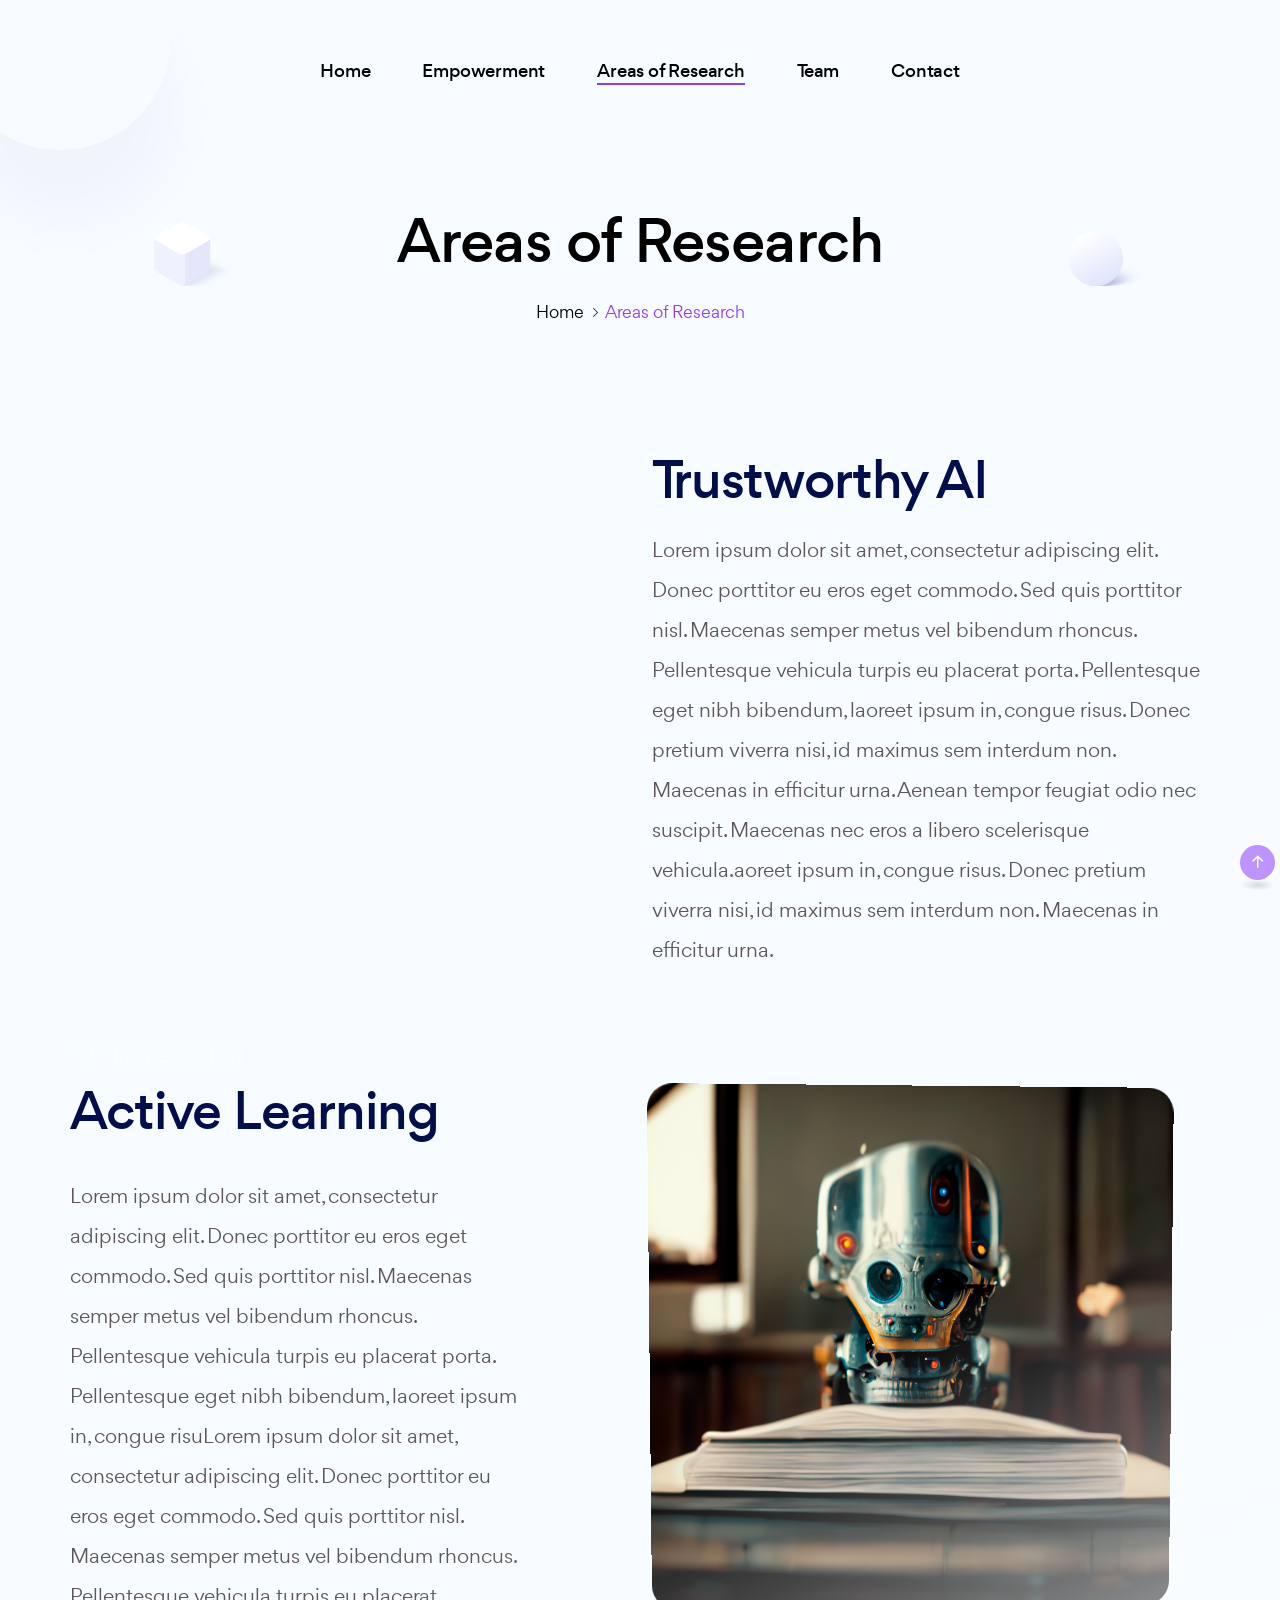
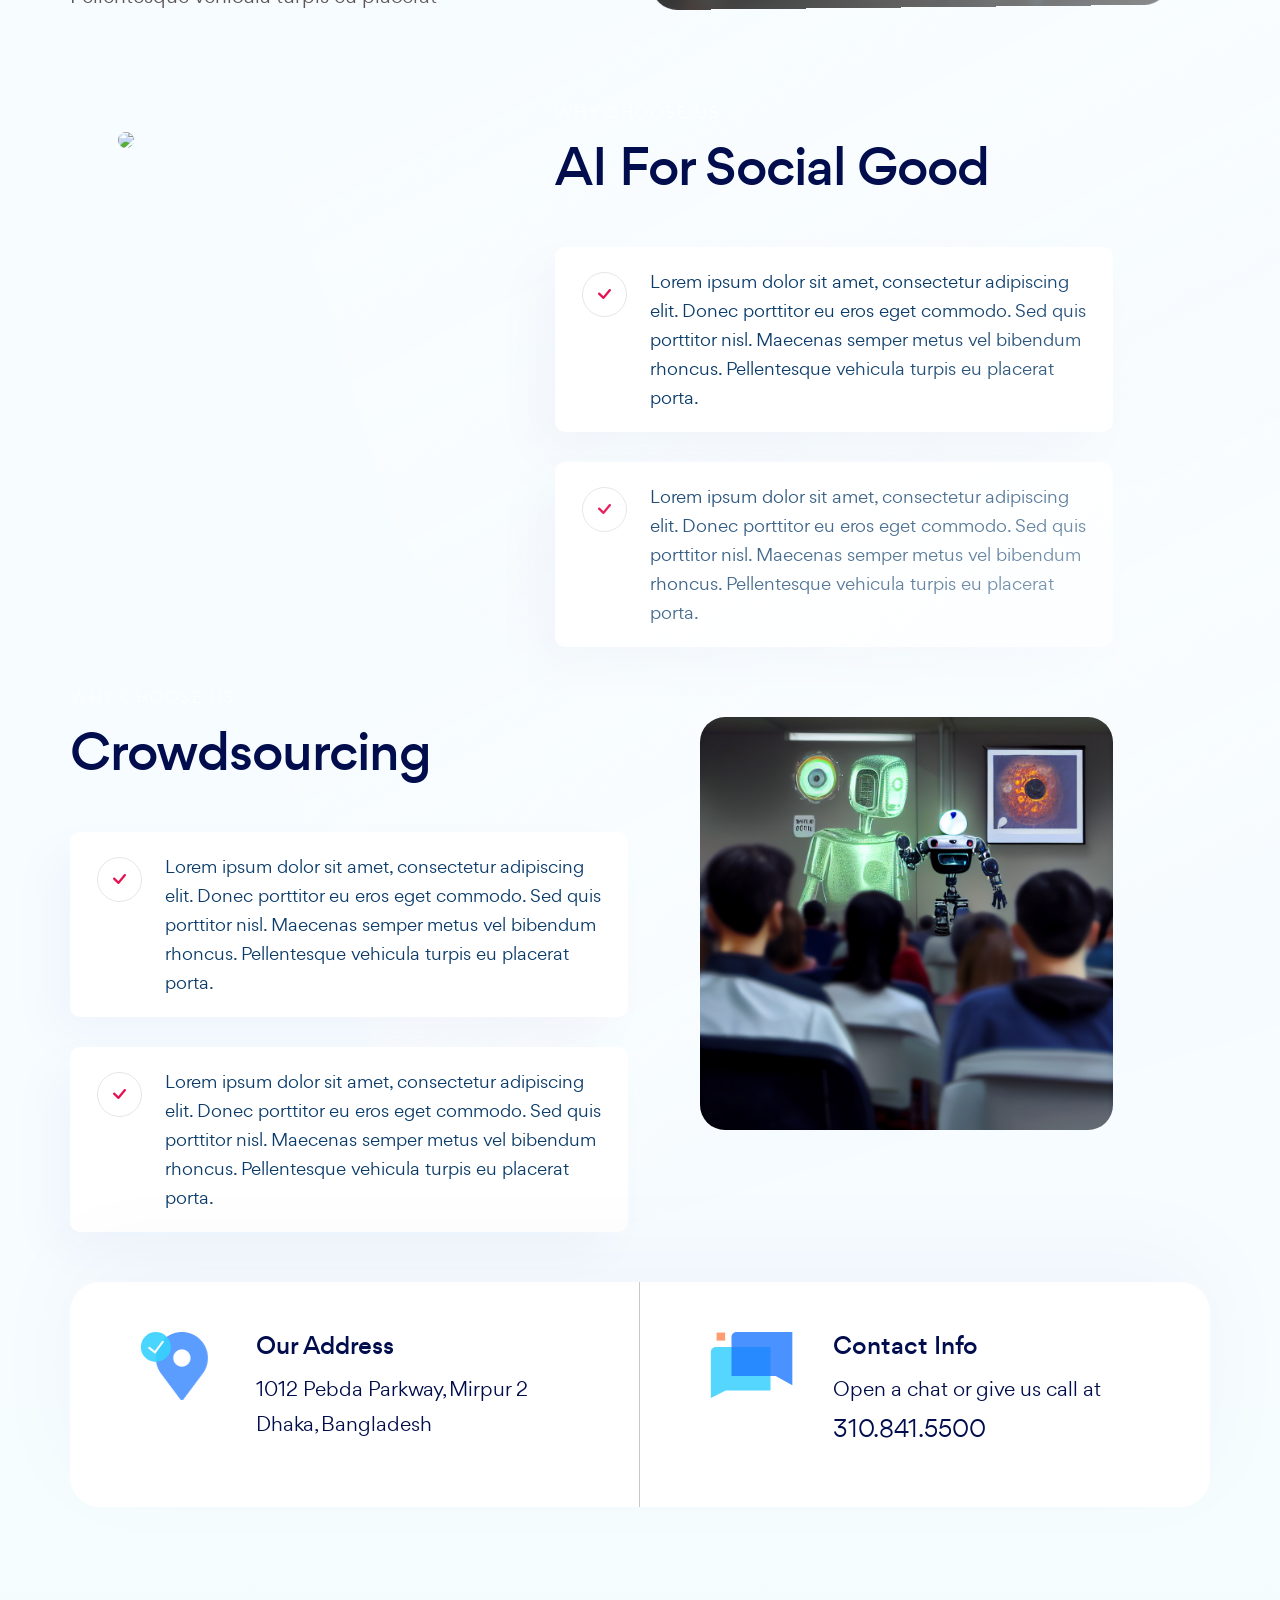
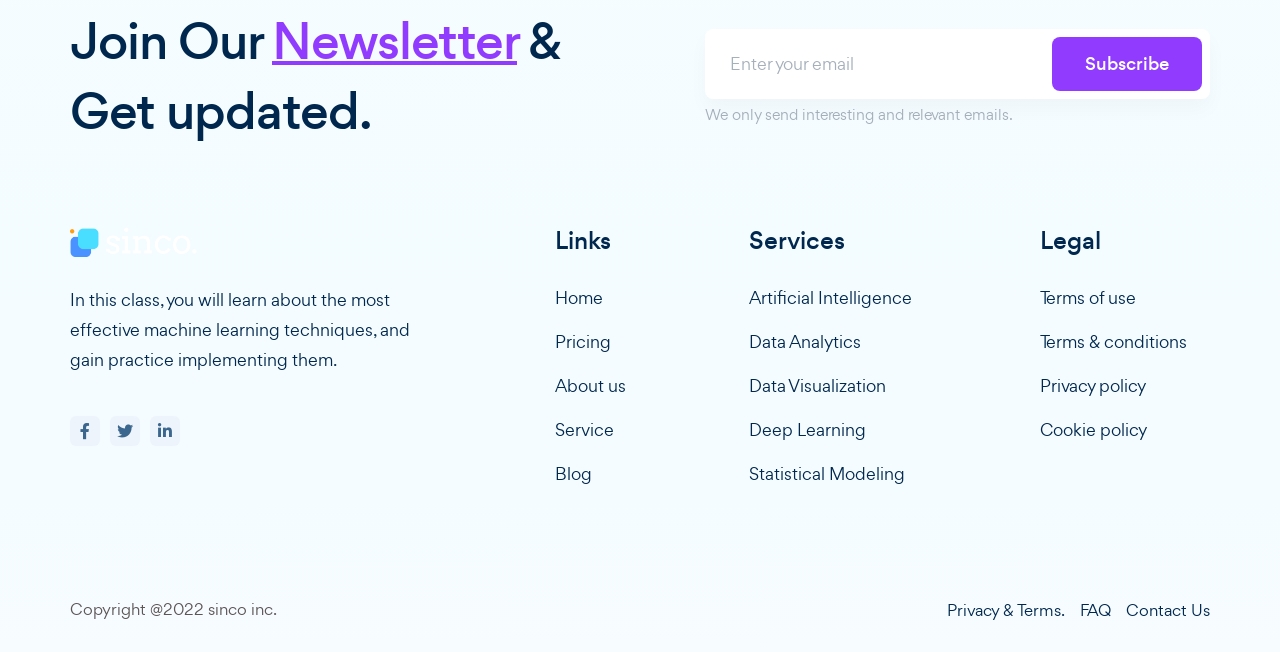
==== commit 05127240: "init" ====
--- a/index-Areas_of_research.html
+++ b/index-Areas_of_research.html
@@ -460,7 +460,7 @@
 			<div id="Areas_research_33" class="fancy-feature-twelve mt-170 lg-mt-100">
 				<div class="container">
 					<div class="row">
-						<div class="col-xl-5 col-md-6 order-md-last">
+						<div class="col-xl-6 col-md-6 order-md-last">
 							<div class="block-style-nine color-three pt-30 sm-pt-10">
 								<div class="title-style-one pb-10" data-aos="fade-up">
 									<div class="sc-title-four">WHY CHOOSE US</div>
@@ -476,7 +476,7 @@
 								</ul>
 							</div> <!-- /.block-style-nine -->
 						</div>
-						<div class="col-xl-7 col-md-6 order-md-first" data-aos="fade-right">
+						<div class="col-xl-5 col-md-6 order-md-first" data-aos="fade-right">
 							<div class="illustration-holder position-relative d-inline-block ms-5 sm-mt-30">
 								<div class="screen-holder-one d-flex align-items-center justify-content-center">
 									<img style="border-radius: 25px; transform: 0" src="images/assets/social_good.png">
@@ -521,7 +521,7 @@
 			<div id="Areas_research_44" class="fancy-feature-twelve mt-170 lg-mt-100">
 				<div class="container">
 					<div class="row">
-						<div class="col-xl-5 col-md-6 order-md-first">
+						<div class="col-xl-6 col-md-6 order-md-first">
 							<div class="block-style-nine color-three pt-30 sm-pt-10">
 								<div class="title-style-one pb-10" data-aos="fade-up">
 									<div class="sc-title-four">WHY CHOOSE US</div>
@@ -537,7 +537,7 @@
 								</ul>
 							</div> <!-- /.block-style-nine -->
 						</div>
-						<div class="col-xl-7 col-md-6 order-md-last" data-aos="fade-right">
+						<div class="col-xl-5 col-md-6 order-md-last" data-aos="fade-right">
 							<div class="illustration-holder position-relative d-inline-block ms-5 sm-mt-30">
 								<div class="screen-holder-one d-flex align-items-center justify-content-center">
 									<img style="border-radius: 25px; transform: 0" src="images/assets/crowd.png">
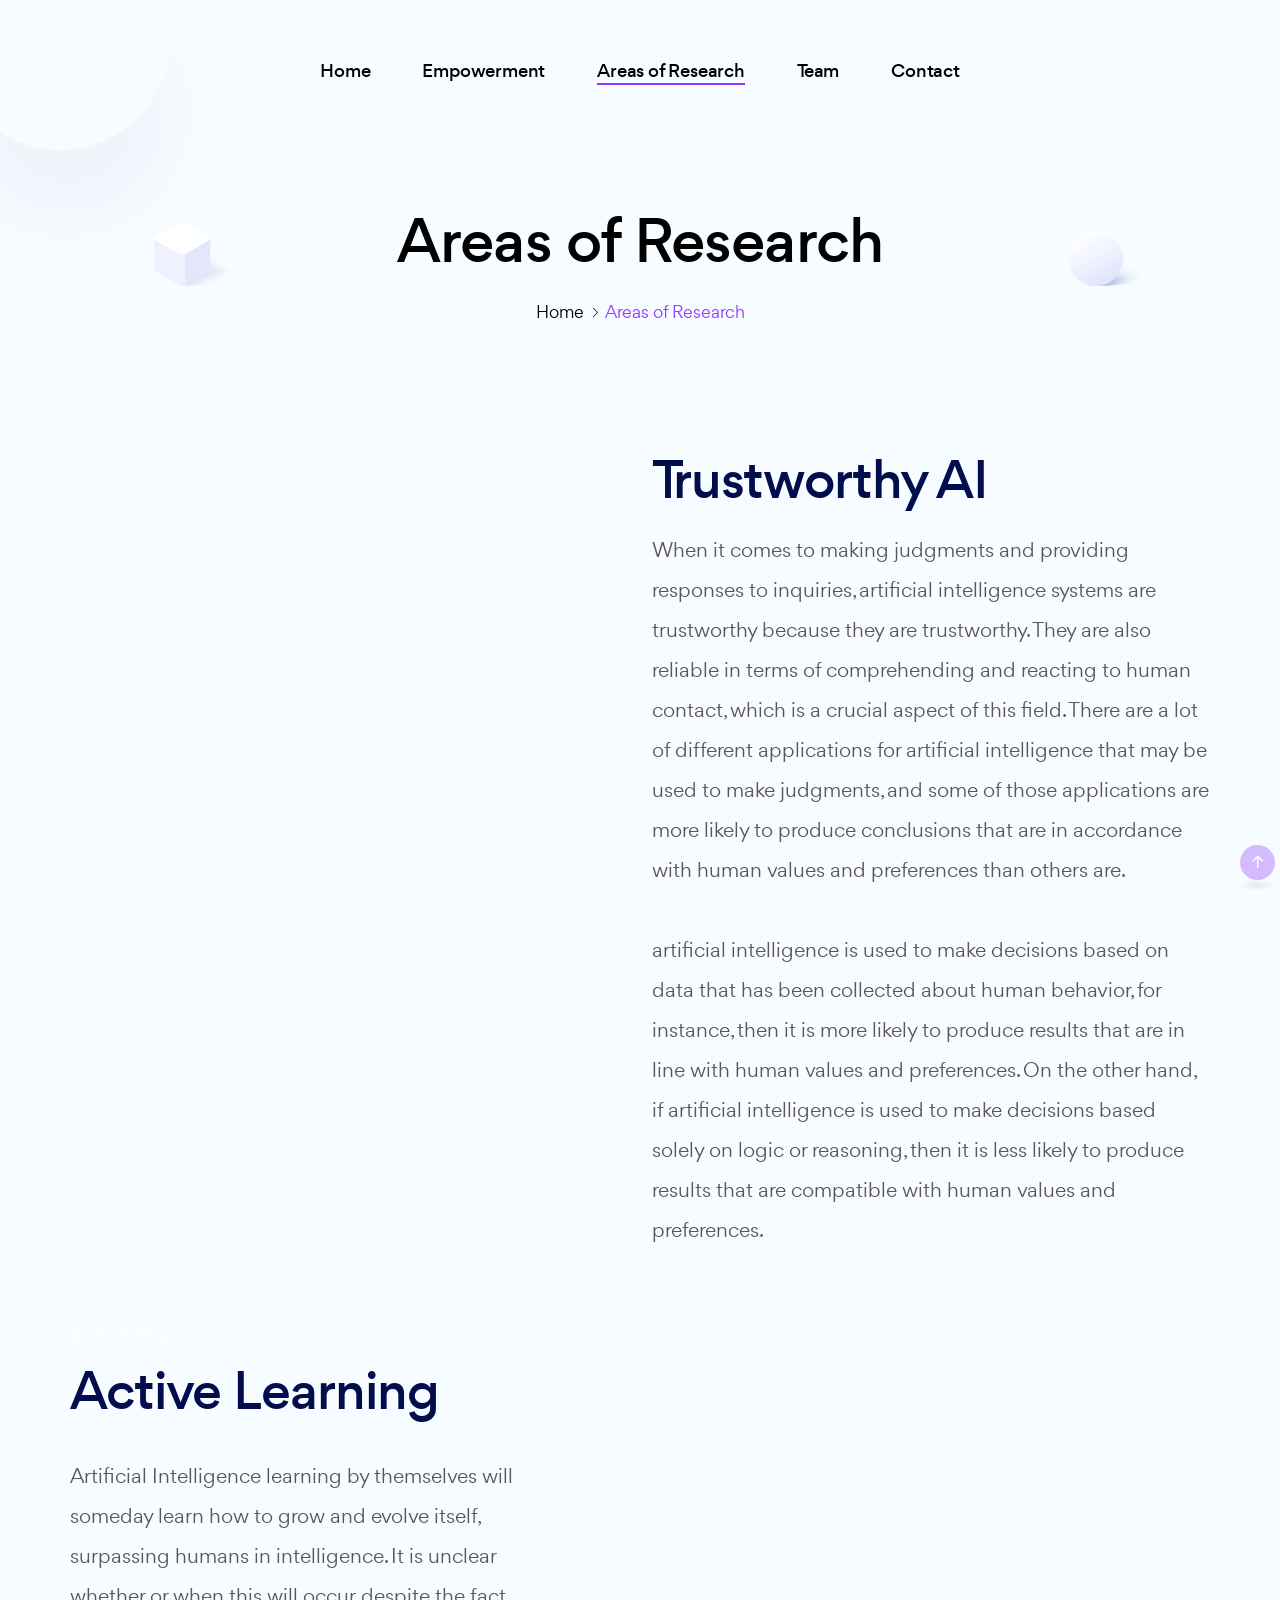
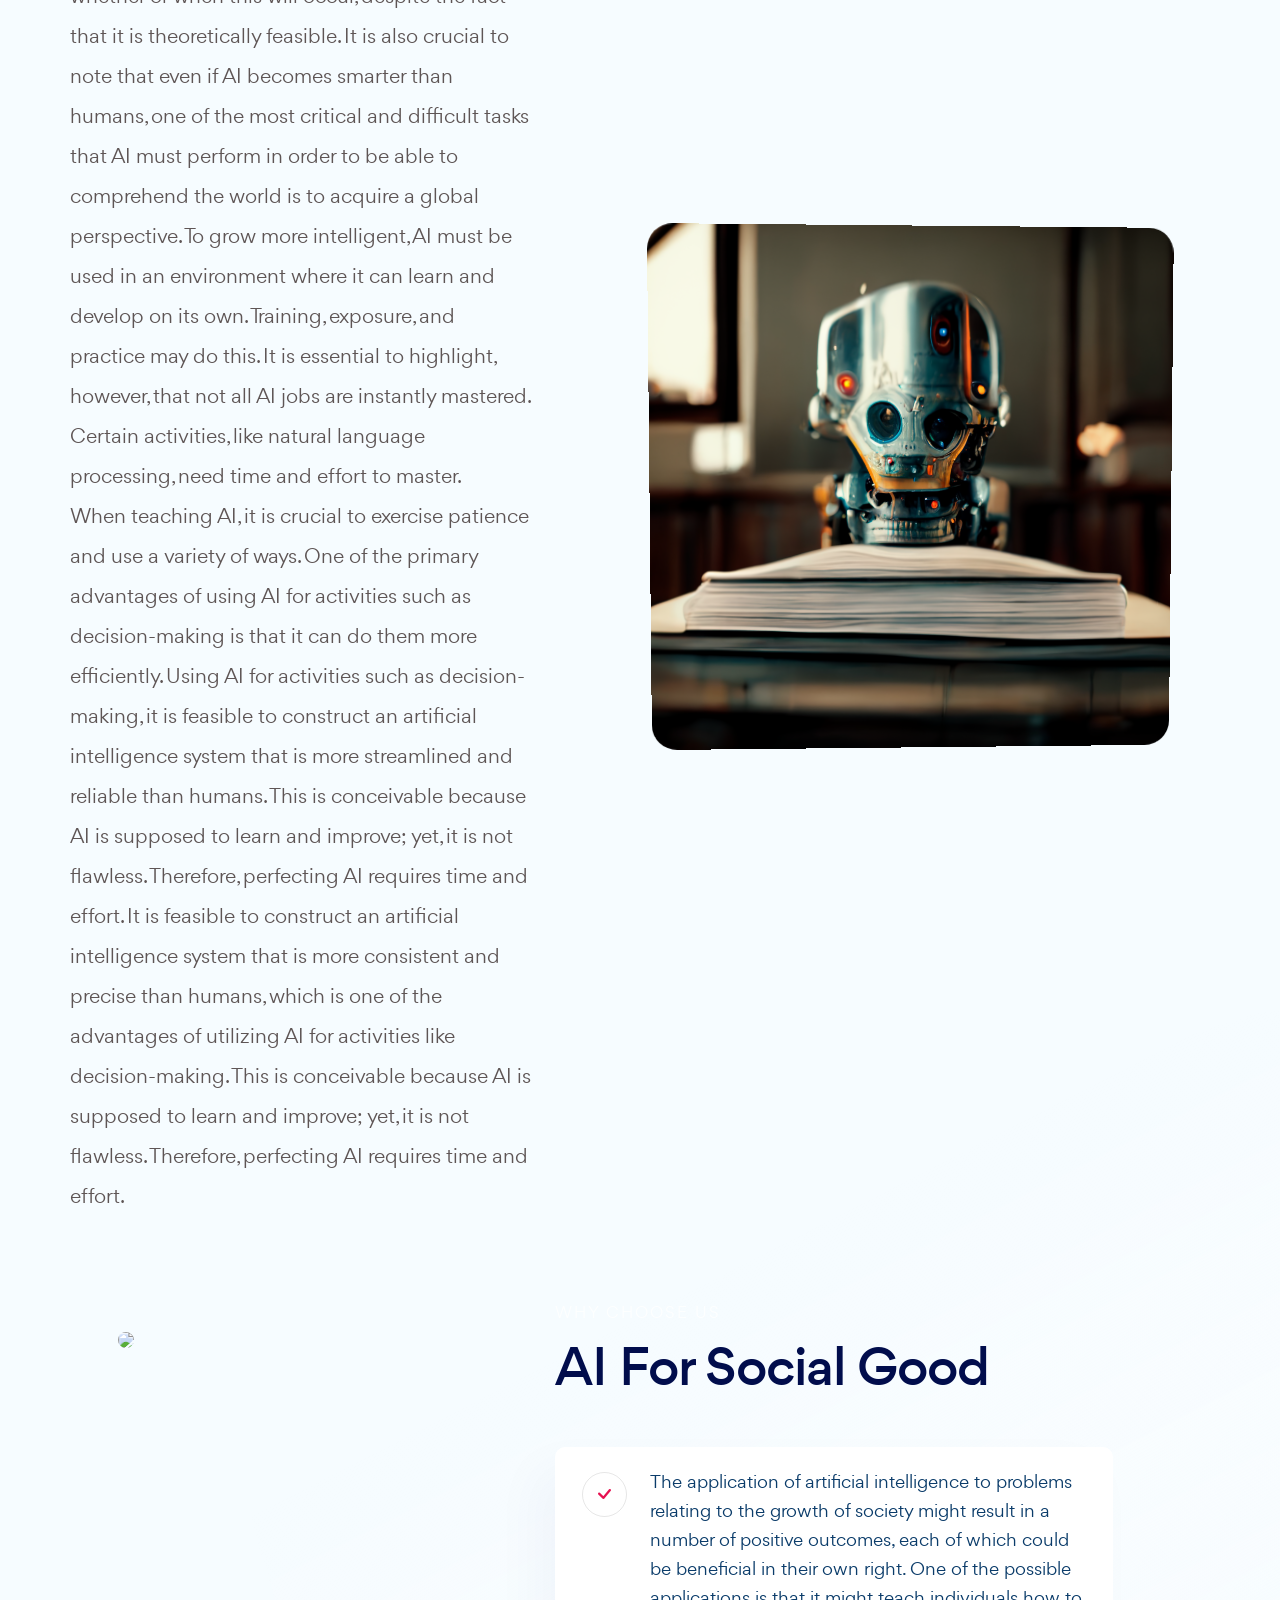
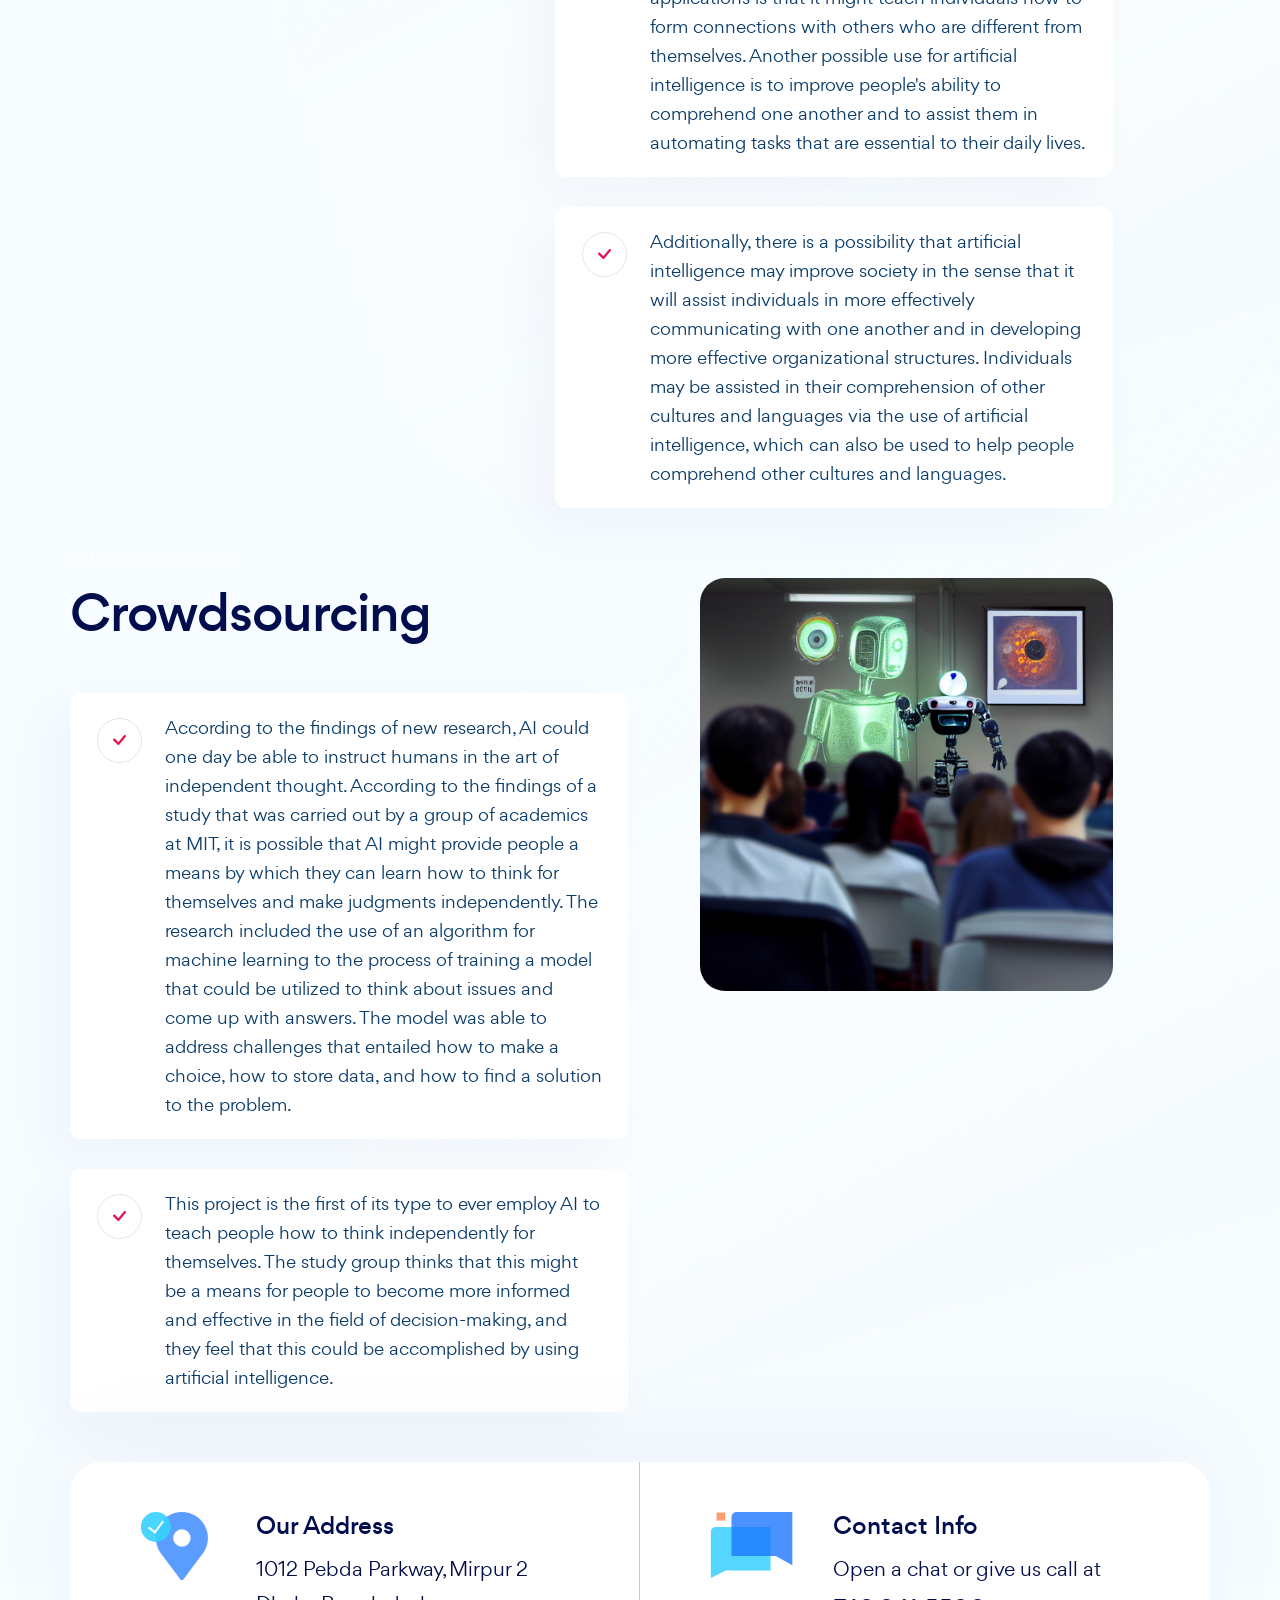
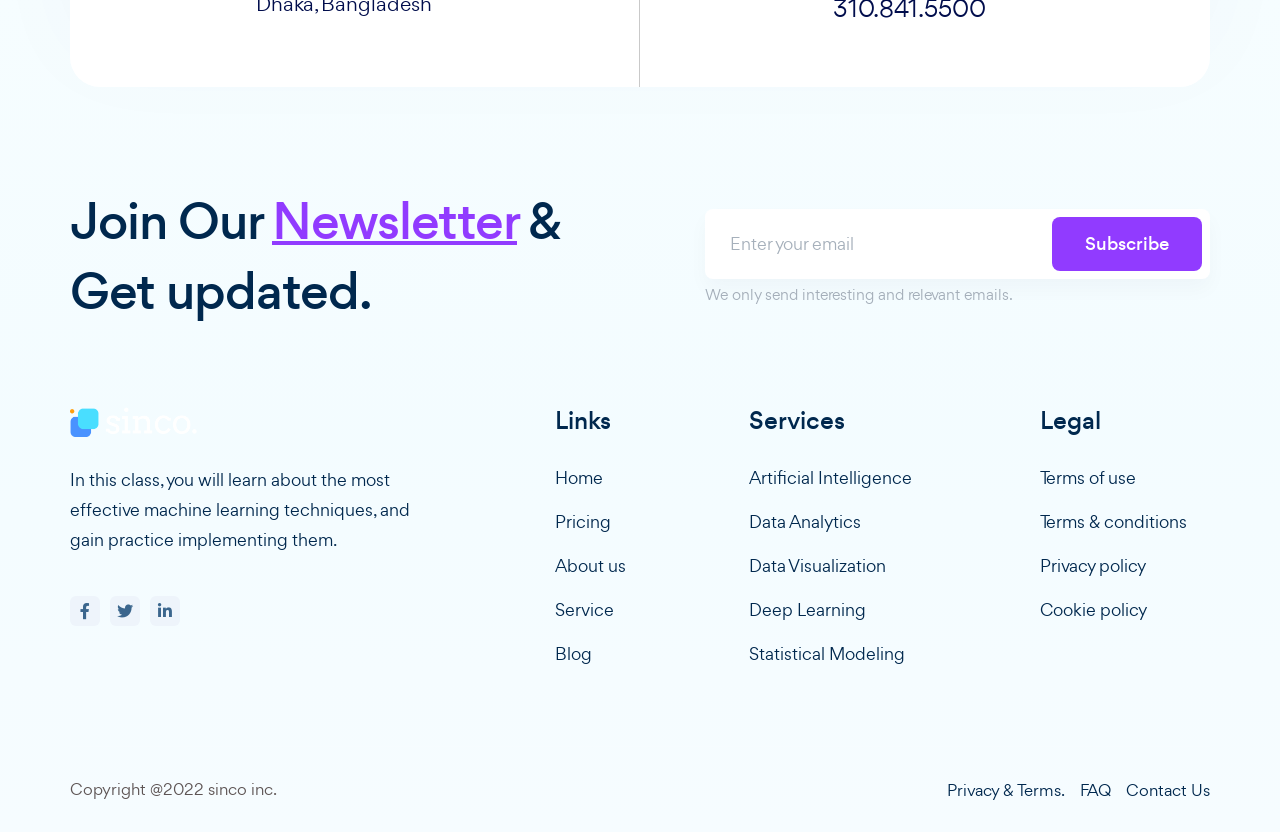
==== commit 5b20c935: "init" ====
--- a/index-Areas_of_research.html
+++ b/index-Areas_of_research.html
@@ -253,14 +253,22 @@
 								</ul> -->
 								<div class="tab-content">
 									<div class="tab-pane fade active show" id="sp1">
-										<p class="pt-10 pb-10">Lorem ipsum dolor sit amet, consectetur adipiscing elit. Donec porttitor eu eros eget commodo. 
-											Sed quis porttitor nisl. Maecenas semper metus vel bibendum rhoncus. 
-											Pellentesque vehicula turpis eu placerat porta. Pellentesque eget nibh bibendum, 
-											laoreet ipsum in, congue risus. Donec pretium viverra nisi, id maximus sem interdum non. 
-											Maecenas in efficitur urna. Aenean tempor feugiat odio nec suscipit. 
-											Maecenas nec eros a libero scelerisque vehicula.aoreet ipsum in, congue risus. 
-											Donec pretium viverra nisi, id maximus sem interdum non. 
-											Maecenas in efficitur urna.</p>
+										<p class="pt-10 pb-10">When it comes to making judgments and providing 
+											responses to inquiries, artificial intelligence systems are 
+											trustworthy because they are trustworthy. They are also reliable 
+											in terms of comprehending and reacting to human contact, which 
+											is a crucial aspect of this field. There are a lot of different
+											 applications for artificial intelligence that may be used to make 
+											 judgments, and some of those applications are more likely to
+											  produce conclusions that are in accordance with human values 
+											  and preferences than others are. <br><br> artificial intelligence is
+											   used to make decisions based on data that has been collected 
+											   about human behavior, for instance, then it is more likely to 
+											   produce results that are in line with human values and preferences. 
+											   On the other hand, if artificial intelligence is used to make 
+											   decisions based solely on logic or reasoning, then it is less 
+											   likely to produce results that are compatible with human values 
+											   and preferences.</p>
 										<!-- <ul style ="visibility: hidden;" class="style-none list-item">
 											<li>Various analysis options.</li>
 											<li>Page Load (time, size, number of requests).</li>
@@ -323,14 +331,32 @@
 									<div class="sc-title-four">App Integration</div>
 									<h2 class="main-title">Active Learning</h2>
 								</div> <!-- /.title-style-one -->
-								<p class="pt-25 pb-30 lg-pt-20 lg-pb-10">Lorem ipsum dolor sit amet, 
-									consectetur adipiscing elit. Donec porttitor eu eros eget commodo. 
-									Sed quis porttitor nisl. Maecenas semper metus vel bibendum rhoncus. 
-									Pellentesque vehicula turpis eu placerat porta. <br> Pellentesque eget nibh bibendum, 
-									laoreet ipsum in, congue risuLorem ipsum dolor sit amet,
-									 consectetur adipiscing elit. Donec porttitor eu eros eget commodo. 
-									 Sed quis porttitor nisl. Maecenas semper metus vel bibendum rhoncus.
-									  Pellentesque vehicula turpis eu placerat</p>
+								<p class="pt-25 pb-30 lg-pt-20 lg-pb-10">Artificial Intelligence learning by themselves 
+									 will someday learn how to grow and evolve itself, 
+									surpassing humans in intelligence. It is unclear whether or when this will occur, 
+									despite the fact that it is theoretically feasible. It is also crucial to note that
+									 even if AI becomes smarter than humans, one of the most critical 
+									 and difficult tasks that AI must perform in order to be able to 
+									 comprehend the world is to acquire a global perspective. To grow more 
+									 intelligent, AI must be used in an environment where it can learn and 
+									 develop on its own. Training, exposure, and practice may do this. 
+									 It is essential to highlight, however, that not all AI jobs are instantly
+									  mastered. Certain activities, like natural language processing, need time 
+									  and effort to master.<br>
+
+									   When teaching AI, it is crucial to exercise patience 
+									  and use a variety of ways. One of the primary advantages of using AI for activities
+									   such as decision-making is that it can do them more efficiently. Using AI
+									    for activities such as decision-making, it is feasible to construct an 
+										artificial intelligence system that is more streamlined and 
+										reliable than humans. This is conceivable because AI is supposed to 
+										learn and improve; yet, it is not flawless. Therefore, perfecting 
+										AI requires time and effort. It is feasible to construct an artificial 
+										intelligence system that is more consistent and precise than humans, which 
+										is one of the advantages of utilizing AI for activities like decision-making. 
+										This is conceivable because AI is supposed to learn and improve; yet, 
+										it is not flawless. Therefore, perfecting AI requires time and effort.
+								</p>
 								<!-- <div class="btn-three color-three">How to integrate? <a href="about-us1.html">Click here <i class="fas fa-chevron-right"></i></a></div> -->
 							</div> <!-- /.block-style-two -->
 						</div>
@@ -467,11 +493,26 @@
 									<h2 class="main-title">AI For Social Good</h2>
 								</div> <!-- /.title-style-one -->
 								<ul class="style-none list-item">
-									<li data-aos="fade-up">Lorem ipsum dolor sit amet, consectetur adipiscing elit. Donec porttitor eu eros eget commodo.
-										 Sed quis porttitor nisl. Maecenas semper metus vel bibendum rhoncus. Pellentesque vehicula turpis eu placerat porta. </li>
-									<li data-aos="fade-up" data-aos-delay="100">Lorem ipsum dolor sit amet, consectetur adipiscing elit.
-										 Donec porttitor eu eros eget commodo. Sed quis porttitor nisl.
-										 Maecenas semper metus vel bibendum rhoncus. Pellentesque vehicula turpis eu placerat porta. </li>
+									<li data-aos="fade-up">The application of artificial intelligence to problems
+										 relating to the growth of society
+										 might result in a number of positive outcomes, each of which could be 
+										 beneficial in their own right. One of the possible applications is 
+										 that it might teach individuals how to form connections with others 
+										 who are different from themselves. Another possible use for artificial 
+										 intelligence is to improve people's ability to comprehend one another and 
+										 to assist them in automating tasks that are essential to their daily lives.
+										
+										
+										</li>
+									<li data-aos="fade-up" data-aos-delay="100">
+										Additionally, there is a possibility that 
+										artificial intelligence 
+										may improve society in the sense that it will assist individuals in 
+										more effectively communicating with one another and in developing more 
+										effective organizational structures. Individuals may be assisted in their
+										comprehension of other cultures and languages via the use of artificial 
+										intelligence, which can also be used to help people comprehend other 
+										cultures and languages.</li>
 									<!-- <li data-aos="fade-up" data-aos-delay="200">Review your practice questions and learn how to improve.</li> -->
 								</ul>
 							</div> <!-- /.block-style-nine -->
@@ -528,11 +569,28 @@
 									<h2 class="main-title">Crowdsourcing</h2>
 								</div> <!-- /.title-style-one -->
 								<ul class="style-none list-item">
-									<li data-aos="fade-up">Lorem ipsum dolor sit amet, consectetur adipiscing elit. Donec porttitor eu eros eget commodo.
-										 Sed quis porttitor nisl. Maecenas semper metus vel bibendum rhoncus. Pellentesque vehicula turpis eu placerat porta. </li>
-									<li data-aos="fade-up" data-aos-delay="100">Lorem ipsum dolor sit amet, consectetur adipiscing elit.
-										 Donec porttitor eu eros eget commodo. Sed quis porttitor nisl.
-										 Maecenas semper metus vel bibendum rhoncus. Pellentesque vehicula turpis eu placerat porta. </li>
+									<li data-aos="fade-up">According to the findings of new research, 
+										AI could one day be able to instruct humans in the art of independent 
+										thought. According to the findings of a study that was carried out
+										 by a group of academics at MIT, it is possible that AI might 
+										 provide people a means by which they can learn how to think for 
+										 themselves and make judgments independently.
+
+										The research included the use of an algorithm 
+										for machine learning to the process of training a 
+										model that could be utilized to think about issues and 
+										come up with answers. The model was able to address
+										 challenges that entailed how to make a choice, how to
+										  store data, and how to find a solution to the problem.
+										
+										
+										</li>
+									<li data-aos="fade-up" data-aos-delay="100">This project is the first of its type to ever employ 
+										AI to teach people how to think independently for 
+										themselves. The study group thinks that this might be 
+										a means for people to become more informed and effective
+										 in the field of decision-making, and they feel that this 
+										 could be accomplished by using artificial intelligence. </li>
 									<!-- <li data-aos="fade-up" data-aos-delay="200">Review your practice questions and learn how to improve.</li> -->
 								</ul>
 							</div> <!-- /.block-style-nine -->
--- a/css/white.css
+++ b/css/white.css
@@ -282,4 +282,13 @@
   max-width: 77%;
   display: block;
   margin-top: -105px;
+}
+.fancy-feature-twelve .illustration-holder .card-two .info {
+  font-size: 16px;
+  margin: -6px 0 -9px;
+  color: white;
+}
+ h6 {
+  color: white !important;
+  font-weight: normal;
 }
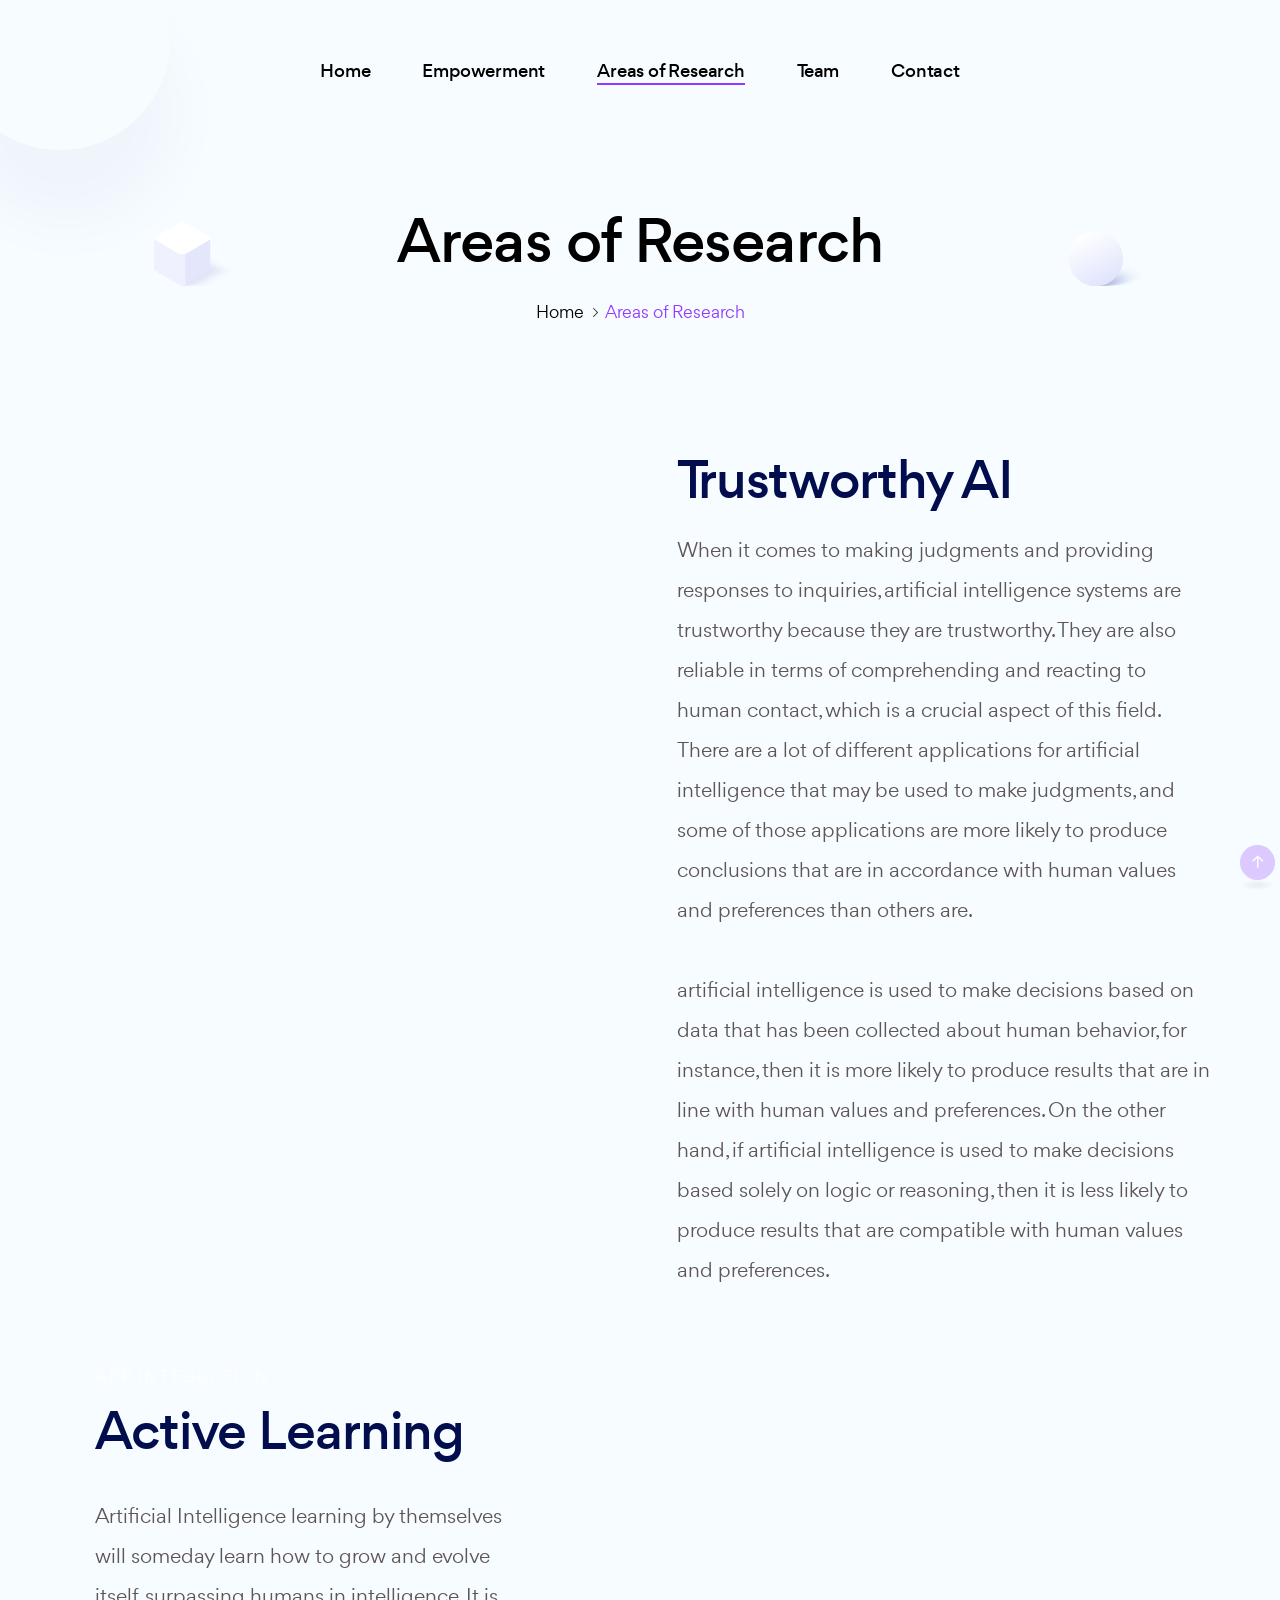
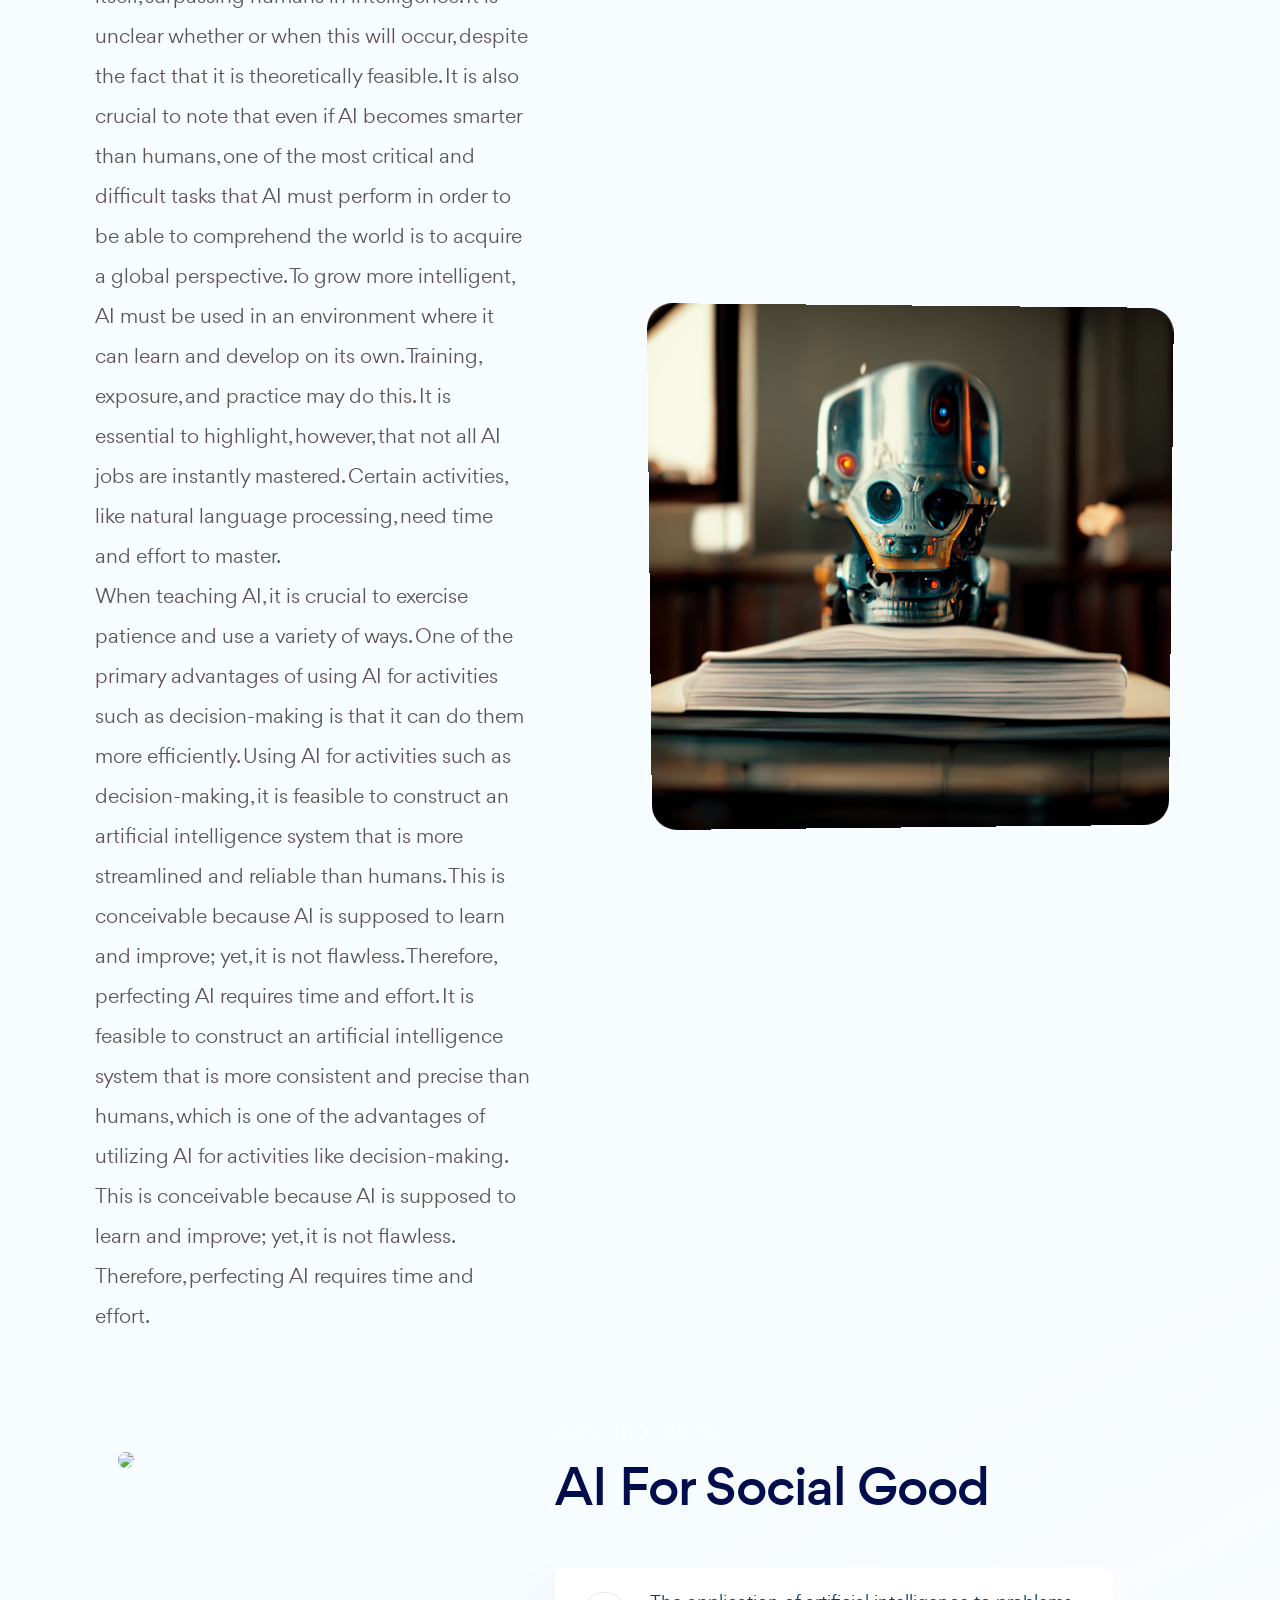
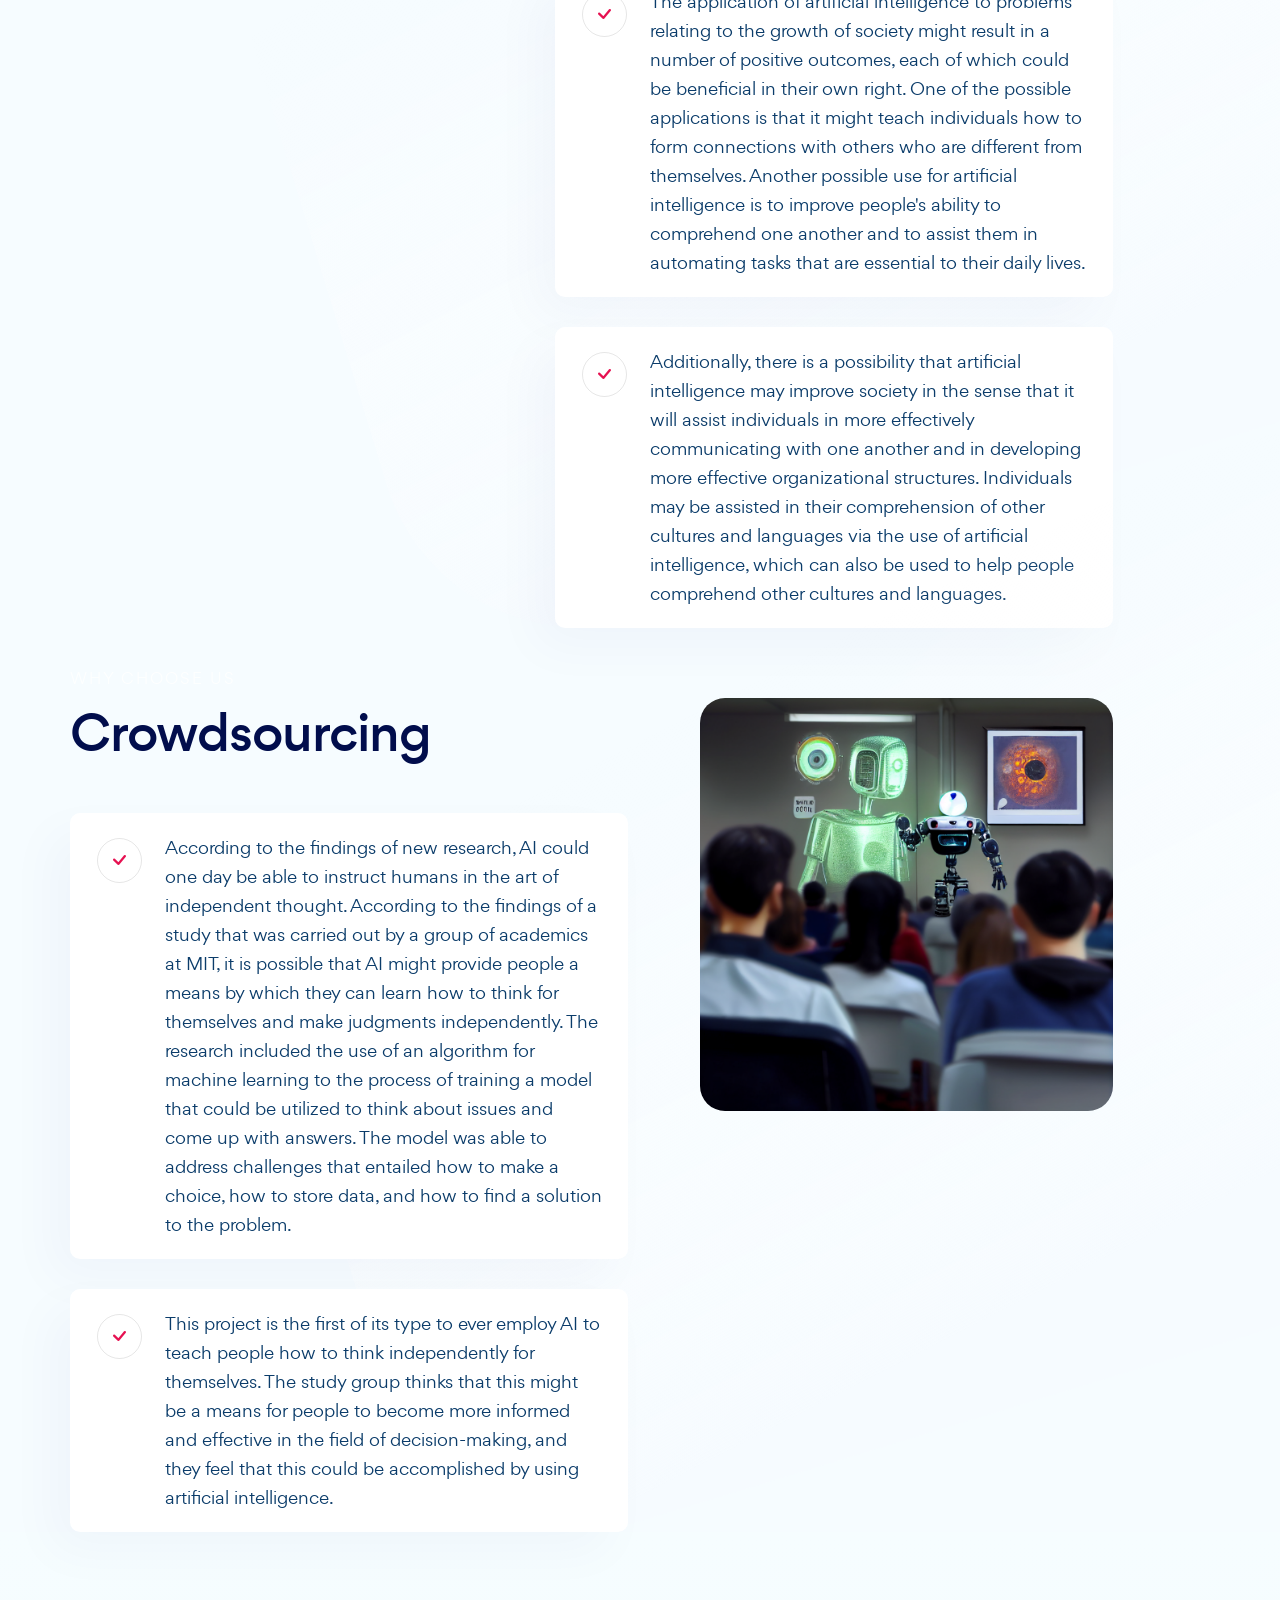
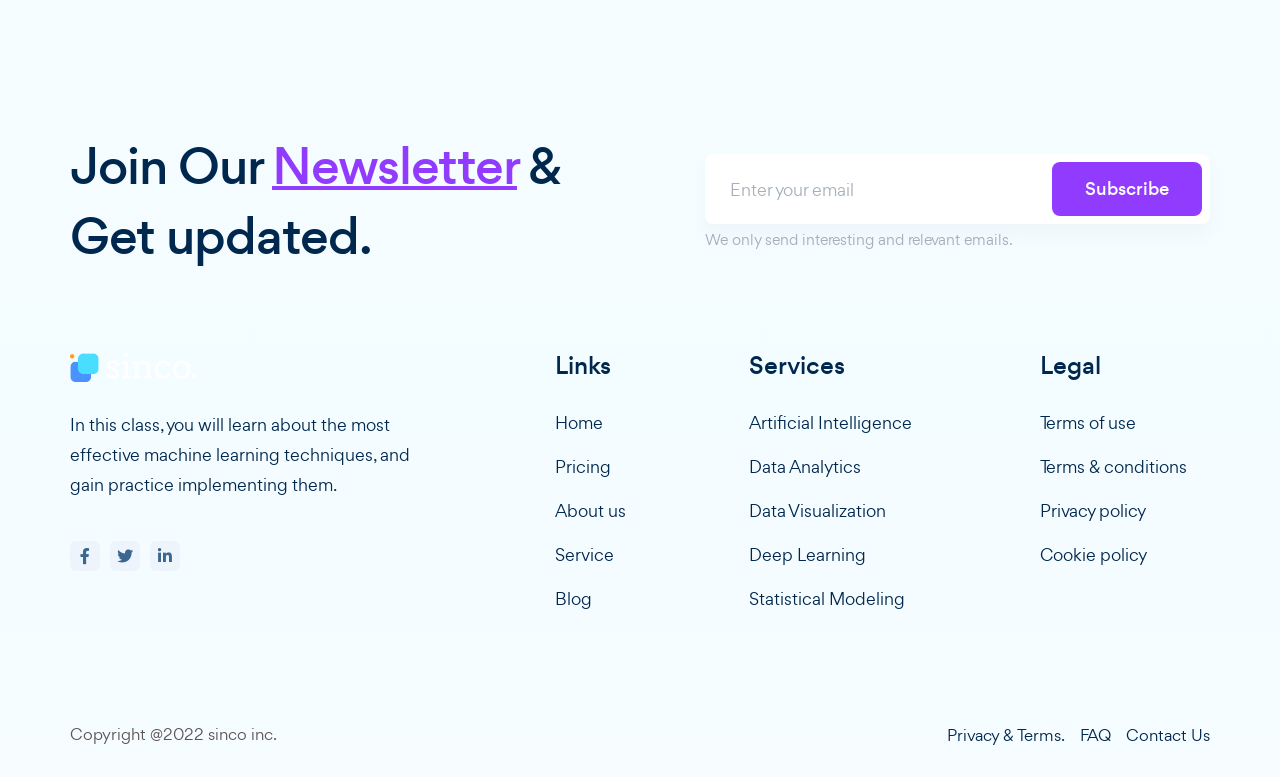
==== commit 778d1fcf: "init" ====
--- a/index-Areas_of_research.html
+++ b/index-Areas_of_research.html
@@ -892,7 +892,7 @@
 				Address Section One
 			=====================================================
 			-->
-			<div class="address-section-one" style="margin-top:50px">
+			<!-- <div class="address-section-one" style="margin-top:50px">
 				<div class="container">
 					<div class="inner-content color-one" data-aos="fade-up">
 						<div class="row g-0">
@@ -902,8 +902,8 @@
 									<div class="text-meta">
 										<h4 class="title">Our Address</h4>
 										<p>1012 Pebda Parkway, Mirpur 2 <br>Dhaka, Bangladesh</p>
-									</div> <!-- /.text-meta -->
-								</div> <!-- /.address-block-one -->
+									</div> 
+								</div> 
 							</div>
 							<div class="col-md-6 d-flex">
 								<div class="address-block-one d-flex">
@@ -911,13 +911,14 @@
 									<div class="text-meta">
 										<h4 class="title">Contact Info</h4>
 										<p>Open a chat or give us call at <br><a href="#">310.841.5500</a></p>
-									</div> <!-- /.text-meta -->
-								</div> <!-- /.address-block-one -->
+									</div> 
+								</div> 
 							</div>
 						</div>
 					</div>
 				</div>
-			</div> <!-- /.address-section-one -->
+			</div>  -->
+			<!-- /.address-section-one -->
 
 
 
--- a/css/white.css
+++ b/css/white.css
@@ -291,4 +291,9 @@
  h6 {
   color: white !important;
   font-weight: normal;
+}
+.block-style-two.md-mb-50{
+
+  margin-left: 25px !important;
+
 }
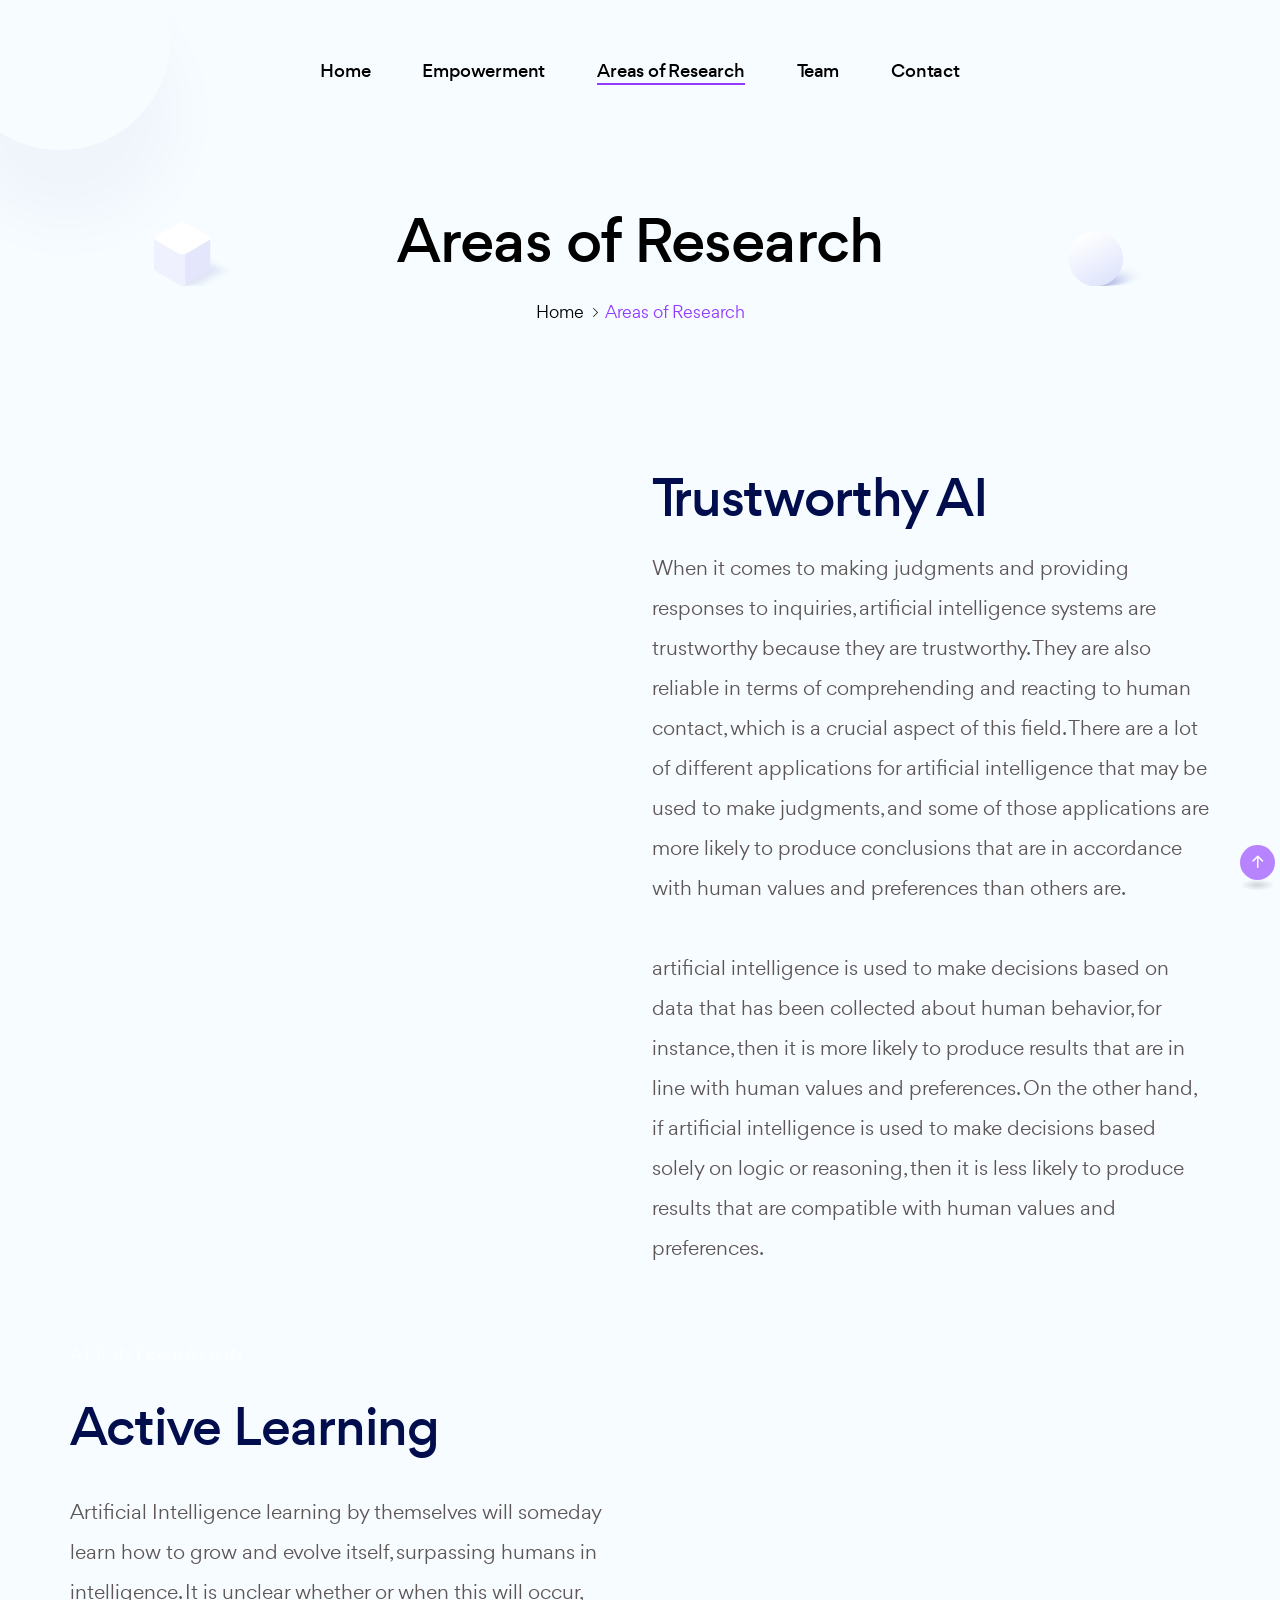
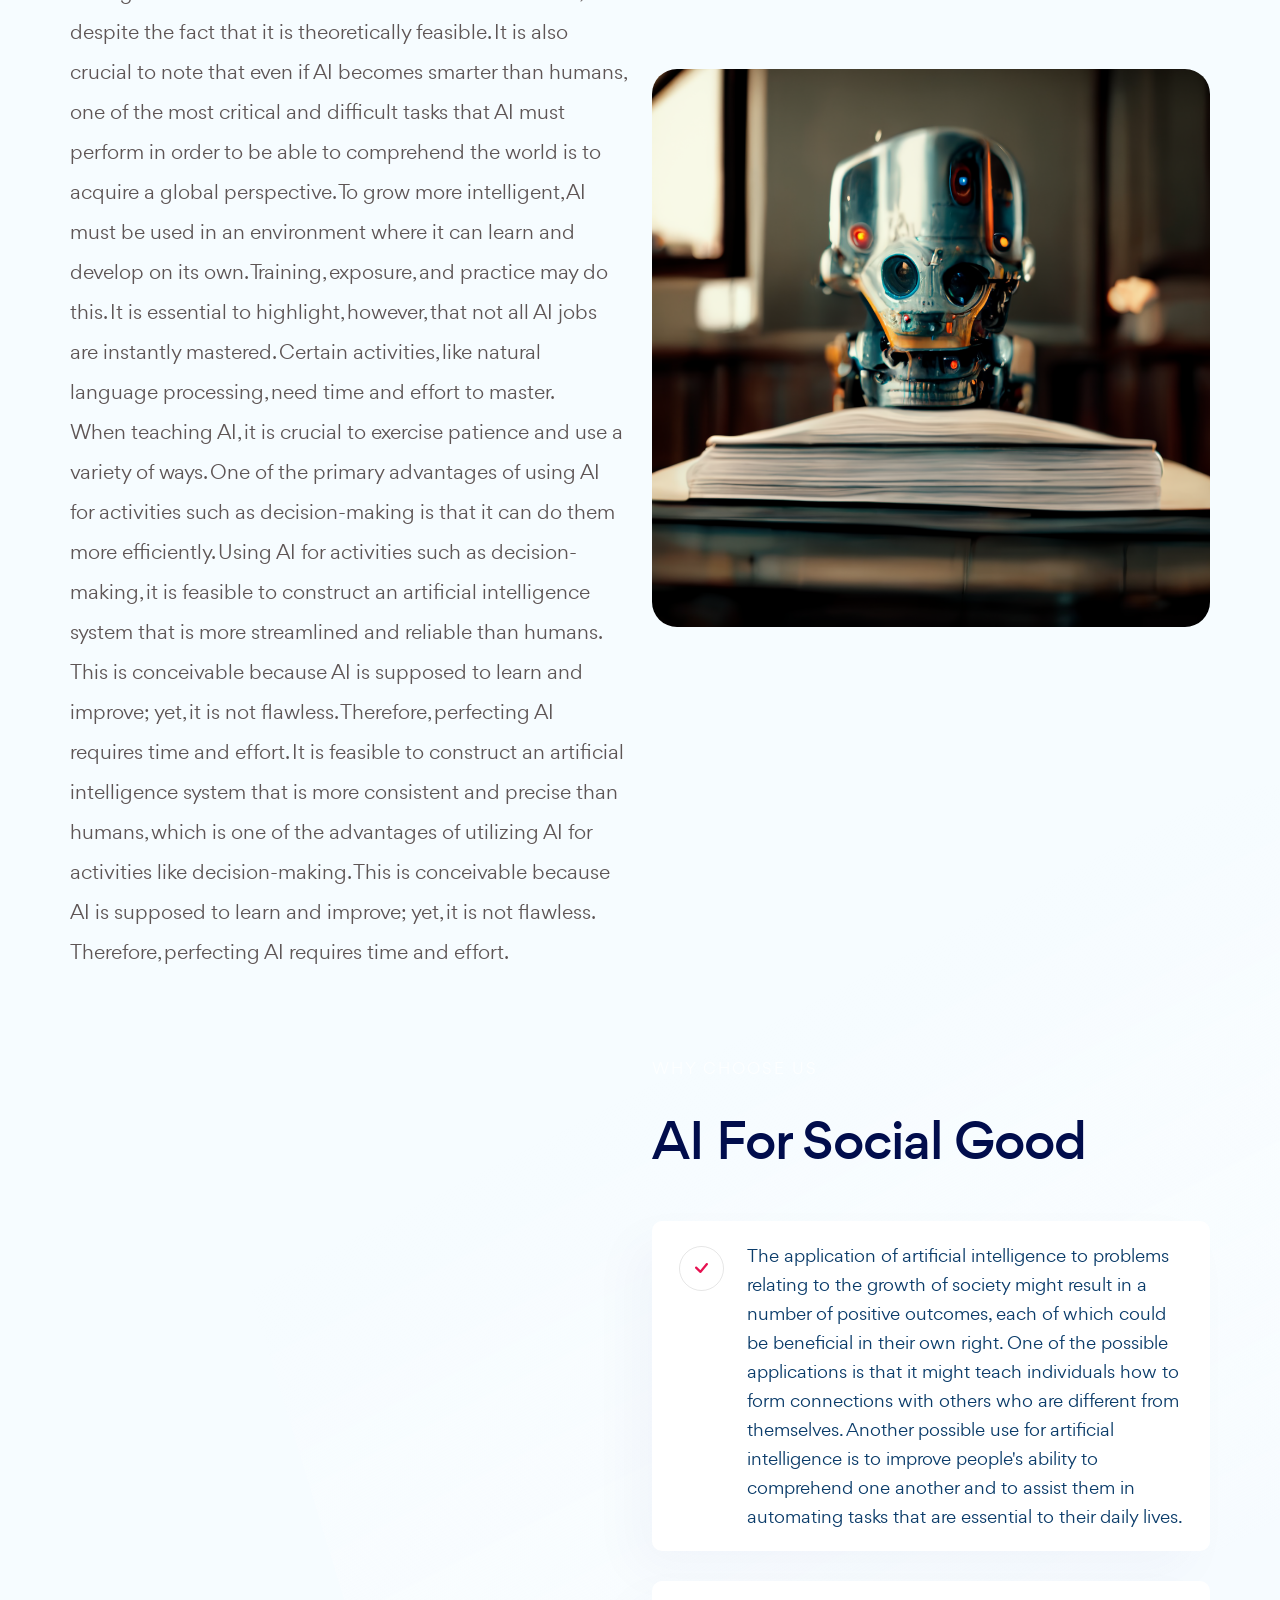
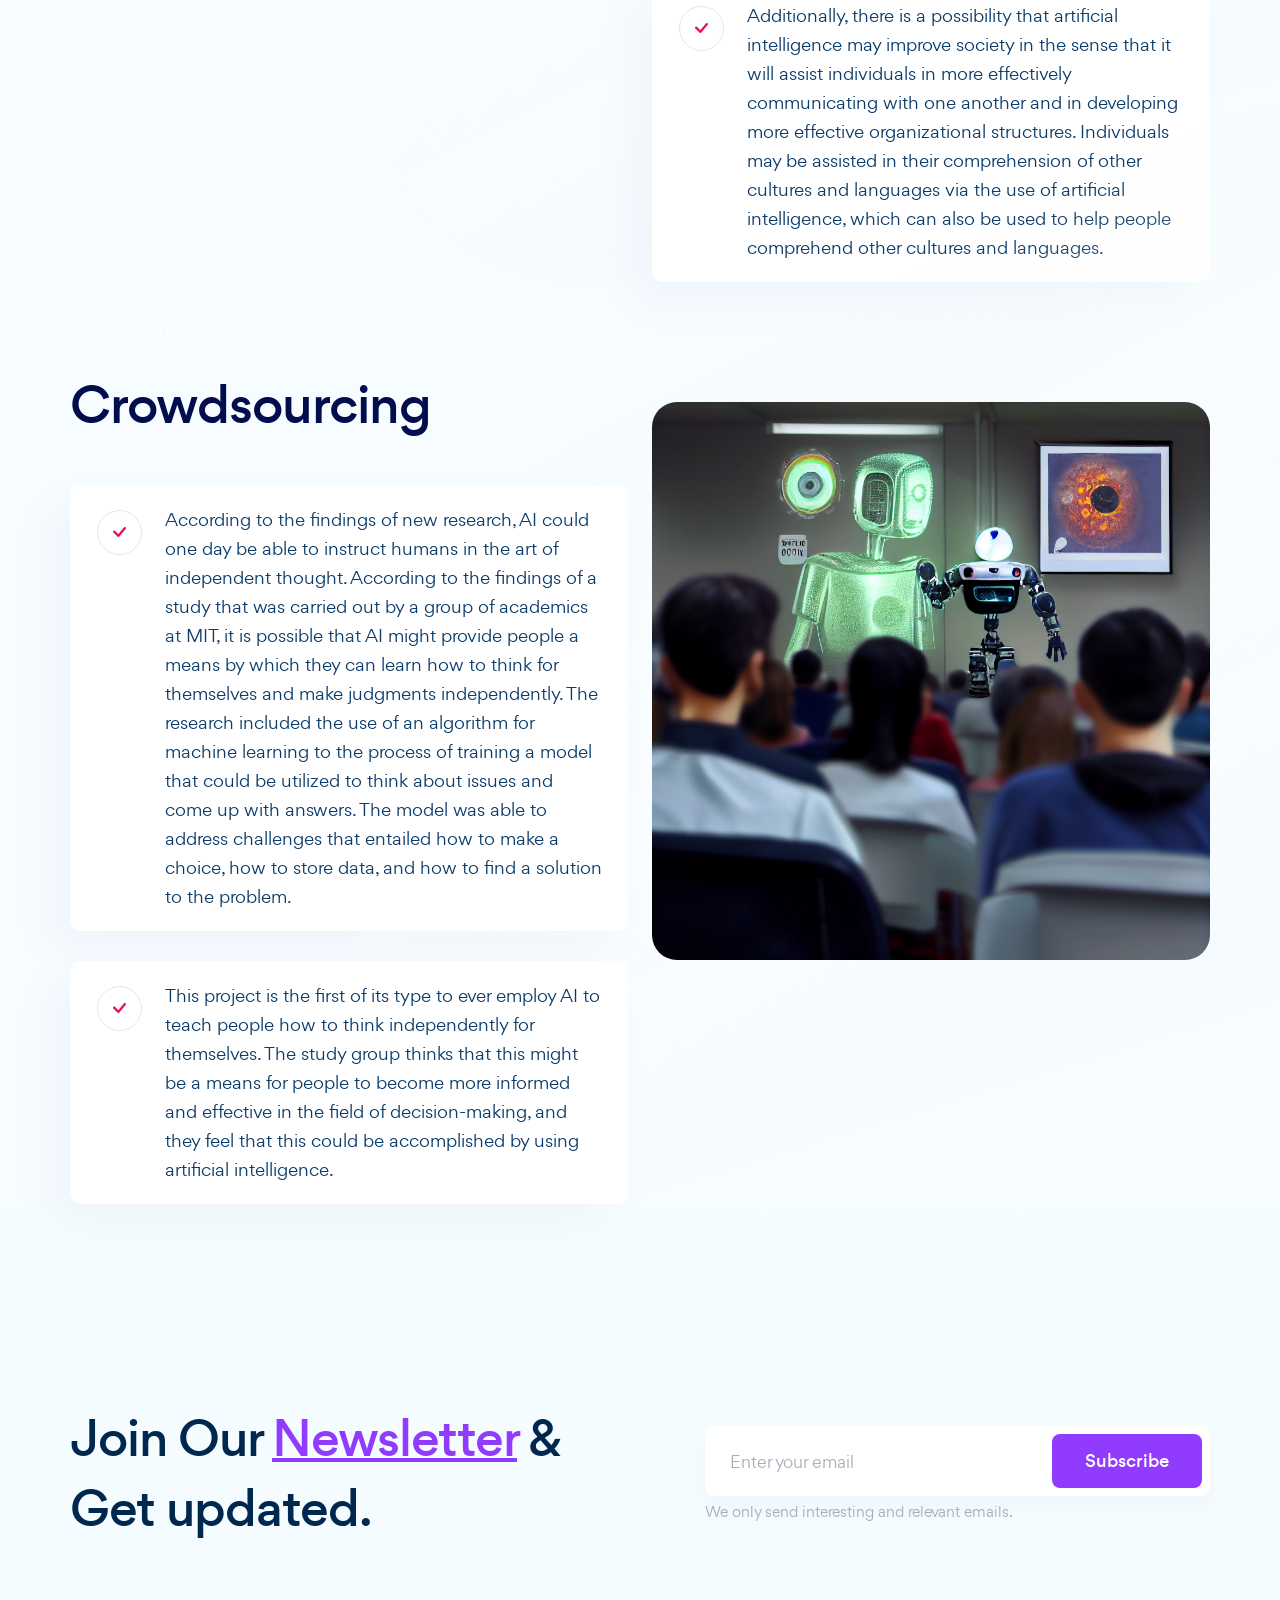
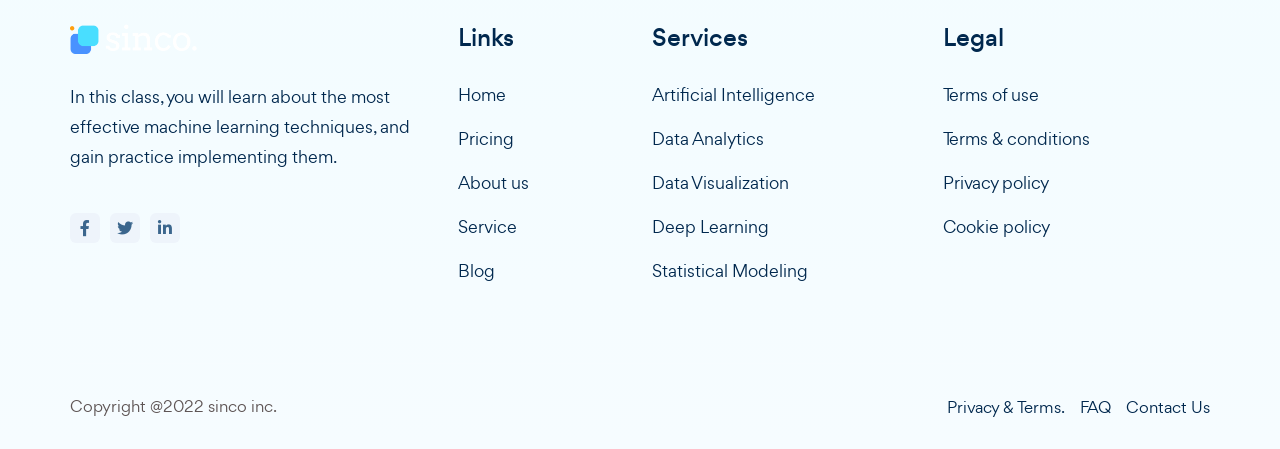
==== commit 81497d16: "init" ====
--- a/index-Areas_of_research.html
+++ b/index-Areas_of_research.html
@@ -306,7 +306,7 @@
 
 						<div class="col-lg-6 order-lg-first text-center text-lg-start" data-aos="fade-right">
 							<div class="illustration-holder d-inline-block ms-xxl-5 mt-40 lg-mt-10">
-								<img style="border-radius: 25px;" src="images/assets/trustworthy.png" alt="" class="transform-img-meta">
+								<img style="border-radius: 25px; margin-top: 72px;" src="images/assets/trustworthy.png" alt="" class="transform-img-meta">
 								<!-- <img src="images/assets/ils_08_1.svg" alt="" class="shapes shape-one"> -->
 								<div id="Areas_research_22"></div>
 							</div>
@@ -325,8 +325,8 @@
 			<div class="fancy-feature-ten mt-190 lg-mt-110">
 				<div class="container">
 					<div class="row align-items-center">
-						<div class="col-lg-5 col-md-6">
-							<div class="block-style-two md-mb-50" data-aos="fade-right">
+						<div class="col-xxl-5 col-lg-6 ms-auto order-lg-first">
+							<div class="block-style-two md-mb-50" data-aos="fade-left">
 								<div class="title-style-one">
 									<div class="sc-title-four">App Integration</div>
 									<h2 class="main-title">Active Learning</h2>
@@ -361,15 +361,11 @@
 							</div> <!-- /.block-style-two -->
 						</div>
 
-						<div class="col-xl-6 col-lg-7 col-md-6 ms-auto" data-aos="fade-left">
-							<div class="screen-holder-one d-flex align-items-center justify-content-center">
-								<img style="border-radius: 25px; transform: perspective(700px) rotateX(-1.505deg) rotateY(1.529deg)" src="images/assets/active_learning.png" >
-								<!-- <div class="round-bg d-flex align-items-center justify-content-center" style="width:200px; height: 200px;"><img src="images/logo/Plogo-16.png" alt=""></div>
-								<div class="round-bg d-flex align-items-center justify-content-center shapes logo-one" style="width:70px; height: 70px;"><img src="images/logo/Plogo-17.png" alt=""></div>
-								<div class="round-bg d-flex align-items-center justify-content-center shapes logo-two" style="width:115px; height: 115px;"><img src="images/logo/Plogo-18.png" alt=""></div>
-								<div class="round-bg d-flex align-items-center justify-content-center shapes logo-three" style="width:89px; height: 89px;"><img src="images/logo/Plogo-19.png" alt=""></div>
-								<div class="round-bg d-flex align-items-center justify-content-center shapes logo-four" style="width:162px; height: 162px;"><img src="images/logo/Plogo-20.png" alt=""></div>
-								<div class="round-bg d-flex align-items-center justify-content-center shapes logo-five" style="width:115px; height: 115px;"><img src="images/logo/Plogo-21.png" alt=""></div> -->
+						<div class="col-lg-6 order-lg-last text-center text-lg-start" data-aos="fade-right">
+							<div class="illustration-holder d-inline-block ms-xxl-5 mt-40 lg-mt-10">
+								<img style="border-radius: 25px;" src="images/assets/active_learning.png" alt="" class="transform-img-meta">
+								<!-- <img src="images/assets/ils_08_1.svg" alt="" class="shapes shape-one"> -->
+								<div id="Areas_research_22"></div>
 							</div>
 						</div>
 					</div>
@@ -517,35 +513,11 @@
 								</ul>
 							</div> <!-- /.block-style-nine -->
 						</div>
-						<div class="col-xl-5 col-md-6 order-md-first" data-aos="fade-right">
-							<div class="illustration-holder position-relative d-inline-block ms-5 sm-mt-30">
-								<div class="screen-holder-one d-flex align-items-center justify-content-center">
-									<img style="border-radius: 25px; transform: 0" src="images/assets/social_good.png">
-									<!-- <div class="round-bg d-flex align-items-center justify-content-center" style="width:200px; height: 200px;"><img src="images/logo/Plogo-16.png" alt=""></div>
-									<div class="round-bg d-flex align-items-center justify-content-center shapes logo-one" style="width:70px; height: 70px;"><img src="images/logo/Plogo-17.png" alt=""></div>
-									<div class="round-bg d-flex align-items-center justify-content-center shapes logo-two" style="width:115px; height: 115px;"><img src="images/logo/Plogo-18.png" alt=""></div>
-									<div class="round-bg d-flex align-items-center justify-content-center shapes logo-three" style="width:89px; height: 89px;"><img src="images/logo/Plogo-19.png" alt=""></div>
-									<div class="round-bg d-flex align-items-center justify-content-center shapes logo-four" style="width:162px; height: 162px;"><img src="images/logo/Plogo-20.png" alt=""></div>
-									<div class="round-bg d-flex align-items-center justify-content-center shapes logo-five" style="width:115px; height: 115px;"><img src="images/logo/Plogo-21.png" alt=""></div> -->
-								</div>
-								<!-- <div class="card-one shapes d-flex align-items-center justify-content-center">
-									<div class="icon"><i class="bi bi-check-lg"></i></div>
-									<h6>A++ Performance</h6>
-								</div>  -->
-                                <!-- /.card-one -->
-								<!-- <div class="card-two shapes text-center">
-									<div class="icon"><i class="bi bi-check-lg"></i></div>
-									<div class="main-count"><span class="counter">20</span>k</div>
-									<div class="info">5 Start Rating</div>
-									<ul class="style-none d-flex justify-content-center rating">
-										<li><i class="bi bi-star-fill"></i></li>
-										<li><i class="bi bi-star-fill"></i></li>
-										<li><i class="bi bi-star-fill"></i></li>
-										<li><i class="bi bi-star-fill"></i></li>
-										<li><i class="bi bi-star-fill"></i></li>
-									</ul>
-								</div>  -->
-                                <!-- /.card-two -->
+						<div class="col-lg-6 order-lg-first text-center text-lg-start" data-aos="fade-right">
+							<div class="illustration-holder d-inline-block ms-xxl-5 mt-40 lg-mt-10">
+								<img style="border-radius: 25px; margin-top: 100px;" src="images/assets/social_good.png" alt="" class="transform-img-meta">
+								<!-- <img src="images/assets/ils_08_1.svg" alt="" class="shapes shape-one"> -->
+								<div id="Areas_research_22"></div>
 							</div>
 						</div>
 					</div>
@@ -595,35 +567,11 @@
 								</ul>
 							</div> <!-- /.block-style-nine -->
 						</div>
-						<div class="col-xl-5 col-md-6 order-md-last" data-aos="fade-right">
-							<div class="illustration-holder position-relative d-inline-block ms-5 sm-mt-30">
-								<div class="screen-holder-one d-flex align-items-center justify-content-center">
-									<img style="border-radius: 25px; transform: 0" src="images/assets/crowd.png">
-									<!-- <div class="round-bg d-flex align-items-center justify-content-center" style="width:200px; height: 200px;"><img src="images/logo/Plogo-16.png" alt=""></div>
-									<div class="round-bg d-flex align-items-center justify-content-center shapes logo-one" style="width:70px; height: 70px;"><img src="images/logo/Plogo-17.png" alt=""></div>
-									<div class="round-bg d-flex align-items-center justify-content-center shapes logo-two" style="width:115px; height: 115px;"><img src="images/logo/Plogo-18.png" alt=""></div>
-									<div class="round-bg d-flex align-items-center justify-content-center shapes logo-three" style="width:89px; height: 89px;"><img src="images/logo/Plogo-19.png" alt=""></div>
-									<div class="round-bg d-flex align-items-center justify-content-center shapes logo-four" style="width:162px; height: 162px;"><img src="images/logo/Plogo-20.png" alt=""></div>
-									<div class="round-bg d-flex align-items-center justify-content-center shapes logo-five" style="width:115px; height: 115px;"><img src="images/logo/Plogo-21.png" alt=""></div> -->
-								</div>
-								<!-- <div class="card-one shapes d-flex align-items-center justify-content-center">
-									<div class="icon"><i class="bi bi-check-lg"></i></div>
-									<h6>A++ Performance</h6>
-								</div>  -->
-                                <!-- /.card-one -->
-								<!-- <div class="card-two shapes text-center">
-									<div class="icon"><i class="bi bi-check-lg"></i></div>
-									<div class="main-count"><span class="counter">20</span>k</div>
-									<div class="info">5 Start Rating</div>
-									<ul class="style-none d-flex justify-content-center rating">
-										<li><i class="bi bi-star-fill"></i></li>
-										<li><i class="bi bi-star-fill"></i></li>
-										<li><i class="bi bi-star-fill"></i></li>
-										<li><i class="bi bi-star-fill"></i></li>
-										<li><i class="bi bi-star-fill"></i></li>
-									</ul>
-								</div>  -->
-                                <!-- /.card-two -->
+						<div class="col-lg-6 order-lg-first text-center text-lg-start" data-aos="fade-right">
+							<div class="illustration-holder d-inline-block ms-xxl-5 mt-40 lg-mt-10">
+								<img style="border-radius: 25px; margin-top: 120px;" src="images/assets/crowd.png" alt="" class="transform-img-meta">
+								<!-- <img src="images/assets/ils_08_1.svg" alt="" class="shapes shape-one"> -->
+								<div id="Areas_research_22"></div>
 							</div>
 						</div>
 					</div>
--- a/css/white.css
+++ b/css/white.css
@@ -282,6 +282,7 @@
   max-width: 77%;
   display: block;
   margin-top: -105px;
+  border-radius: 175px;
 }
 .fancy-feature-twelve .illustration-holder .card-two .info {
   font-size: 16px;
@@ -292,8 +293,18 @@
   color: white !important;
   font-weight: normal;
 }
-.block-style-two.md-mb-50{
-
-  margin-left: 25px !important;
-
+
+@media (min-width: 1200px) and (max-width: 1800px){
+.title-style-one .main-title {
+  font-size: 52px;
+  margin-top: 20px;
+}
+}
+@media (min-width: 1800px){
+.ms-xxl-5 {
+  margin-left: 0rem !important;
+}
+}
+.ms-auto {
+  margin-left:0!important;
 }
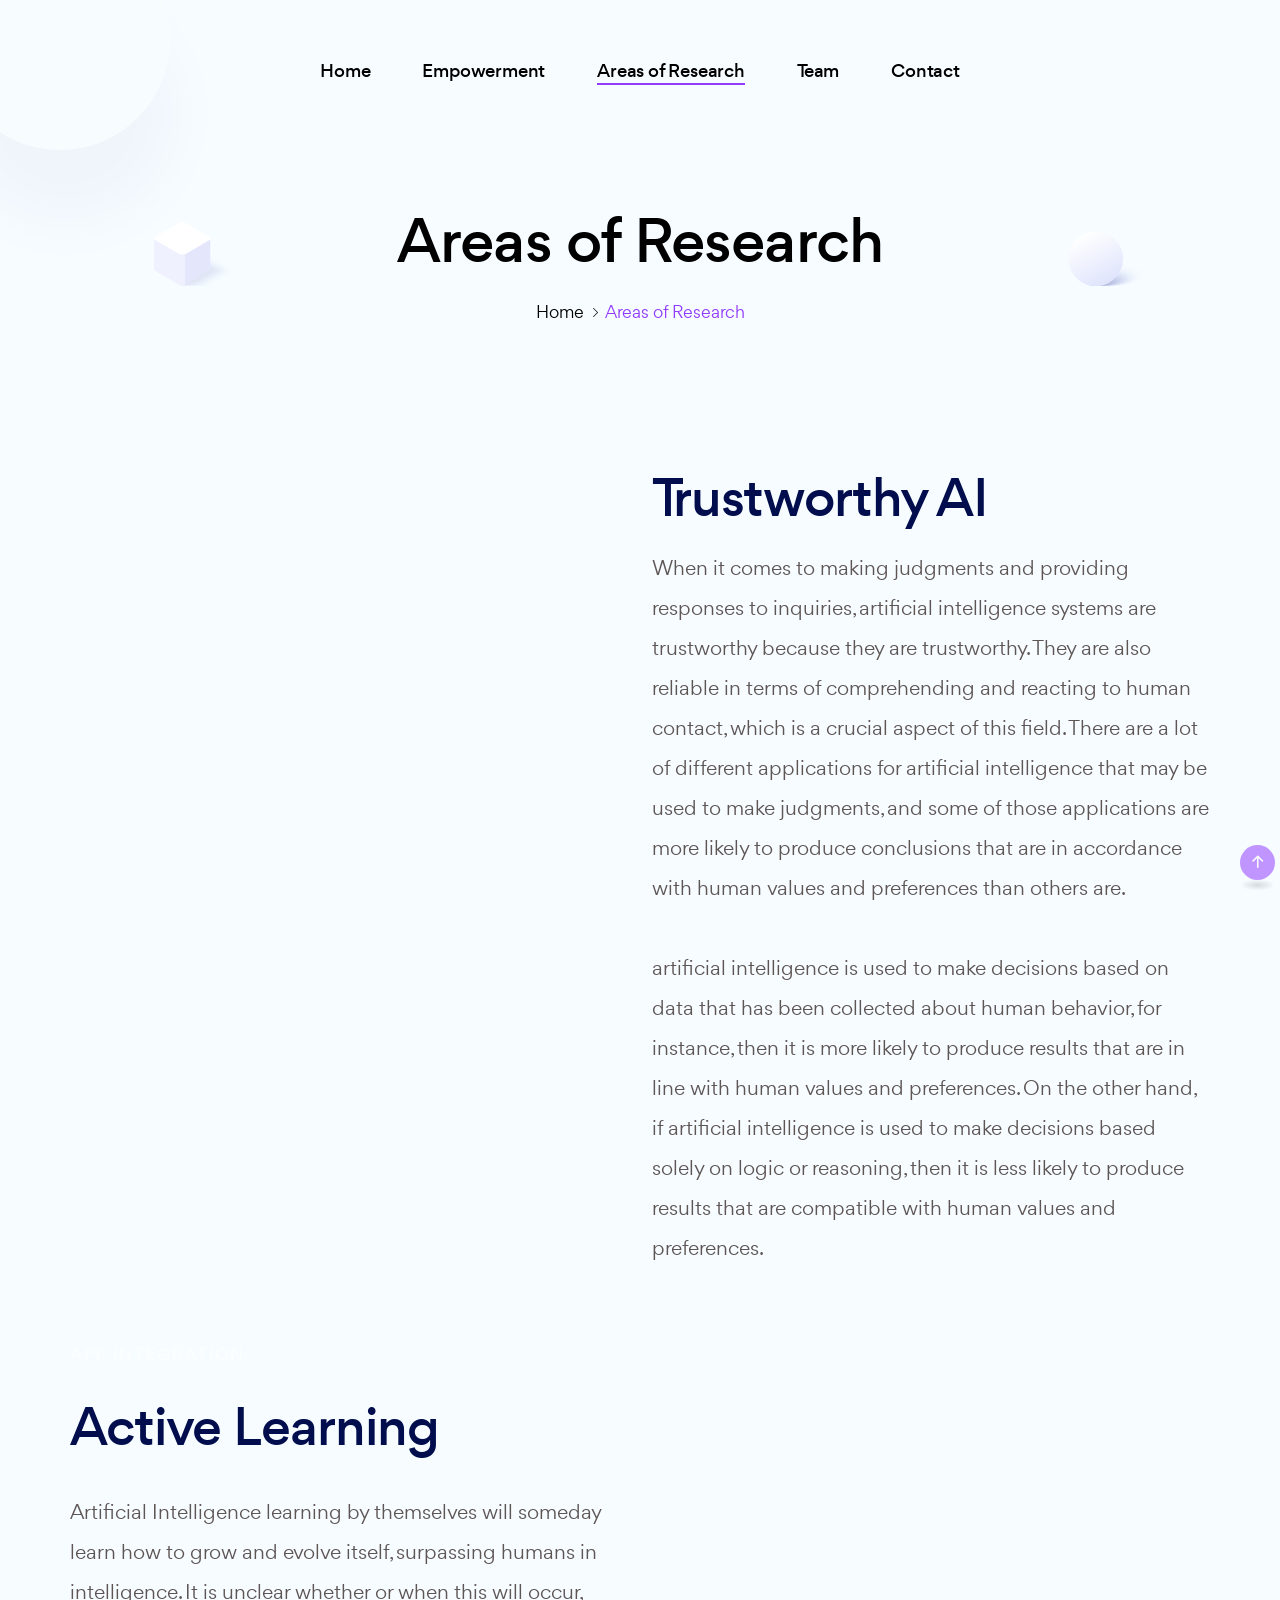
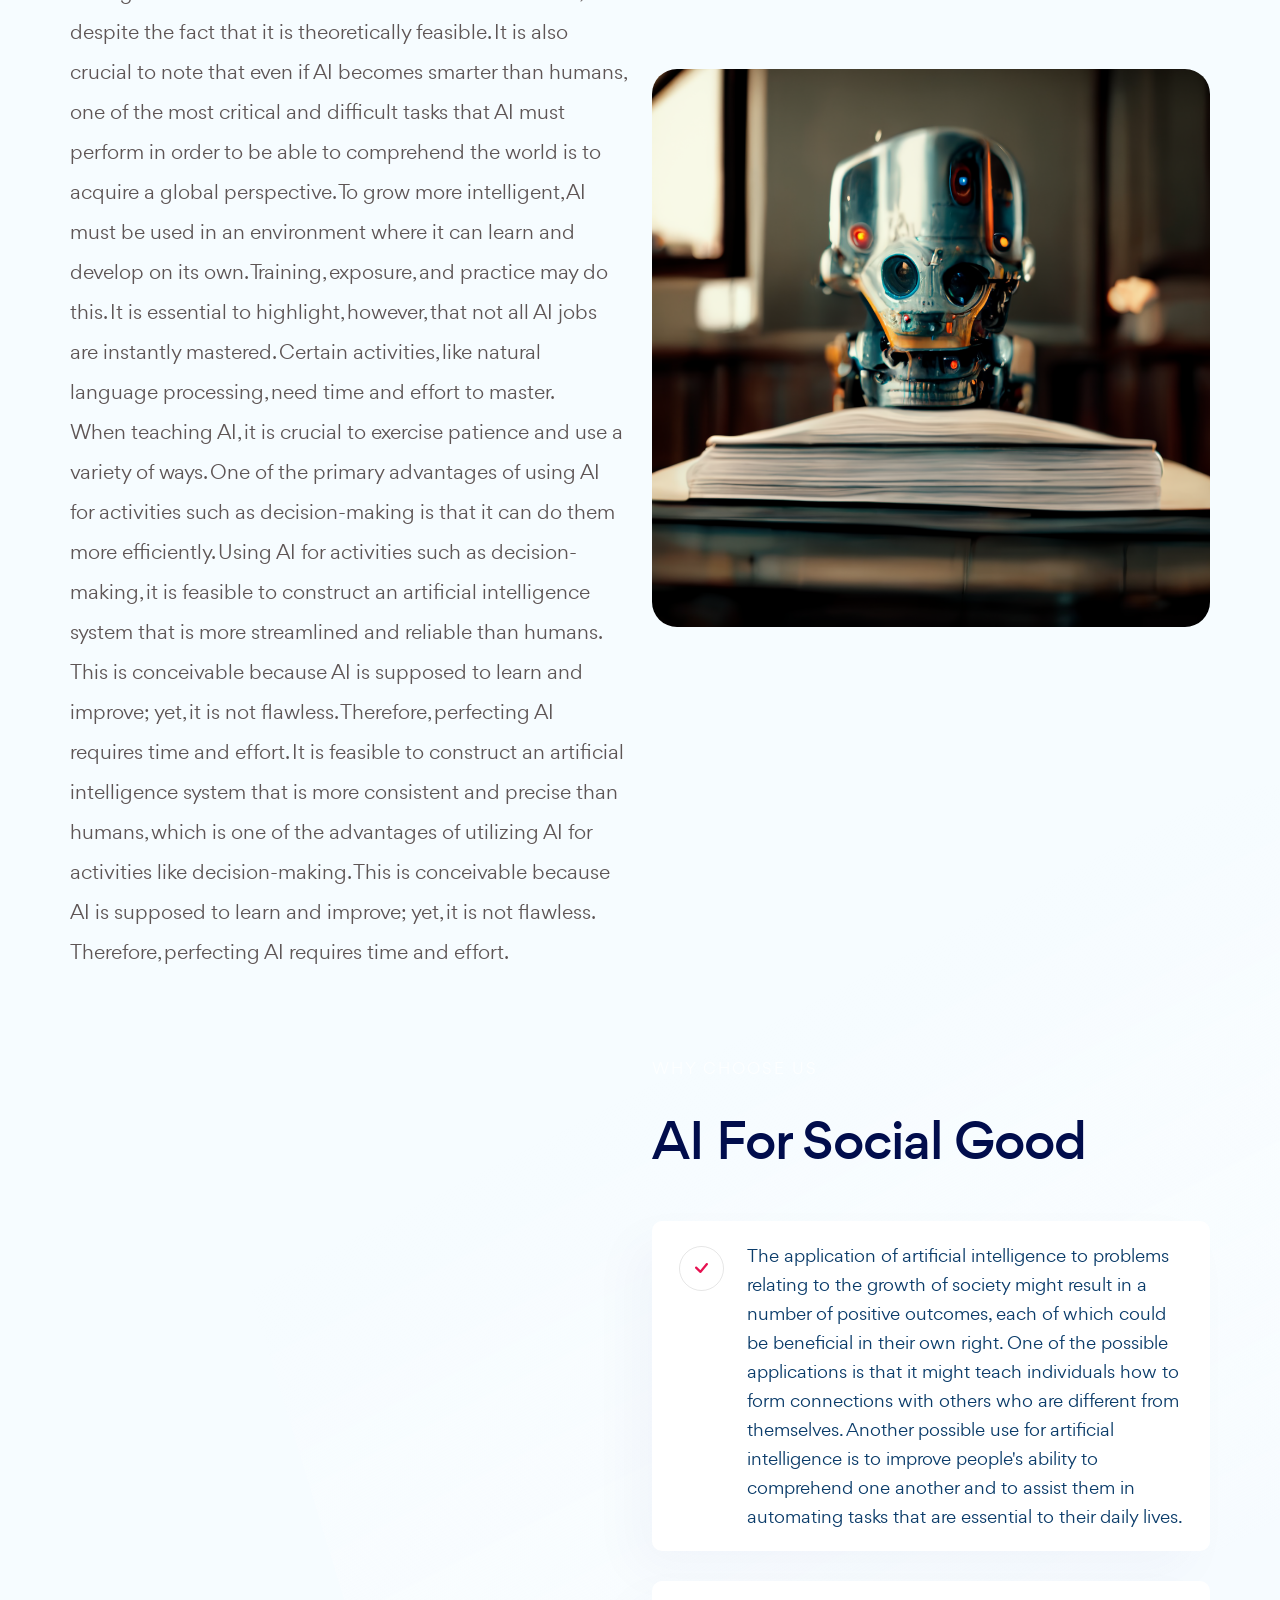
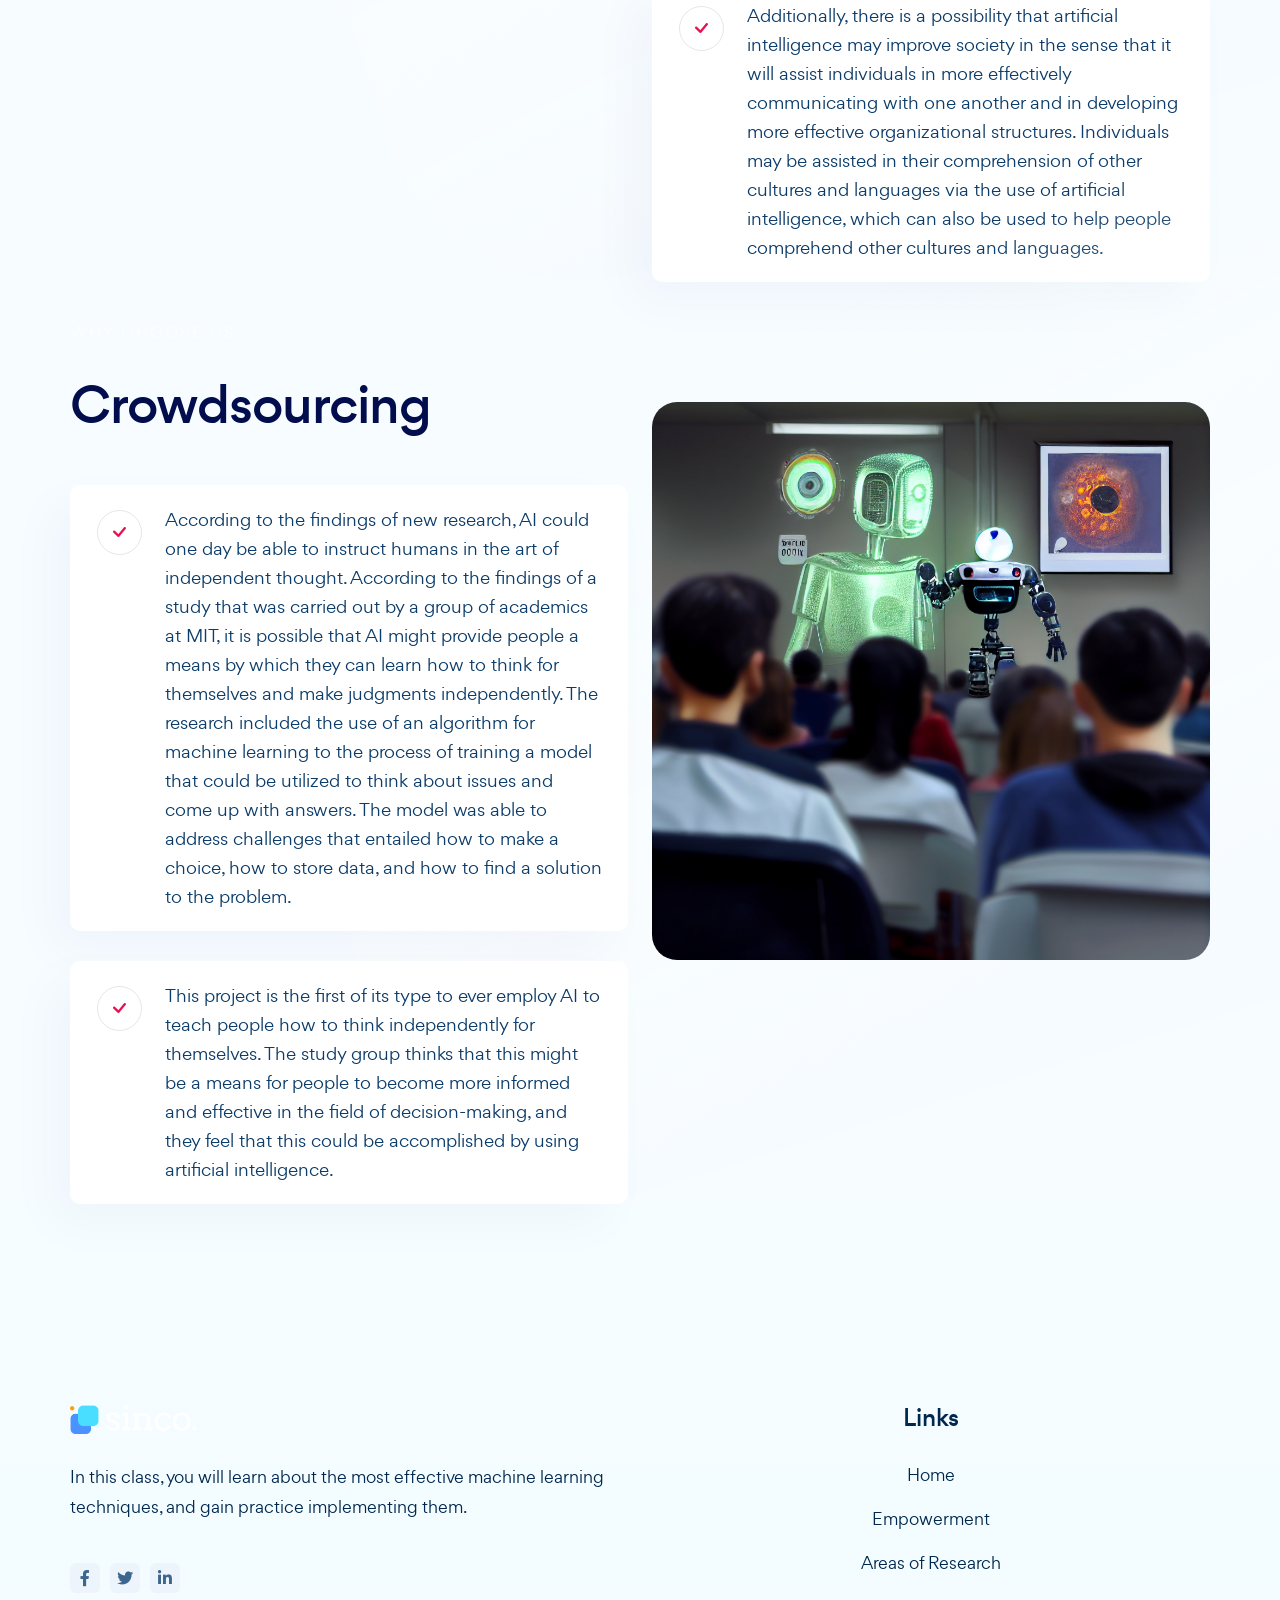
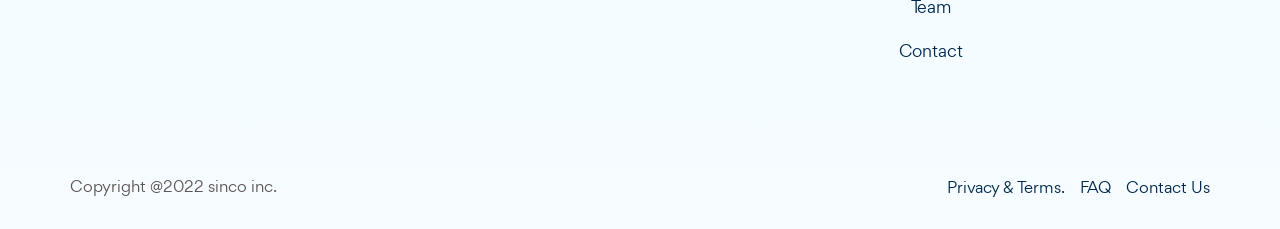
==== commit fedeb345: "init" ====
--- a/index-Areas_of_research.html
+++ b/index-Areas_of_research.html
@@ -515,7 +515,7 @@
 						</div>
 						<div class="col-lg-6 order-lg-first text-center text-lg-start" data-aos="fade-right">
 							<div class="illustration-holder d-inline-block ms-xxl-5 mt-40 lg-mt-10">
-								<img style="border-radius: 25px; margin-top: 100px;" src="images/assets/social_good.png" alt="" class="transform-img-meta">
+								<img style="border-radius: 25px; margin-top: 110px;" src="images/assets/social_good.png" alt="" class="transform-img-meta">
 								<!-- <img src="images/assets/ils_08_1.svg" alt="" class="shapes shape-one"> -->
 								<div id="Areas_research_22"></div>
 							</div>
@@ -880,12 +880,12 @@
 			<div class="footer-style-four space-fix-one theme-basic-footer">
 				<div class="container">
 					<div class="inner-wrapper">
-						<div class="subscribe-area">
+						<!-- <div class="subscribe-area">
 							<div class="row align-items-center">
 								<div class="col-md-6">
 									<div class="title-style-four sm-pb-20">
 										<h4 class="main-title">Join Our <span>Newsletter</span> & Get updated.</h4>
-									</div> <!-- /.title-style-four -->
+									</div> 
 								</div>
 								<div class="col-md-6">
 									<div class="subscribe-form">
@@ -894,12 +894,12 @@
 											<button class="ripple-btn tran3s">Subscribe</button>
 										</form>
 										<p>We only send interesting and relevant emails.</p>
-									</div> <!-- /.subscribe-form -->
+									</div> 
 								</div>
 							</div>
-						</div> <!-- /.subscribe-area -->
+						</div>  -->
 						<div class="row">
-							<div class="col-lg-4 footer-intro mb-40">
+							<div class="col-lg-6 footer-intro mb-40">
 								<div class="logo"><a href="index.html"><img src="images/logo/logo_01.png" alt="" width="130"></a></div>
 								<p>In this class, you will learn about the most effective machine learning techniques, and gain practice implementing them.</p>
 								<ul class="d-flex social-icon style-none">
@@ -908,17 +908,17 @@
 									<li><a href="#"><i class="fab fa-linkedin-in"></i></a></li>
 								</ul>
 							</div>
-							<div class="col-lg-2 col-sm-4 ms-auto mb-30">
+							<div style= "text-align: center;" class="col-lg-6 col-sm-6 ms-auto mb-30 ">
 								<h5 class="footer-title">Links</h5>
 								<ul class="footer-nav-link style-none">
-									<li><a href="index.html">Home</a></li>
-									<li><a href="pricing.html">Pricing</a></li>
-									<li><a href="about-us2.html">About us</a></li>
-									<li><a href="service-V1.html">Service</a></li>
-									<li><a href="blog-V1.html">Blog</a></li>
+									<li><a href="index-main.html">Home</a></li>
+									<li><a href="index.empowerment.html">Empowerment</a></li>
+									<li><a href="index-Areas_of_research.html">Areas of Research</a></li>
+									<li><a href="index-team.html">Team</a></li>
+									<li><a href="contact-us.html">Contact</a></li>
 								</ul>
 							</div>
-							<div class="col-lg-3 col-sm-4 mb-30">
+							<!-- <div class="col-lg-3 col-sm-4 mb-30">
 								<h5 class="footer-title">Services</h5>
 								<ul class="footer-nav-link style-none">
 									<li><a href="service-details-V1.html">Artificial Intelligence</a></li>
@@ -936,7 +936,7 @@
 									<li><a href="faq.html">Privacy policy</a></li>
 									<li><a href="faq.html">Cookie policy</a></li>
 								</ul>
-							</div>
+							</div> -->
 						</div>
 
 						<div class="bottom-footer">
--- a/css/white.css
+++ b/css/white.css
@@ -154,7 +154,7 @@
   color:#010d4c !important ;
 }
 .mt-170 {
-  margin-top: 0px;
+  margin-top: 25px;
 }
 .mt-190 {
   margin-top: 40px;
--- a/css/team.css
+++ b/css/team.css
@@ -4,9 +4,7 @@
   .mt-50 {
     margin-top: 0px !important;
   }
-  .mt-110 {
-    margin-top: 0px !important;
-  }
+  
   .team-block-one {
     background: white;
     box-shadow: 0px 35px 70px rgba(0, 21, 133, 0.04);
@@ -103,5 +101,5 @@
   }
   .w-100 {
     width: 100% !important;
-    height: 304px !important;
+    height: 400px !important;
   }
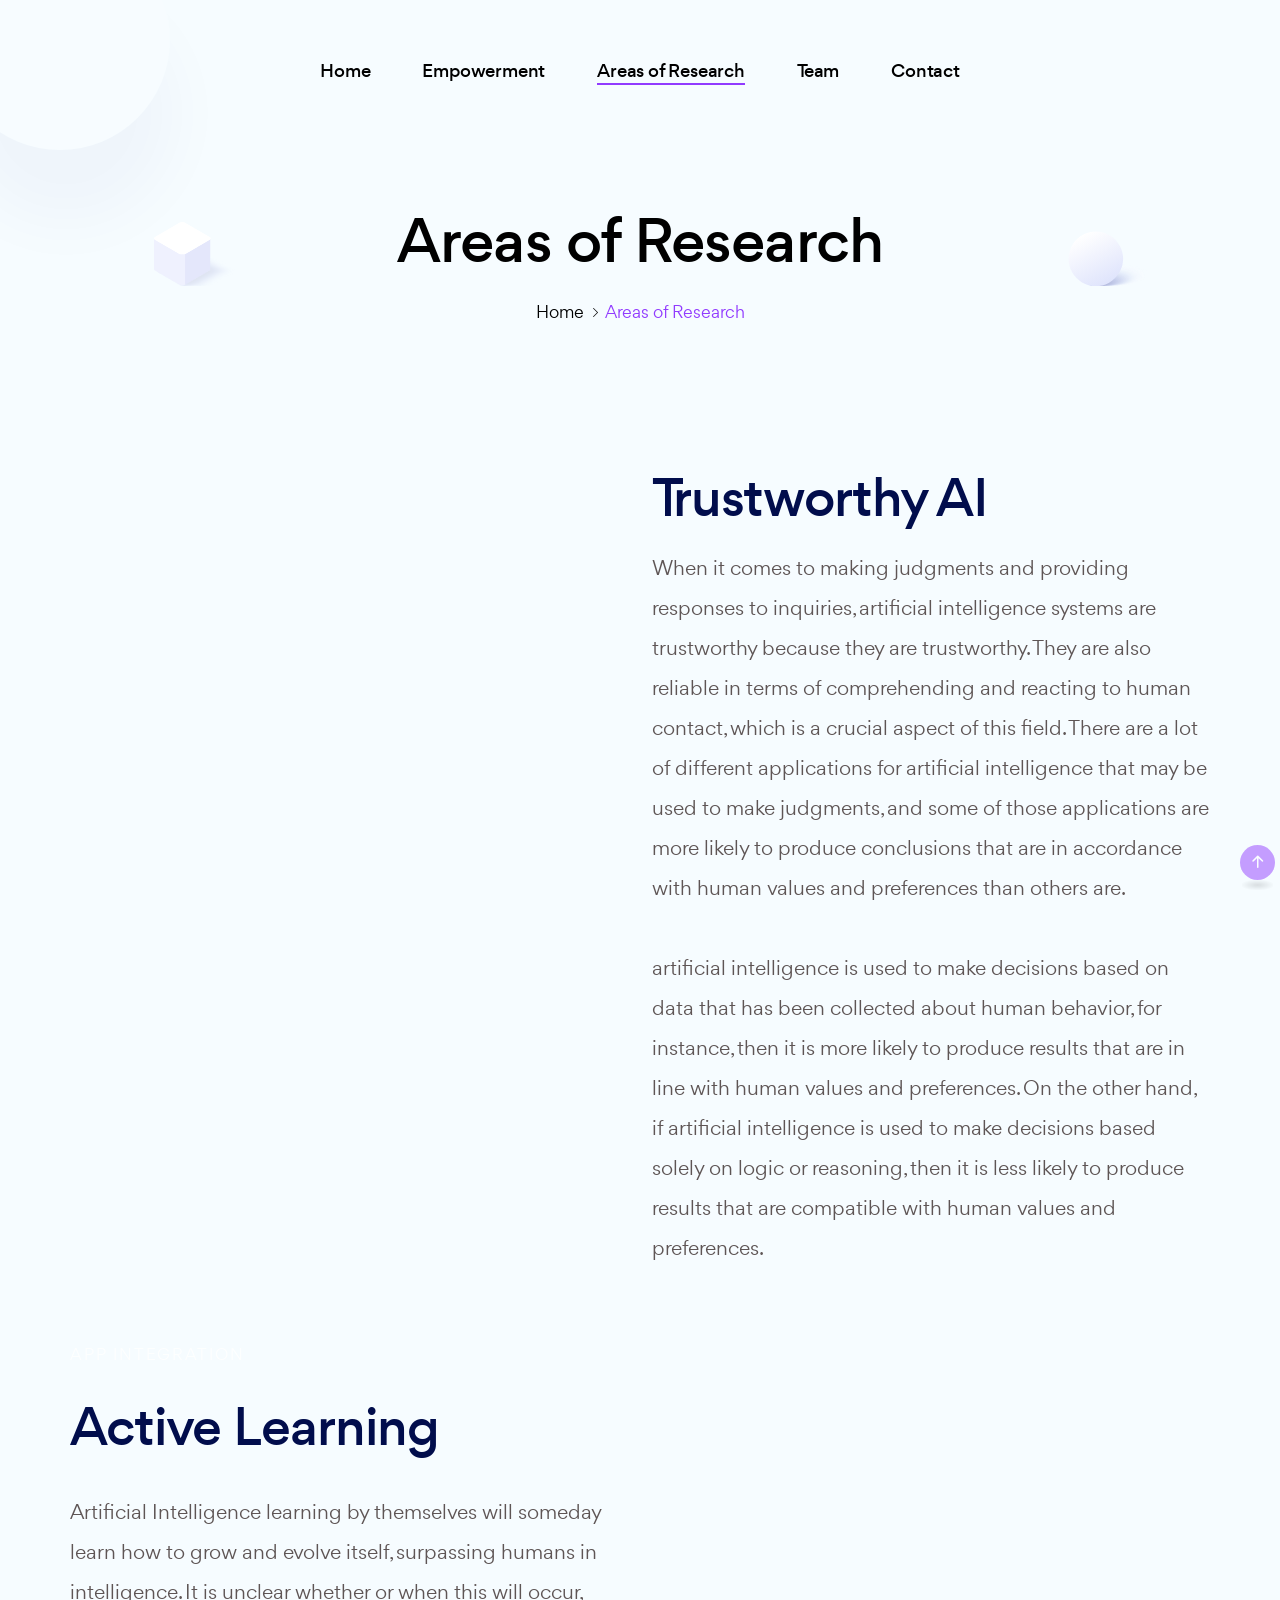
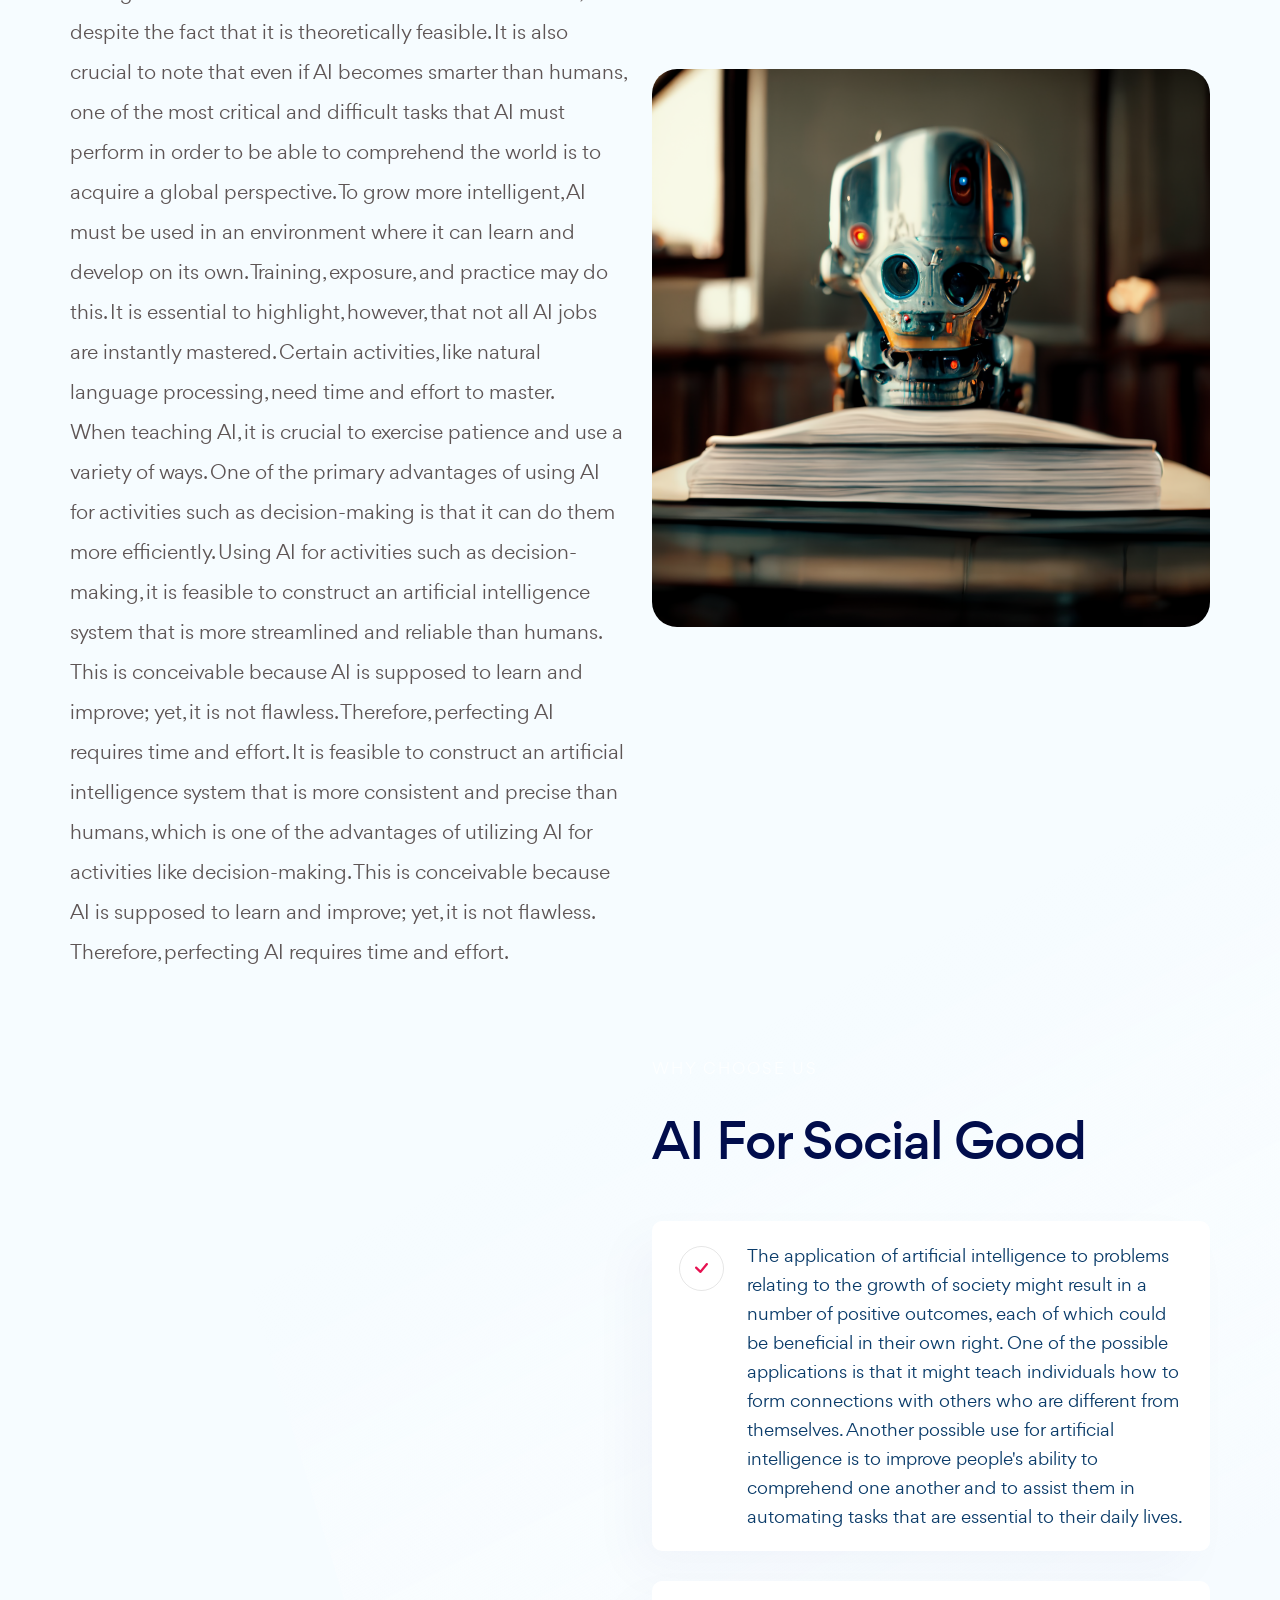
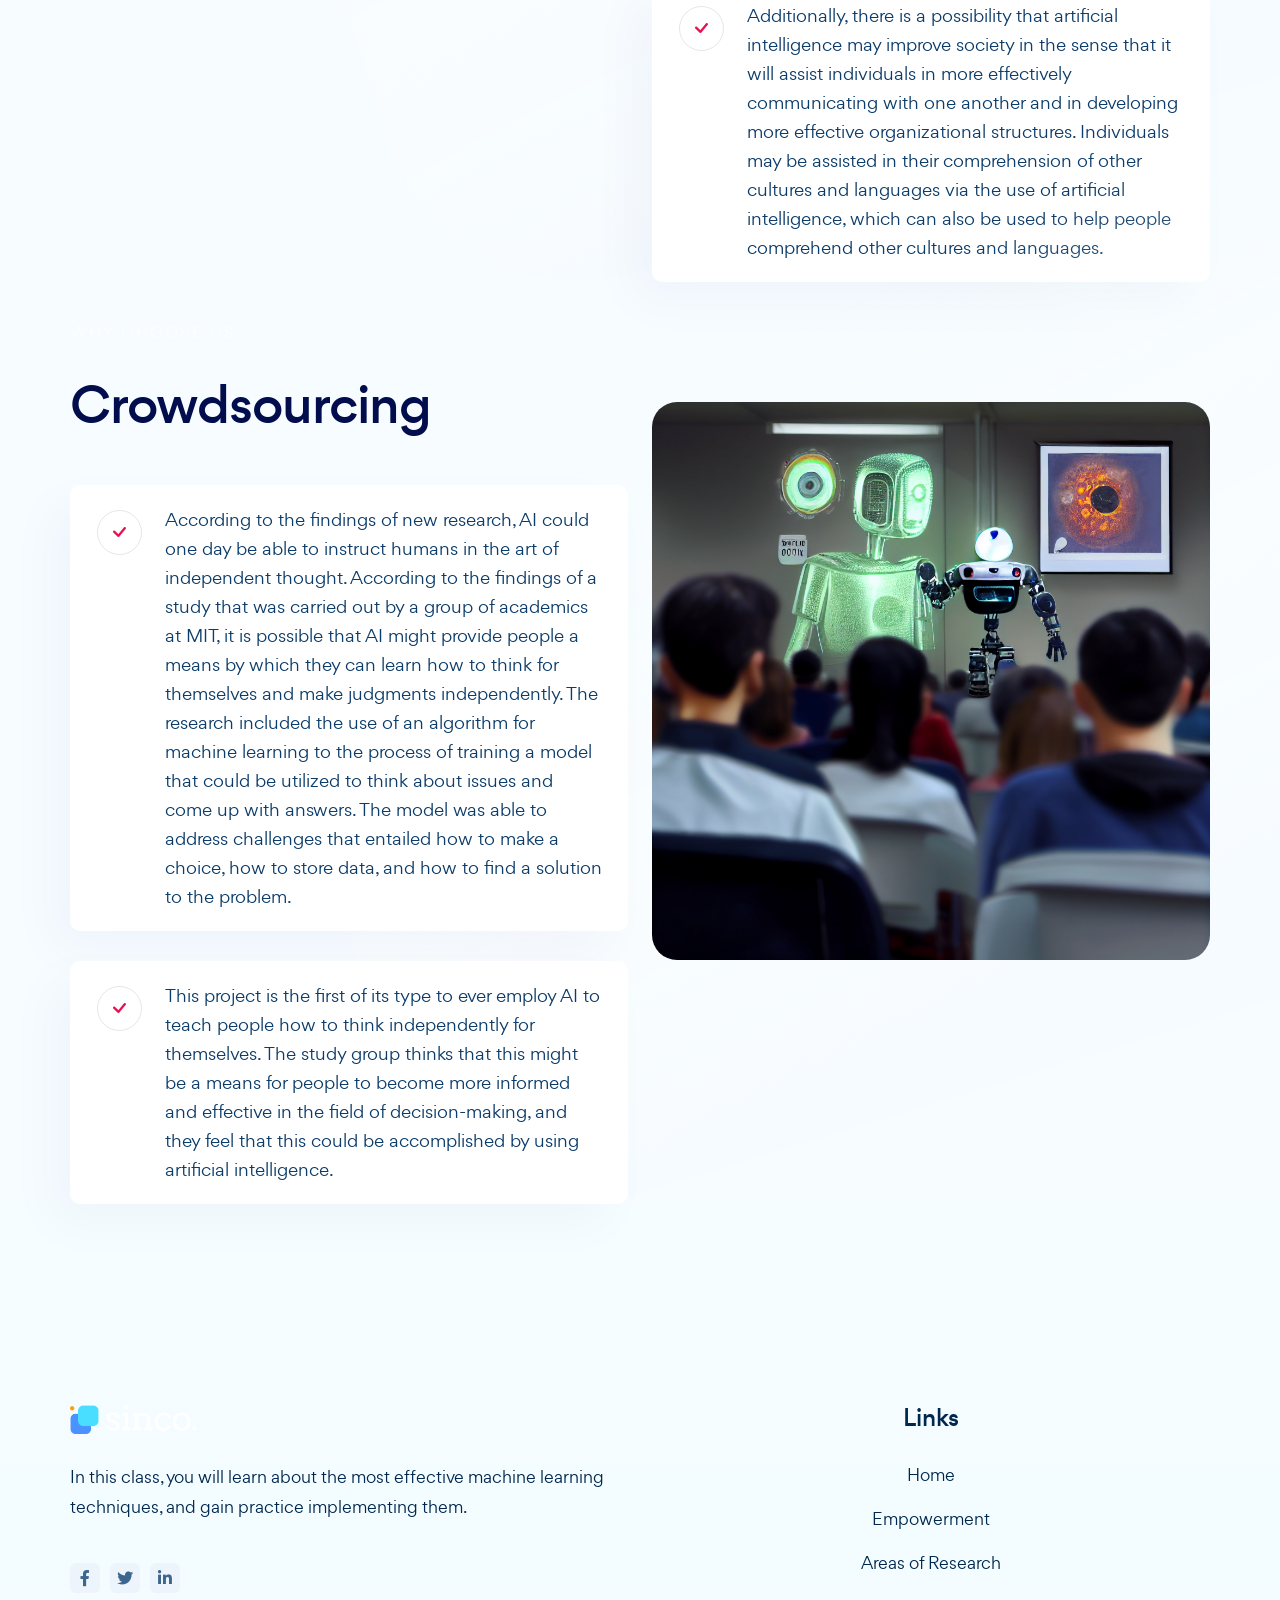
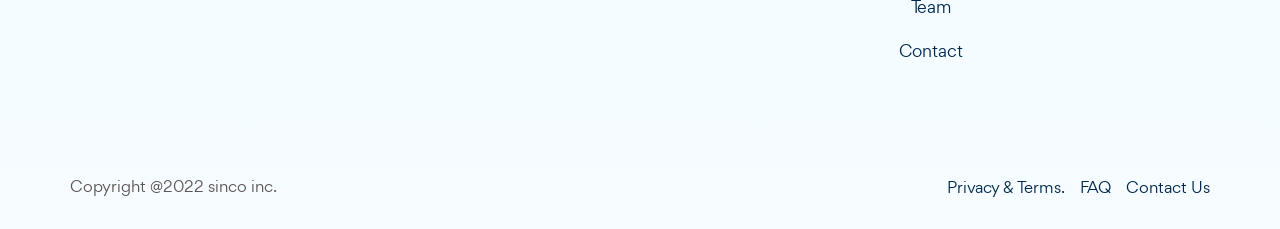
==== commit 041892e8: "init" ====
--- a/index-Areas_of_research.html
+++ b/index-Areas_of_research.html
@@ -306,7 +306,7 @@
 
 						<div class="col-lg-6 order-lg-first text-center text-lg-start" data-aos="fade-right">
 							<div class="illustration-holder d-inline-block ms-xxl-5 mt-40 lg-mt-10">
-								<img style="border-radius: 25px; margin-top: 72px;" src="images/assets/trustworthy.png" alt="" class="transform-img-meta">
+								<img style="border-radius: 25px; margin-top: 80px;" src="images/assets/trustworthy.png" alt="" class="transform-img-meta">
 								<!-- <img src="images/assets/ils_08_1.svg" alt="" class="shapes shape-one"> -->
 								<div id="Areas_research_22"></div>
 							</div>
--- a/css/white.css
+++ b/css/white.css
@@ -307,4 +307,7 @@
 }
 .ms-auto {
   margin-left:0!important;
+}
+.w-101{
+  height: 300px;
 }
